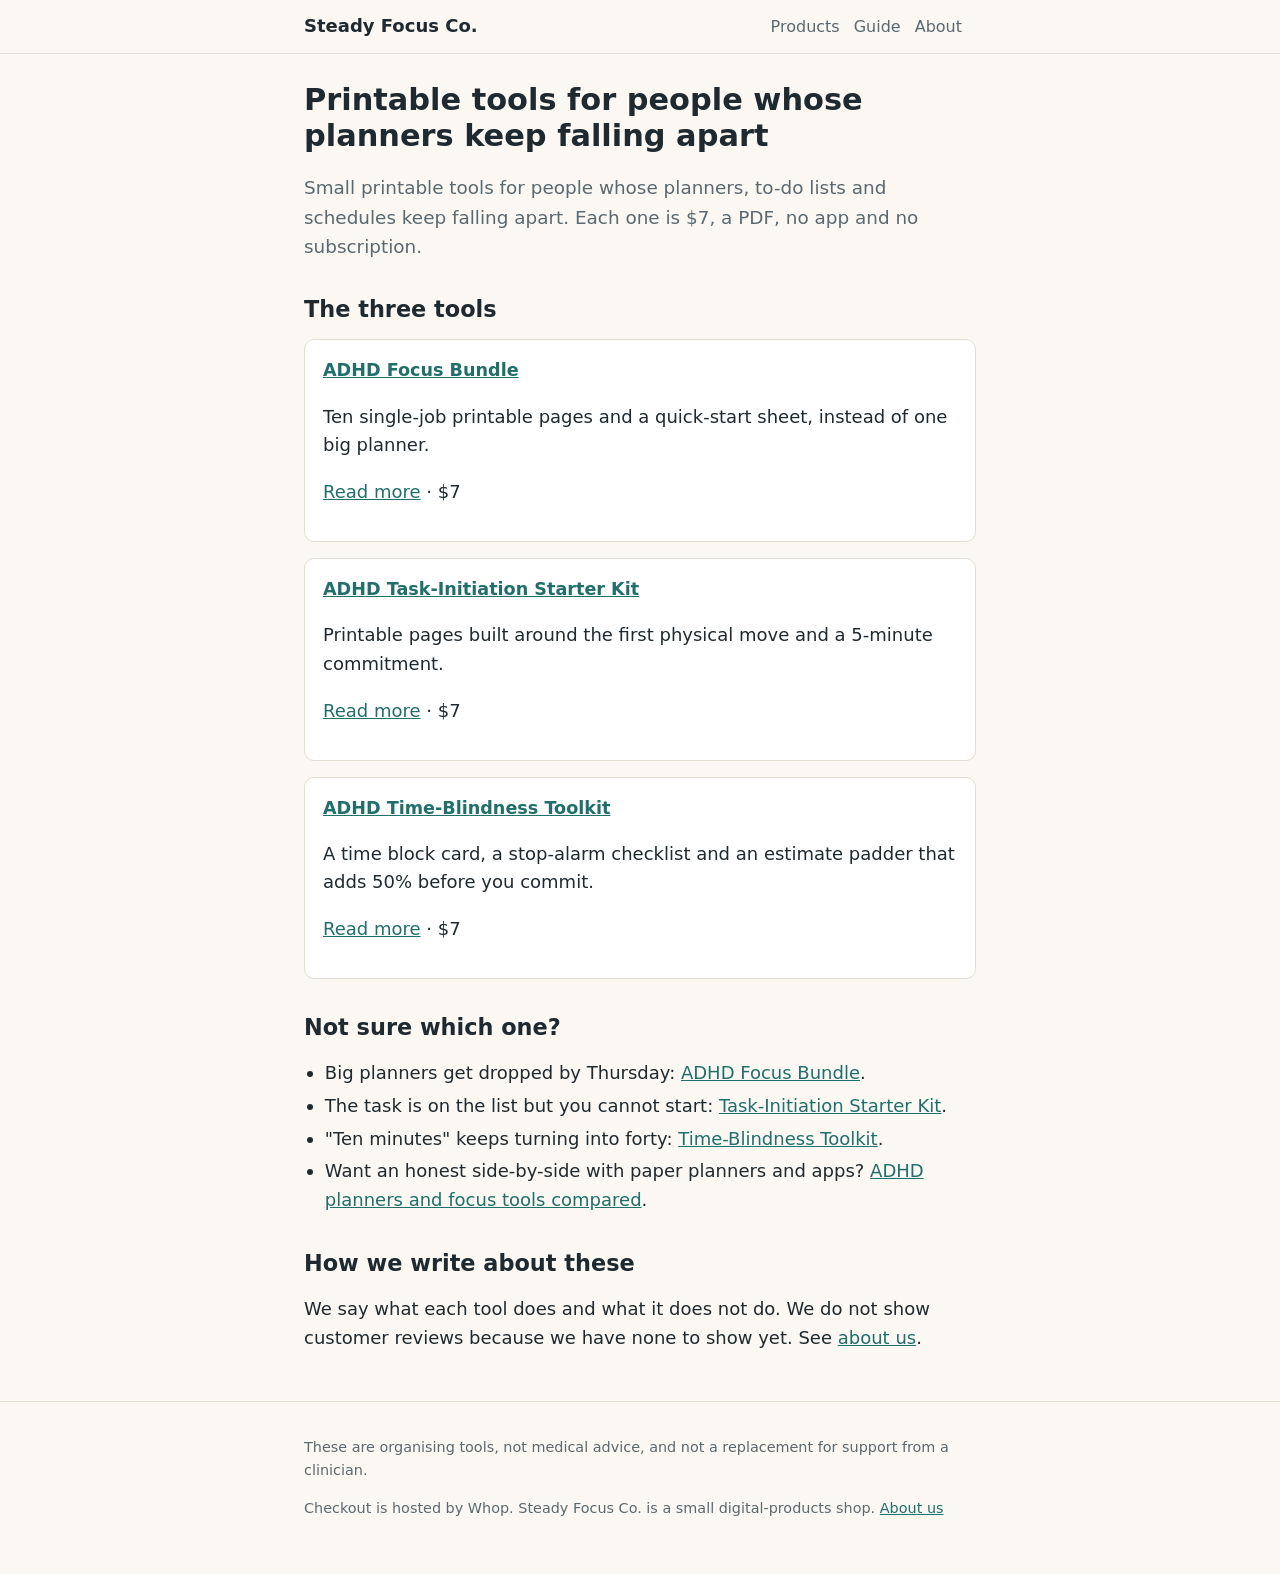
==== index.html @ d4218e85 "Steady Focus Co. site" ====
<!doctype html>
<html lang="en">
<head>
<meta charset="utf-8">
<meta name="viewport" content="width=device-width,initial-scale=1">
<title>Steady Focus Co.: Simple Printable ADHD Planner Tools, $7 Each</title>
<meta name="description" content="Three small printable tools for ADHD planning trouble: simple planner pages, first-step worksheets and time-blindness printables. $7 each, instant PDF.">
<link rel="canonical" href="https://thassett618.github.io/steady-focus/">
<meta property="og:title" content="Steady Focus Co.: Simple Printable ADHD Planner Tools, $7 Each">
<meta property="og:description" content="Three small printable tools for ADHD planning trouble: simple planner pages, first-step worksheets and time-blindness printables. $7 each, instant PDF.">
<meta property="og:type" content="website">
<meta property="og:url" content="https://thassett618.github.io/steady-focus/">
<link rel="stylesheet" href="style.css">
<script type="application/ld+json">[{"@context": "https://schema.org", "@type": "Organization", "name": "Steady Focus Co.", "url": "https://thassett618.github.io/steady-focus/"}, {"@context": "https://schema.org", "@type": "WebSite", "name": "Steady Focus Co.", "url": "https://thassett618.github.io/steady-focus/"}]</script>
</head>
<body>
<header class="site"><div class="wrap"><a class="brand" href="index.html">Steady Focus Co.</a><nav aria-label="Main"><a href="index.html#products">Products</a><a href="guides/adhd-planner-and-focus-tools-compared.html">Guide</a><a href="about.html">About</a></nav></div></header>
<main class="wrap">

<h1>Printable tools for people whose planners keep falling apart</h1>

<p class="lead">Small printable tools for people whose planners, to-do lists and schedules keep falling apart. Each one is $7, a PDF, no app and no subscription.</p>
<h2 id="products">The three tools</h2>
<div class="card"><h3><a href="products/adhd-focus-bundle.html">ADHD Focus Bundle</a></h3><p>Ten single-job printable pages and a quick-start sheet, instead of one big planner.</p><p><a href="products/adhd-focus-bundle.html">Read more</a> &middot; $7</p></div><div class="card"><h3><a href="products/adhd-task-initiation-starter-kit.html">ADHD Task-Initiation Starter Kit</a></h3><p>Printable pages built around the first physical move and a 5-minute commitment.</p><p><a href="products/adhd-task-initiation-starter-kit.html">Read more</a> &middot; $7</p></div><div class="card"><h3><a href="products/adhd-time-blindness-toolkit.html">ADHD Time-Blindness Toolkit</a></h3><p>A time block card, a stop-alarm checklist and an estimate padder that adds 50% before you commit.</p><p><a href="products/adhd-time-blindness-toolkit.html">Read more</a> &middot; $7</p></div>
<h2>Not sure which one?</h2>
<ul>
<li>Big planners get dropped by Thursday: <a href="products/adhd-focus-bundle.html">ADHD Focus Bundle</a>.</li>
<li>The task is on the list but you cannot start: <a href="products/adhd-task-initiation-starter-kit.html">Task-Initiation Starter Kit</a>.</li>
<li>"Ten minutes" keeps turning into forty: <a href="products/adhd-time-blindness-toolkit.html">Time-Blindness Toolkit</a>.</li>
<li>Want an honest side-by-side with paper planners and apps? <a href="guides/adhd-planner-and-focus-tools-compared.html">ADHD planners and focus tools compared</a>.</li>
</ul>
<h2>How we write about these</h2>
<p>We say what each tool does and what it does not do. We do not show customer reviews because we have none to show yet. See <a href="about.html">about us</a>.</p>

</main>
<footer class="site"><div class="wrap"><p>These are organising tools, not medical advice, and not a replacement for support from a clinician.</p><p>Checkout is hosted by Whop. Steady Focus Co. is a small digital-products shop. <a href="about.html">About us</a></p></div></footer>
</body>
</html>
---- style.css ----
:root{--bg:#fbf8f3;--fg:#1f2a30;--muted:#5a6870;--accent:#1f6f6b;--accent-fg:#fff;--card:#fff;--line:#e4ddd2}
@media (prefers-color-scheme:dark){:root{--bg:#171c1f;--fg:#ecece8;--muted:#a3b0b6;--accent:#5fc2bb;--accent-fg:#0d1517;--card:#1f2629;--line:#323c40}}
*{box-sizing:border-box}
body{margin:0;background:var(--bg);color:var(--fg);font:18px/1.6 system-ui,-apple-system,"Segoe UI",Roboto,sans-serif}
.wrap{max-width:44rem;margin:0 auto;padding:0 16px}
header.site{border-bottom:1px solid var(--line)}
header.site .wrap{display:flex;flex-wrap:wrap;gap:8px 20px;align-items:center;justify-content:space-between;padding-top:12px;padding-bottom:12px}
header.site a.brand{font-weight:700;text-decoration:none;color:var(--fg)}
nav a{margin-right:14px;color:var(--muted);text-decoration:none;font-size:16px}
nav a:hover,nav a[aria-current]{color:var(--accent);text-decoration:underline}
h1{font-size:1.9rem;line-height:1.2;margin:28px 0 12px}
h2{font-size:1.4rem;line-height:1.25;margin:34px 0 10px}
h3{font-size:1.1rem;margin:22px 0 6px}
a{color:var(--accent)}
.lead{font-size:1.15rem;color:var(--muted)}
.btn{display:inline-block;background:var(--accent);color:var(--accent-fg);padding:12px 22px;border-radius:8px;text-decoration:none;font-weight:700;margin:8px 0}
.btn:hover{opacity:.9}
.card{background:var(--card);border:1px solid var(--line);border-radius:10px;padding:16px 18px;margin:16px 0}
.card h3{margin-top:0}
blockquote{margin:16px 0;padding:4px 16px;border-left:4px solid var(--accent);color:var(--muted)}
blockquote cite{display:block;font-size:.85rem}
table{width:100%;border-collapse:collapse;font-size:.95rem;display:block;overflow-x:auto}
th,td{border:1px solid var(--line);padding:8px 10px;text-align:left;vertical-align:top}
th{background:var(--card)}
.note{font-size:.9rem;color:var(--muted)}
.crumbs{font-size:.9rem;color:var(--muted);margin-top:14px}
footer.site{border-top:1px solid var(--line);margin-top:48px;padding:20px 0 40px;font-size:.9rem;color:var(--muted)}
ul,ol{padding-left:1.3rem}
li{margin:4px 0}
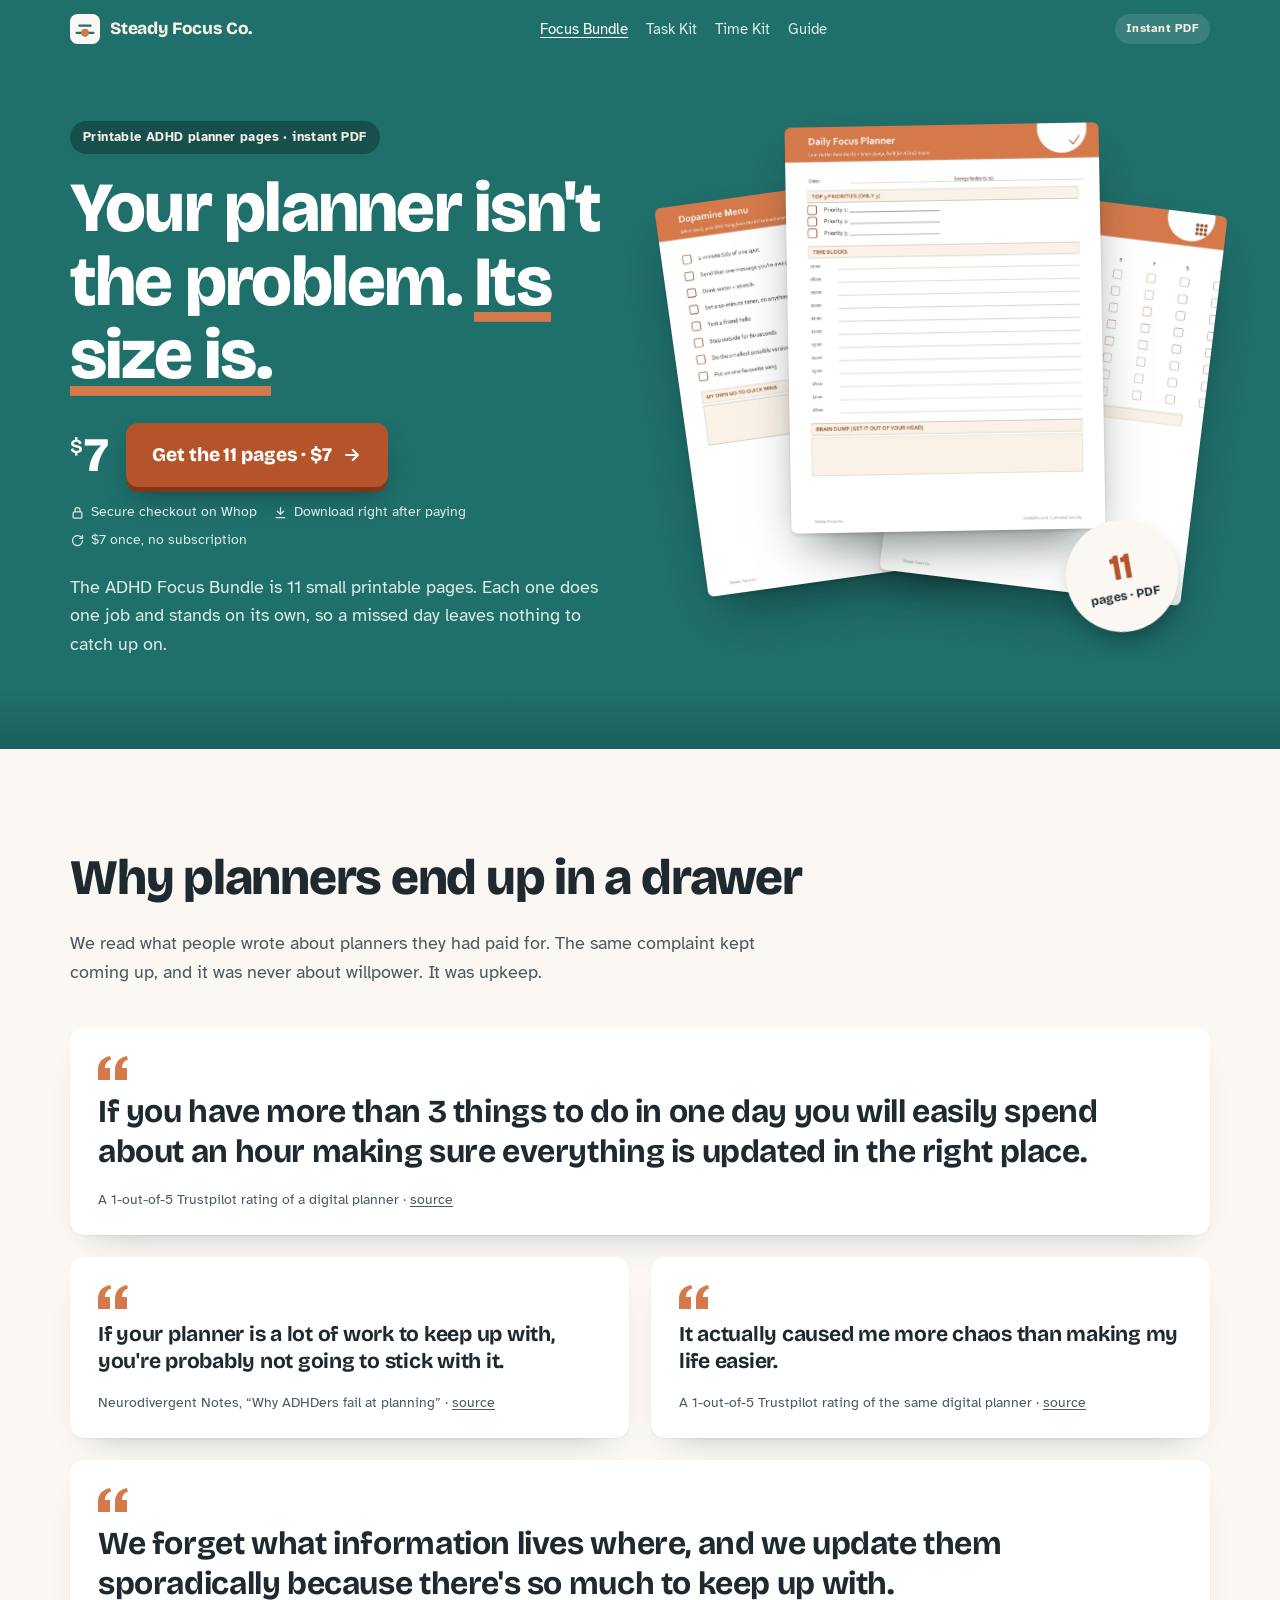
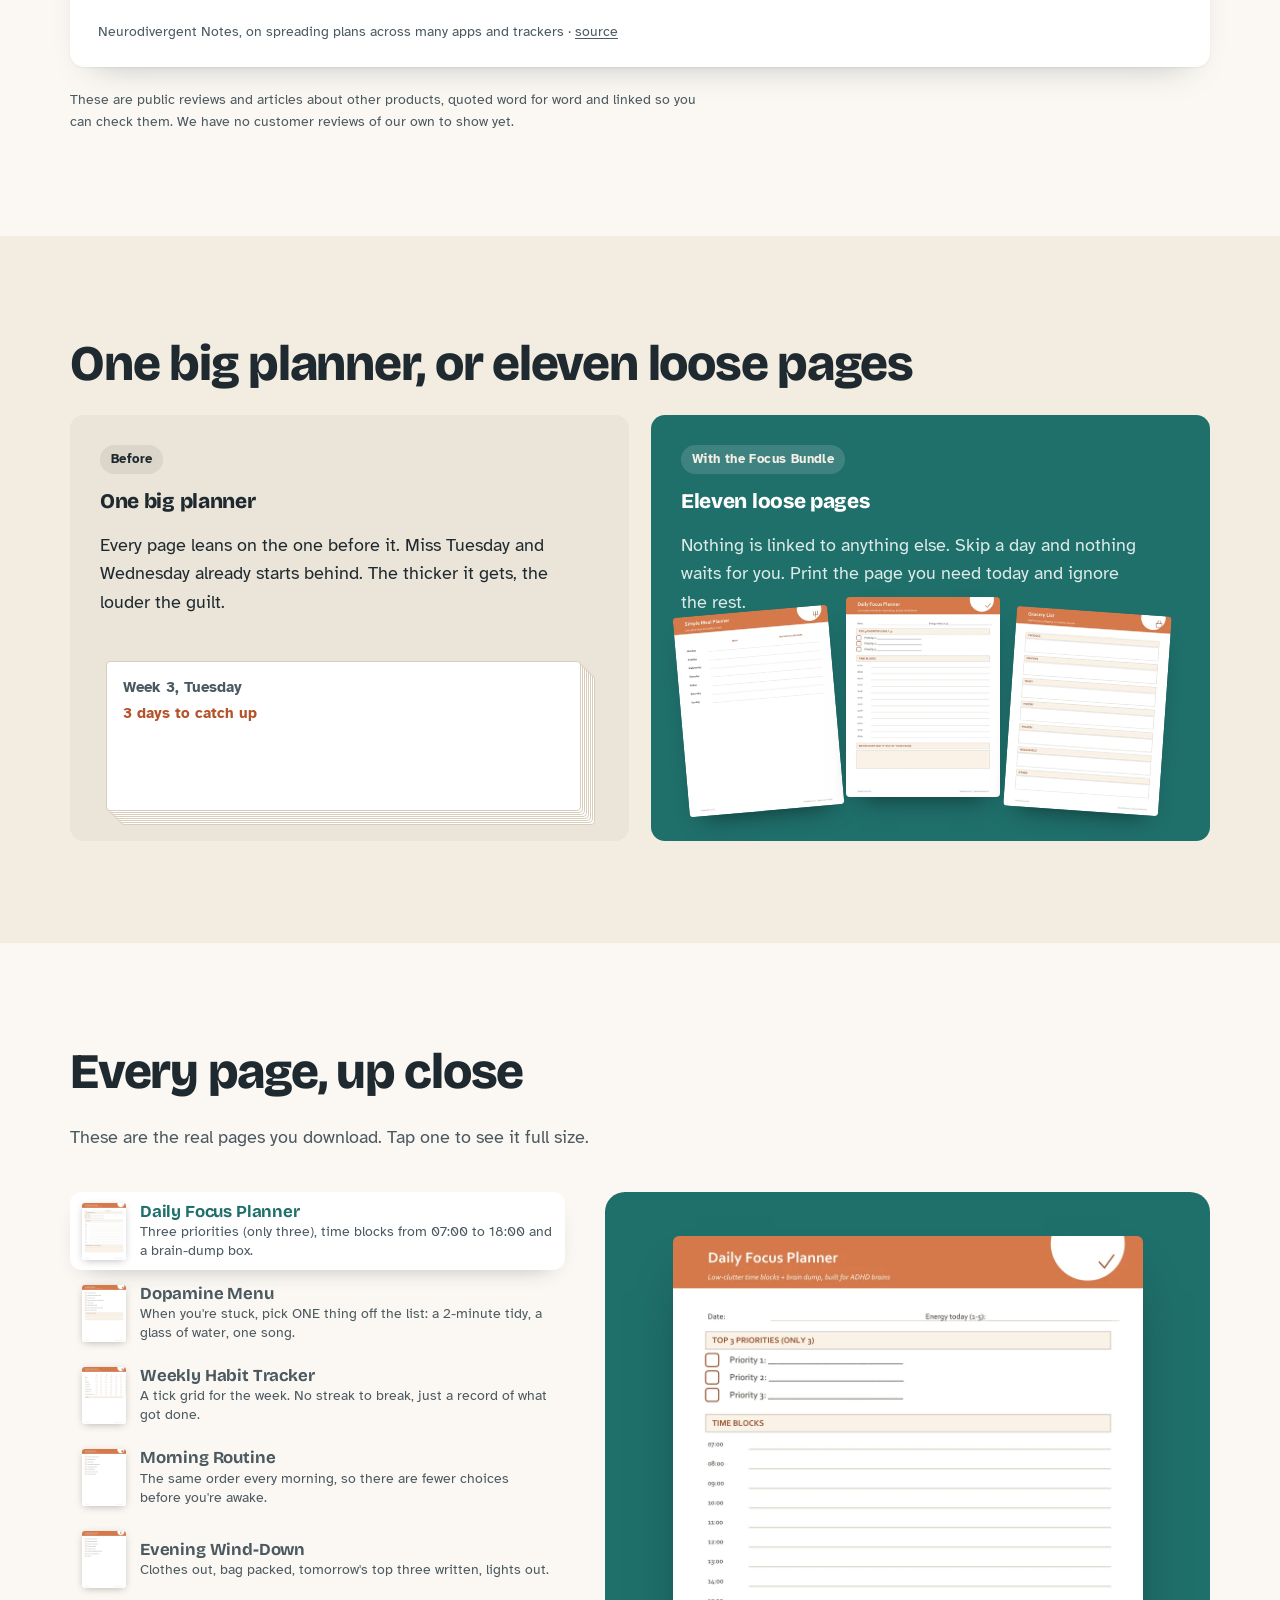
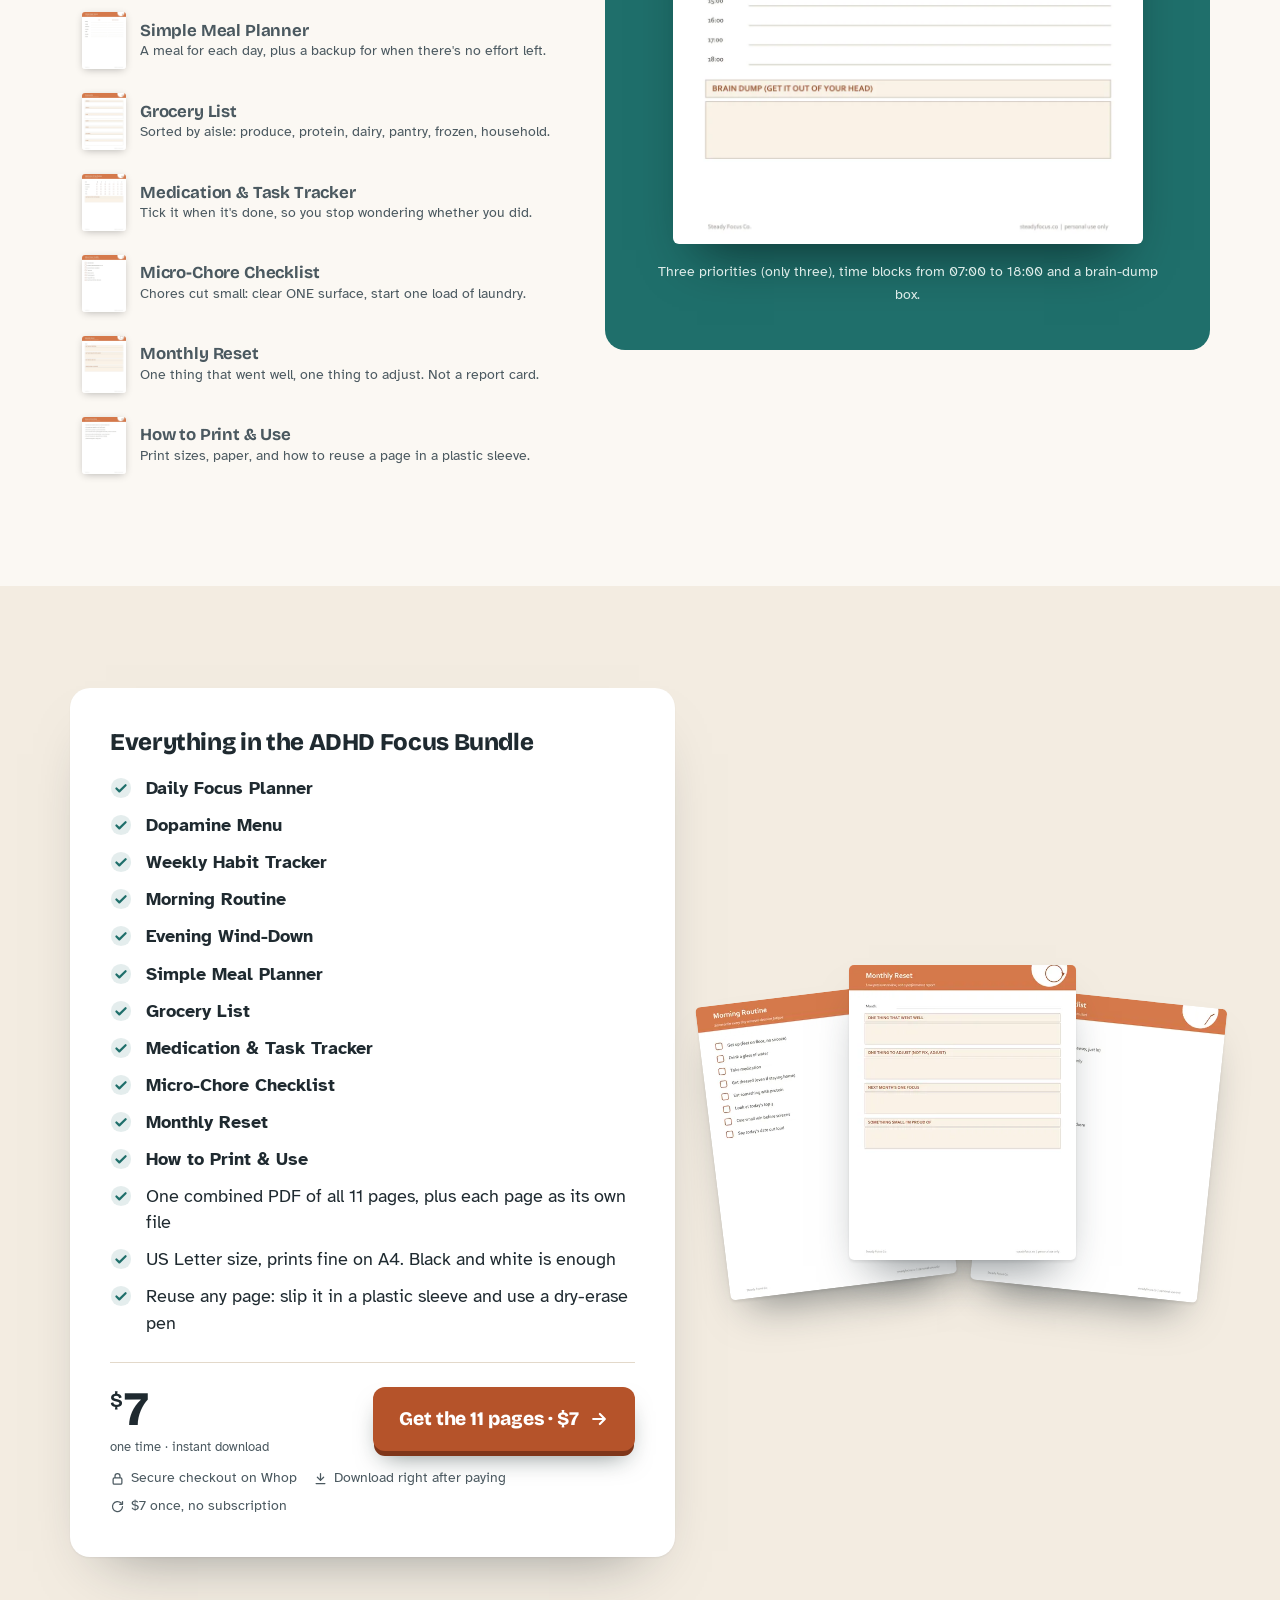
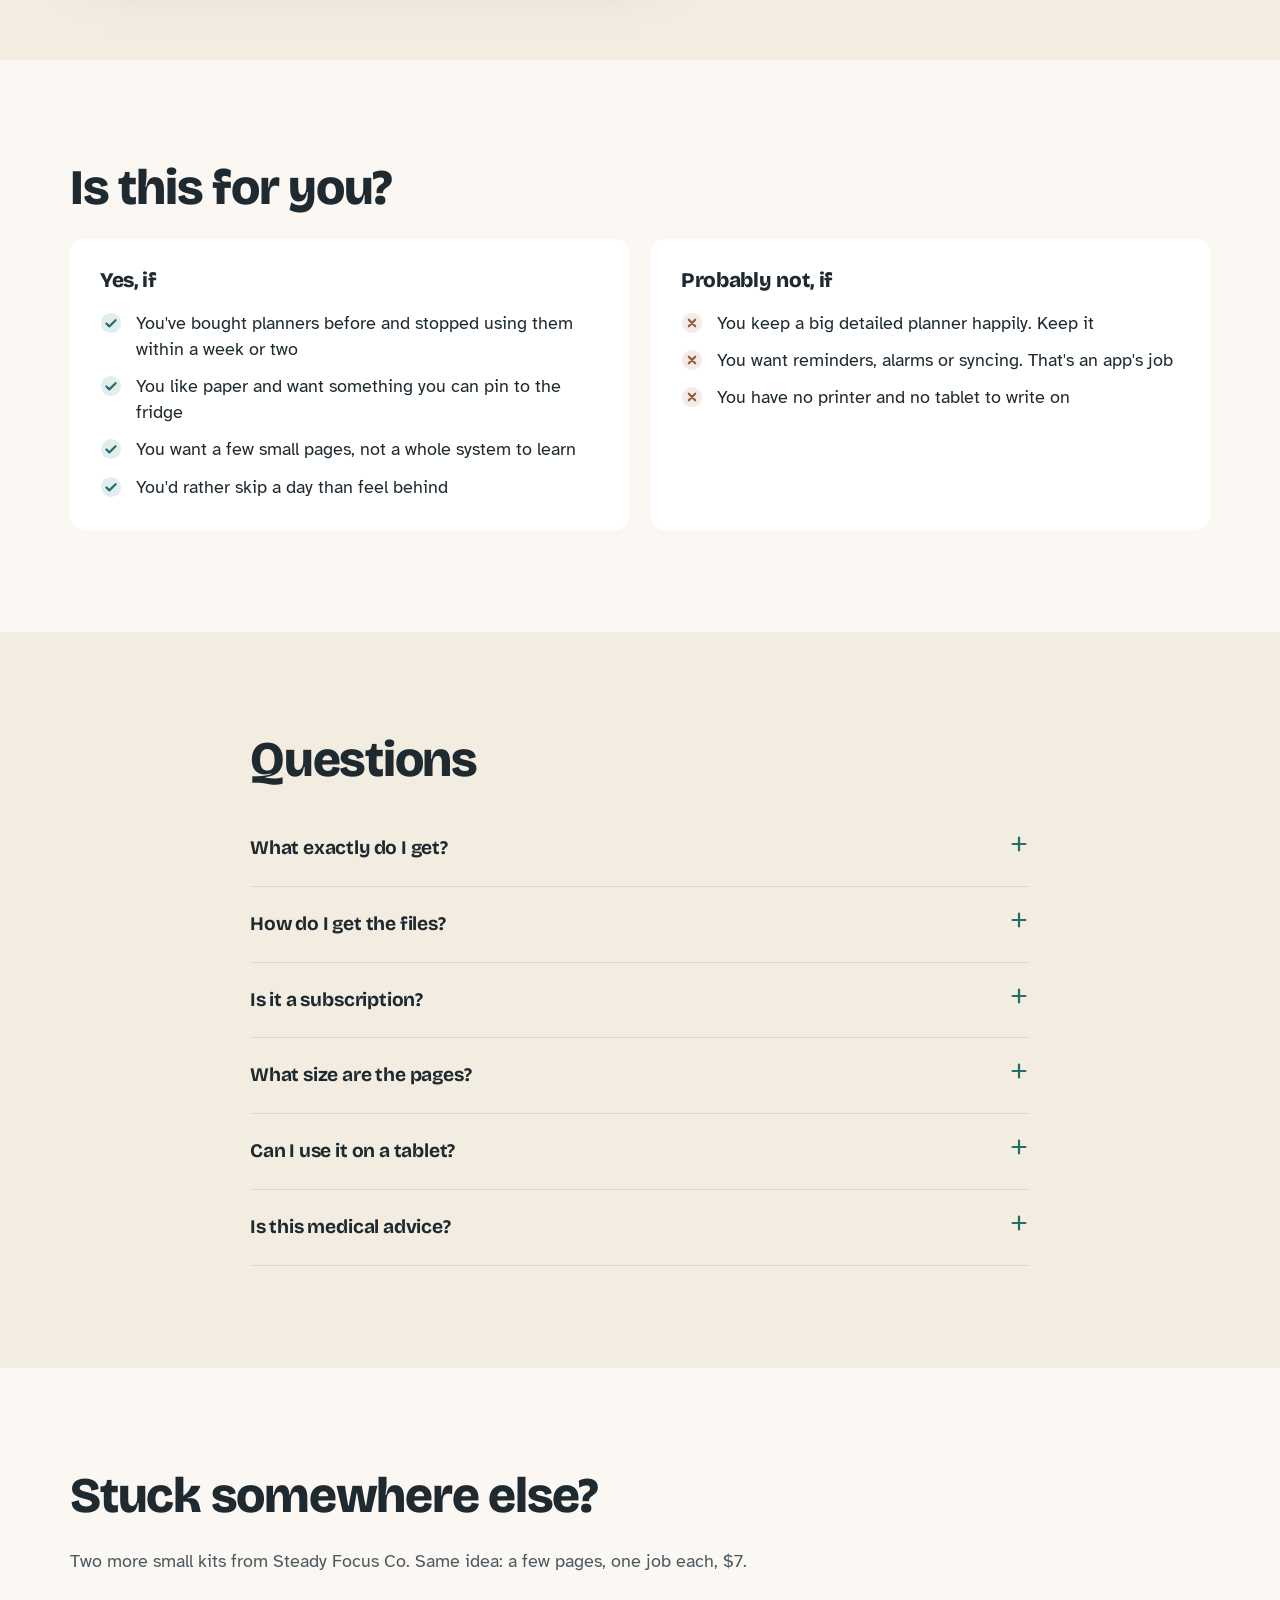
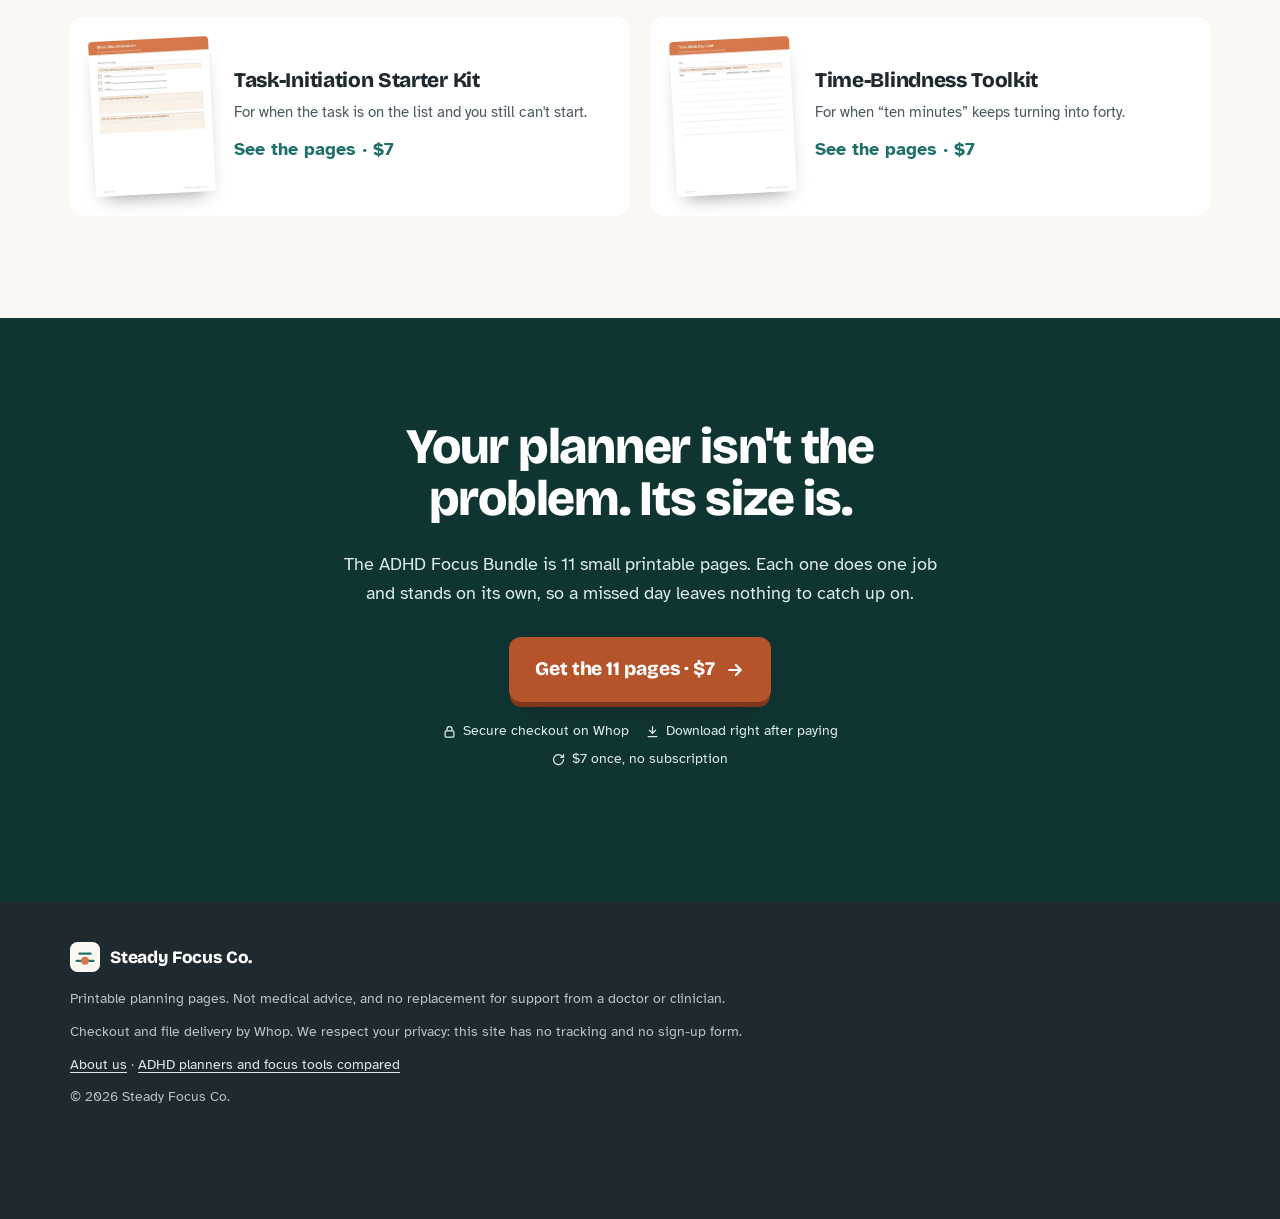
==== commit 81329134: "Rebuild Steady Focus Co. as SOP sales pages Built from the digital-product SOP: NoPopLander template" ====
--- a/index.html
+++ b/index.html
@@ -3,36 +3,137 @@
 <head>
 <meta charset="utf-8">
 <meta name="viewport" content="width=device-width,initial-scale=1">
-<title>Steady Focus Co.: Simple Printable ADHD Planner Tools, $7 Each</title>
-<meta name="description" content="Three small printable tools for ADHD planning trouble: simple planner pages, first-step worksheets and time-blindness printables. $7 each, instant PDF.">
+<title>ADHD Focus Bundle: 11 One-Job Printable Planner Pages, $7</title>
+<meta name="description" content="Your planner isn&#x27;t the problem. Its size is. 11 printable ADHD planner pages that each do one job. Miss a day and nothing piles up. $7, instant PDF.">
 <link rel="canonical" href="https://thassett618.github.io/steady-focus/">
-<meta property="og:title" content="Steady Focus Co.: Simple Printable ADHD Planner Tools, $7 Each">
-<meta property="og:description" content="Three small printable tools for ADHD planning trouble: simple planner pages, first-step worksheets and time-blindness printables. $7 each, instant PDF.">
-<meta property="og:type" content="website">
+<meta name="theme-color" content="#1f6f6b">
+<meta property="og:site_name" content="Steady Focus Co.">
+<meta property="og:type" content="product">
+<meta property="og:title" content="ADHD Focus Bundle: 11 One-Job Printable Planner Pages, $7">
+<meta property="og:description" content="Your planner isn&#x27;t the problem. Its size is. 11 printable ADHD planner pages that each do one job. Miss a day and nothing piles up. $7, instant PDF.">
 <meta property="og:url" content="https://thassett618.github.io/steady-focus/">
+<meta property="og:image" content="https://thassett618.github.io/steady-focus/img/og-focus-bundle.jpg">
+<meta property="og:image:width" content="1200"><meta property="og:image:height" content="630">
+<meta name="twitter:card" content="summary_large_image">
+<link rel="icon" href="favicon.svg" type="image/svg+xml">
+<link rel="apple-touch-icon" href="img/apple-touch-icon.png">
+<link rel="preconnect" href="https://fonts.googleapis.com"><link rel="preconnect" href="https://fonts.gstatic.com" crossorigin><link href="https://fonts.googleapis.com/css2?family=Atkinson+Hyperlegible:wght@400;700&family=Bricolage+Grotesque:opsz,wght@12..96,700;12..96,800&display=swap" rel="stylesheet">
 <link rel="stylesheet" href="style.css">
-<script type="application/ld+json">[{"@context": "https://schema.org", "@type": "Organization", "name": "Steady Focus Co.", "url": "https://thassett618.github.io/steady-focus/"}, {"@context": "https://schema.org", "@type": "WebSite", "name": "Steady Focus Co.", "url": "https://thassett618.github.io/steady-focus/"}]</script>
+<script type="application/ld+json">[{"@context": "https://schema.org", "@type": "Organization", "name": "Steady Focus Co.", "url": "https://thassett618.github.io/steady-focus/", "logo": "https://thassett618.github.io/steady-focus/img/apple-touch-icon.png"}, {"@context": "https://schema.org", "@type": "Product", "name": "ADHD Focus Bundle", "description": "Your planner isn't the problem. Its size is. 11 printable ADHD planner pages that each do one job. Miss a day and nothing piles up. $7, instant PDF.", "image": "https://thassett618.github.io/steady-focus/img/og-focus-bundle.jpg", "brand": {"@type": "Brand", "name": "Steady Focus Co."}, "offers": {"@type": "Offer", "price": "7.00", "priceCurrency": "USD", "url": "https://whop.com/checkout/plan_5PKOyKxXjyidI", "availability": "https://schema.org/InStock"}}, {"@context": "https://schema.org", "@type": "FAQPage", "mainEntity": [{"@type": "Question", "name": "What exactly do I get?", "acceptedAnswer": {"@type": "Answer", "text": "11 printable pages: a quick-start sheet and 10 one-job pages. You get them as one combined PDF and as separate files, so you can print the whole set or just one page."}}, {"@type": "Question", "name": "How do I get the files?", "acceptedAnswer": {"@type": "Answer", "text": "Checkout is on Whop. As soon as you've paid, you're taken to your download folder. Nothing is posted to you."}}, {"@type": "Question", "name": "Is it a subscription?", "acceptedAnswer": {"@type": "Answer", "text": "No. It's $7 once. There's no app and no account to set up with us."}}, {"@type": "Question", "name": "What size are the pages?", "acceptedAnswer": {"@type": "Answer", "text": "US Letter (8.5 × 11 in). They print fine on A4 at 100% / actual size. Every page works in black and white."}}, {"@type": "Question", "name": "Can I use it on a tablet?", "acceptedAnswer": {"@type": "Answer", "text": "Yes, if you have a PDF app that lets you write on files. Most people print the page they need."}}, {"@type": "Question", "name": "Is this medical advice?", "acceptedAnswer": {"@type": "Answer", "text": "No. These are planning pages. They don't replace support from a doctor or clinician."}}]}]</script>
 </head>
 <body>
-<header class="site"><div class="wrap"><a class="brand" href="index.html">Steady Focus Co.</a><nav aria-label="Main"><a href="index.html#products">Products</a><a href="guides/adhd-planner-and-focus-tools-compared.html">Guide</a><a href="about.html">About</a></nav></div></header>
-<main class="wrap">
+<!-- Built from the Digital Product SOP: lander template assets/NoPopLander.html (structure) + prompts/page-01 (stack box, desktop side panel, mobile sticky bar). Copy: _sop/*.md (hook-01, hook-02, hook-03). -->
+<header class="top"><div class="wrap"><a class="logo" href="index.html"><svg viewBox="0 0 32 32" aria-hidden="true"><rect width="32" height="32" rx="8" fill="#fbf8f3"/><path d="M7 20h18" stroke="#1f6f6b" stroke-width="2.4" stroke-linecap="round"/><circle cx="16" cy="20" r="4.2" fill="#d5794a"/><path d="M10 12.5h12" stroke="#1f6f6b" stroke-width="2.4" stroke-linecap="round"/></svg>Steady Focus Co.</a><nav aria-label="Main"><a href="index.html" aria-current="page">Focus Bundle</a><a href="products/adhd-task-initiation-starter-kit.html">Task Kit</a><a href="products/adhd-time-blindness-toolkit.html">Time Kit</a><a href="guides/adhd-planner-and-focus-tools-compared.html">Guide</a></nav><span class="badge">Instant PDF</span></div></header>
+<main>
+<section class="hero" style="padding:0"><div class="wrap">
+  <div class="hero-copy">
+    <p class="pre">Printable ADHD planner pages · instant PDF</p>
+    <h1>Your planner isn't the problem. <span class="mark">Its size is.</span></h1>
+  </div>
+  <div class="fan" id="fan"><img class="p1" src="img/focus-dopamine-menu.webp" alt="" width="960" height="1242" fetchpriority="high"><img class="p3" src="img/focus-weekly-habit-tracker.webp" alt="" width="960" height="1242" fetchpriority="high"><img class="p2" src="img/focus-daily-focus-planner.webp" alt="The Daily Focus Planner page from the ADHD Focus Bundle" width="960" height="1242" fetchpriority="high"><div class="sticker" aria-hidden="true"><b>11</b><span>pages · PDF</span></div></div>
+  <div class="buy" id="buy">
+    <div class="price" aria-label="Price: 7 US dollars"><small>$</small>7<span class="sr"> US dollars</span></div>
+    <a class="btn" href="https://whop.com/checkout/plan_5PKOyKxXjyidI" rel="noopener">Get the 11 pages · $7 <svg viewBox="0 0 24 24" fill="none" aria-hidden="true"><path d="M5 12h13M13 6l6 6-6 6" stroke="currentColor" stroke-width="2.6" stroke-linecap="round" stroke-linejoin="round"/></svg></a>
+    <p class="secure"><span><svg viewBox="0 0 24 24" fill="none" aria-hidden="true"><rect x="5" y="11" width="14" height="10" rx="2" stroke="currentColor" stroke-width="2"/><path d="M8 11V8a4 4 0 018 0v3" stroke="currentColor" stroke-width="2"/></svg>Secure checkout on Whop</span><span><svg viewBox="0 0 24 24" fill="none" aria-hidden="true"><path d="M12 4v11M7 10l5 5 5-5M5 20h14" stroke="currentColor" stroke-width="2" stroke-linecap="round" stroke-linejoin="round"/></svg>Download right after paying</span><span><svg viewBox="0 0 24 24" fill="none" aria-hidden="true"><path d="M20 12a8 8 0 11-2.3-5.6M20 4v4.5h-4.5" stroke="currentColor" stroke-width="2" stroke-linecap="round" stroke-linejoin="round"/></svg>$7 once, no subscription</span></p>
+  </div>
+  <p class="hero-sub">The ADHD Focus Bundle is 11 small printable pages. Each one does one job and stands on its own, so a missed day leaves nothing to catch up on.</p>
+</div></section>
 
-<h1>Printable tools for people whose planners keep falling apart</h1>
+<section><div class="wrap">
+  <h2>Why planners end up in a drawer</h2>
+  <p class="lede">We read what people wrote about planners they had paid for. The same complaint kept coming up, and it was never about willpower. It was upkeep.</p>
+  <div class="quotes"><figure class="q wide"><svg viewBox="0 0 30 24" aria-hidden="true"><path fill="currentColor" d="M0 24V14C0 6 4.6 1.4 12 0l1.4 3.6C9 5 7 8 7 12h5v12H0zm17 0V14c0-8 4.6-12.6 12-14l1 3.6C26 5 24 8 24 12h5v12H17z"/></svg><blockquote>If you have more than 3 things to do in one day you will easily spend about an hour making sure everything is updated in the right place.</blockquote><figcaption>A 1-out-of-5 Trustpilot rating of a digital planner · <a href="https://www.trustpilot.com/review/productivitymethod.com" rel="noopener nofollow">source</a></figcaption></figure><figure class="q"><svg viewBox="0 0 30 24" aria-hidden="true"><path fill="currentColor" d="M0 24V14C0 6 4.6 1.4 12 0l1.4 3.6C9 5 7 8 7 12h5v12H0zm17 0V14c0-8 4.6-12.6 12-14l1 3.6C26 5 24 8 24 12h5v12H17z"/></svg><blockquote>If your planner is a lot of work to keep up with, you&#x27;re probably not going to stick with it.</blockquote><figcaption>Neurodivergent Notes, “Why ADHDers fail at planning” · <a href="https://neurodivergentnotes.substack.com/p/why-adhders-fail-at-planning" rel="noopener nofollow">source</a></figcaption></figure><figure class="q"><svg viewBox="0 0 30 24" aria-hidden="true"><path fill="currentColor" d="M0 24V14C0 6 4.6 1.4 12 0l1.4 3.6C9 5 7 8 7 12h5v12H0zm17 0V14c0-8 4.6-12.6 12-14l1 3.6C26 5 24 8 24 12h5v12H17z"/></svg><blockquote>It actually caused me more chaos than making my life easier.</blockquote><figcaption>A 1-out-of-5 Trustpilot rating of the same digital planner · <a href="https://www.trustpilot.com/review/productivitymethod.com" rel="noopener nofollow">source</a></figcaption></figure><figure class="q wide"><svg viewBox="0 0 30 24" aria-hidden="true"><path fill="currentColor" d="M0 24V14C0 6 4.6 1.4 12 0l1.4 3.6C9 5 7 8 7 12h5v12H0zm17 0V14c0-8 4.6-12.6 12-14l1 3.6C26 5 24 8 24 12h5v12H17z"/></svg><blockquote>We forget what information lives where, and we update them sporadically because there&#x27;s so much to keep up with.</blockquote><figcaption>Neurodivergent Notes, on spreading plans across many apps and trackers · <a href="https://neurodivergentnotes.substack.com/p/why-adhders-fail-at-planning" rel="noopener nofollow">source</a></figcaption></figure></div>
+  <p class="fine">These are public reviews and articles about other products, quoted word for word and linked so you can check them. We have no customer reviews of our own to show yet.</p>
+</div></section>
 
-<p class="lead">Small printable tools for people whose planners, to-do lists and schedules keep falling apart. Each one is $7, a PDF, no app and no subscription.</p>
-<h2 id="products">The three tools</h2>
-<div class="card"><h3><a href="products/adhd-focus-bundle.html">ADHD Focus Bundle</a></h3><p>Ten single-job printable pages and a quick-start sheet, instead of one big planner.</p><p><a href="products/adhd-focus-bundle.html">Read more</a> &middot; $7</p></div><div class="card"><h3><a href="products/adhd-task-initiation-starter-kit.html">ADHD Task-Initiation Starter Kit</a></h3><p>Printable pages built around the first physical move and a 5-minute commitment.</p><p><a href="products/adhd-task-initiation-starter-kit.html">Read more</a> &middot; $7</p></div><div class="card"><h3><a href="products/adhd-time-blindness-toolkit.html">ADHD Time-Blindness Toolkit</a></h3><p>A time block card, a stop-alarm checklist and an estimate padder that adds 50% before you commit.</p><p><a href="products/adhd-time-blindness-toolkit.html">Read more</a> &middot; $7</p></div>
-<h2>Not sure which one?</h2>
-<ul>
-<li>Big planners get dropped by Thursday: <a href="products/adhd-focus-bundle.html">ADHD Focus Bundle</a>.</li>
-<li>The task is on the list but you cannot start: <a href="products/adhd-task-initiation-starter-kit.html">Task-Initiation Starter Kit</a>.</li>
-<li>"Ten minutes" keeps turning into forty: <a href="products/adhd-time-blindness-toolkit.html">Time-Blindness Toolkit</a>.</li>
-<li>Want an honest side-by-side with paper planners and apps? <a href="guides/adhd-planner-and-focus-tools-compared.html">ADHD planners and focus tools compared</a>.</li>
-</ul>
-<h2>How we write about these</h2>
-<p>We say what each tool does and what it does not do. We do not show customer reviews because we have none to show yet. See <a href="about.html">about us</a>.</p>
+<section class="sand"><div class="wrap">
+  <h2>One big planner, or eleven loose pages</h2>
+  <div class="vs">
+    <div class="side old"><span class="tag">Before</span><h3>One big planner</h3><p>Every page leans on the one before it. Miss Tuesday and Wednesday already starts behind. The thicker it gets, the louder the guilt.</p><div class="demo"><div class="book" aria-hidden="true"><i></i><i></i><i></i><i></i><i></i><i></i><i></i><b>Week 3, Tuesday<em>3 days to catch up</em></b></div></div></div>
+    <div class="side new"><span class="tag">With the Focus Bundle</span><h3>Eleven loose pages</h3><p>Nothing is linked to anything else. Skip a day and nothing waits for you. Print the page you need today and ignore the rest.</p><div class="demo"><div class="loose" aria-hidden="true"><img src="img/focus-meal-planner-sm.webp" alt="" width="420" height="543" loading="lazy"><img src="img/focus-daily-focus-planner-sm.webp" alt="" width="420" height="543" loading="lazy"><img src="img/focus-grocery-list-sm.webp" alt="" width="420" height="543" loading="lazy"></div></div></div>
+  </div>
+</div></section>
 
+<section id="inside"><div class="wrap">
+  <h2>Every page, up close</h2>
+  <p class="lede">These are the real pages you download. Tap one to see it full size.</p>
+  <div class="viewer">
+    <div class="tabs" role="tablist" aria-label="Pages in the ADHD Focus Bundle"><button class="tab" role="tab" aria-selected="true" aria-controls="stage" data-src="img/focus-daily-focus-planner.webp" data-alt="Daily Focus Planner page" data-cap="Three priorities (only three), time blocks from 07:00 to 18:00 and a brain-dump box."><img src="img/focus-daily-focus-planner-sm.webp" alt="" width="420" height="543" loading="lazy"><span class="tt"><strong>Daily Focus Planner</strong><span>Three priorities (only three), time blocks from 07:00 to 18:00 and a brain-dump box.</span></span></button><button class="tab" role="tab" aria-selected="false" aria-controls="stage" data-src="img/focus-dopamine-menu.webp" data-alt="Dopamine Menu page" data-cap="When you&#x27;re stuck, pick ONE thing off the list: a 2-minute tidy, a glass of water, one song."><img src="img/focus-dopamine-menu-sm.webp" alt="" width="420" height="543" loading="lazy"><span class="tt"><strong>Dopamine Menu</strong><span>When you&#x27;re stuck, pick ONE thing off the list: a 2-minute tidy, a glass of water, one song.</span></span></button><button class="tab" role="tab" aria-selected="false" aria-controls="stage" data-src="img/focus-weekly-habit-tracker.webp" data-alt="Weekly Habit Tracker page" data-cap="A tick grid for the week. No streak to break, just a record of what got done."><img src="img/focus-weekly-habit-tracker-sm.webp" alt="" width="420" height="543" loading="lazy"><span class="tt"><strong>Weekly Habit Tracker</strong><span>A tick grid for the week. No streak to break, just a record of what got done.</span></span></button><button class="tab" role="tab" aria-selected="false" aria-controls="stage" data-src="img/focus-morning-routine-checklist.webp" data-alt="Morning Routine page" data-cap="The same order every morning, so there are fewer choices before you&#x27;re awake."><img src="img/focus-morning-routine-checklist-sm.webp" alt="" width="420" height="543" loading="lazy"><span class="tt"><strong>Morning Routine</strong><span>The same order every morning, so there are fewer choices before you&#x27;re awake.</span></span></button><button class="tab" role="tab" aria-selected="false" aria-controls="stage" data-src="img/focus-evening-wind-down.webp" data-alt="Evening Wind-Down page" data-cap="Clothes out, bag packed, tomorrow&#x27;s top three written, lights out."><img src="img/focus-evening-wind-down-sm.webp" alt="" width="420" height="543" loading="lazy"><span class="tt"><strong>Evening Wind-Down</strong><span>Clothes out, bag packed, tomorrow&#x27;s top three written, lights out.</span></span></button><button class="tab" role="tab" aria-selected="false" aria-controls="stage" data-src="img/focus-meal-planner.webp" data-alt="Simple Meal Planner page" data-cap="A meal for each day, plus a backup for when there&#x27;s no effort left."><img src="img/focus-meal-planner-sm.webp" alt="" width="420" height="543" loading="lazy"><span class="tt"><strong>Simple Meal Planner</strong><span>A meal for each day, plus a backup for when there&#x27;s no effort left.</span></span></button><button class="tab" role="tab" aria-selected="false" aria-controls="stage" data-src="img/focus-grocery-list.webp" data-alt="Grocery List page" data-cap="Sorted by aisle: produce, protein, dairy, pantry, frozen, household."><img src="img/focus-grocery-list-sm.webp" alt="" width="420" height="543" loading="lazy"><span class="tt"><strong>Grocery List</strong><span>Sorted by aisle: produce, protein, dairy, pantry, frozen, household.</span></span></button><button class="tab" role="tab" aria-selected="false" aria-controls="stage" data-src="img/focus-medication-task-tracker.webp" data-alt="Medication &amp; Task Tracker page" data-cap="Tick it when it&#x27;s done, so you stop wondering whether you did."><img src="img/focus-medication-task-tracker-sm.webp" alt="" width="420" height="543" loading="lazy"><span class="tt"><strong>Medication &amp; Task Tracker</strong><span>Tick it when it&#x27;s done, so you stop wondering whether you did.</span></span></button><button class="tab" role="tab" aria-selected="false" aria-controls="stage" data-src="img/focus-micro-chore-checklist.webp" data-alt="Micro-Chore Checklist page" data-cap="Chores cut small: clear ONE surface, start one load of laundry."><img src="img/focus-micro-chore-checklist-sm.webp" alt="" width="420" height="543" loading="lazy"><span class="tt"><strong>Micro-Chore Checklist</strong><span>Chores cut small: clear ONE surface, start one load of laundry.</span></span></button><button class="tab" role="tab" aria-selected="false" aria-controls="stage" data-src="img/focus-monthly-reset.webp" data-alt="Monthly Reset page" data-cap="One thing that went well, one thing to adjust. Not a report card."><img src="img/focus-monthly-reset-sm.webp" alt="" width="420" height="543" loading="lazy"><span class="tt"><strong>Monthly Reset</strong><span>One thing that went well, one thing to adjust. Not a report card.</span></span></button><button class="tab" role="tab" aria-selected="false" aria-controls="stage" data-src="img/focus-how-to-print.webp" data-alt="How to Print &amp; Use page" data-cap="Print sizes, paper, and how to reuse a page in a plastic sleeve."><img src="img/focus-how-to-print-sm.webp" alt="" width="420" height="543" loading="lazy"><span class="tt"><strong>How to Print &amp; Use</strong><span>Print sizes, paper, and how to reuse a page in a plastic sleeve.</span></span></button></div>
+    <figure class="stage" id="stage" role="tabpanel" aria-live="polite">
+      <img id="stage-img" src="img/focus-daily-focus-planner.webp" alt="Daily Focus Planner page" width="960" height="1242" loading="lazy">
+      <figcaption id="stage-cap">Three priorities (only three), time blocks from 07:00 to 18:00 and a brain-dump box.</figcaption>
+    </figure>
+  </div>
+</div></section>
+
+<section class="sand"><div class="wrap stack-wrap">
+  <div class="stack">
+    <h3>Everything in the ADHD Focus Bundle</h3>
+    <ul class="checks"><li><svg viewBox="0 0 24 24" fill="none" aria-hidden="true"><circle cx="12" cy="12" r="11" fill="currentColor" opacity=".12"/><path d="M7 12.5l3.2 3.2L17 9" stroke="currentColor" stroke-width="2.4" stroke-linecap="round" stroke-linejoin="round"/></svg><span><strong>Daily Focus Planner</strong></span></li><li><svg viewBox="0 0 24 24" fill="none" aria-hidden="true"><circle cx="12" cy="12" r="11" fill="currentColor" opacity=".12"/><path d="M7 12.5l3.2 3.2L17 9" stroke="currentColor" stroke-width="2.4" stroke-linecap="round" stroke-linejoin="round"/></svg><span><strong>Dopamine Menu</strong></span></li><li><svg viewBox="0 0 24 24" fill="none" aria-hidden="true"><circle cx="12" cy="12" r="11" fill="currentColor" opacity=".12"/><path d="M7 12.5l3.2 3.2L17 9" stroke="currentColor" stroke-width="2.4" stroke-linecap="round" stroke-linejoin="round"/></svg><span><strong>Weekly Habit Tracker</strong></span></li><li><svg viewBox="0 0 24 24" fill="none" aria-hidden="true"><circle cx="12" cy="12" r="11" fill="currentColor" opacity=".12"/><path d="M7 12.5l3.2 3.2L17 9" stroke="currentColor" stroke-width="2.4" stroke-linecap="round" stroke-linejoin="round"/></svg><span><strong>Morning Routine</strong></span></li><li><svg viewBox="0 0 24 24" fill="none" aria-hidden="true"><circle cx="12" cy="12" r="11" fill="currentColor" opacity=".12"/><path d="M7 12.5l3.2 3.2L17 9" stroke="currentColor" stroke-width="2.4" stroke-linecap="round" stroke-linejoin="round"/></svg><span><strong>Evening Wind-Down</strong></span></li><li><svg viewBox="0 0 24 24" fill="none" aria-hidden="true"><circle cx="12" cy="12" r="11" fill="currentColor" opacity=".12"/><path d="M7 12.5l3.2 3.2L17 9" stroke="currentColor" stroke-width="2.4" stroke-linecap="round" stroke-linejoin="round"/></svg><span><strong>Simple Meal Planner</strong></span></li><li><svg viewBox="0 0 24 24" fill="none" aria-hidden="true"><circle cx="12" cy="12" r="11" fill="currentColor" opacity=".12"/><path d="M7 12.5l3.2 3.2L17 9" stroke="currentColor" stroke-width="2.4" stroke-linecap="round" stroke-linejoin="round"/></svg><span><strong>Grocery List</strong></span></li><li><svg viewBox="0 0 24 24" fill="none" aria-hidden="true"><circle cx="12" cy="12" r="11" fill="currentColor" opacity=".12"/><path d="M7 12.5l3.2 3.2L17 9" stroke="currentColor" stroke-width="2.4" stroke-linecap="round" stroke-linejoin="round"/></svg><span><strong>Medication &amp; Task Tracker</strong></span></li><li><svg viewBox="0 0 24 24" fill="none" aria-hidden="true"><circle cx="12" cy="12" r="11" fill="currentColor" opacity=".12"/><path d="M7 12.5l3.2 3.2L17 9" stroke="currentColor" stroke-width="2.4" stroke-linecap="round" stroke-linejoin="round"/></svg><span><strong>Micro-Chore Checklist</strong></span></li><li><svg viewBox="0 0 24 24" fill="none" aria-hidden="true"><circle cx="12" cy="12" r="11" fill="currentColor" opacity=".12"/><path d="M7 12.5l3.2 3.2L17 9" stroke="currentColor" stroke-width="2.4" stroke-linecap="round" stroke-linejoin="round"/></svg><span><strong>Monthly Reset</strong></span></li><li><svg viewBox="0 0 24 24" fill="none" aria-hidden="true"><circle cx="12" cy="12" r="11" fill="currentColor" opacity=".12"/><path d="M7 12.5l3.2 3.2L17 9" stroke="currentColor" stroke-width="2.4" stroke-linecap="round" stroke-linejoin="round"/></svg><span><strong>How to Print &amp; Use</strong></span></li><li><svg viewBox="0 0 24 24" fill="none" aria-hidden="true"><circle cx="12" cy="12" r="11" fill="currentColor" opacity=".12"/><path d="M7 12.5l3.2 3.2L17 9" stroke="currentColor" stroke-width="2.4" stroke-linecap="round" stroke-linejoin="round"/></svg><span>One combined PDF of all 11 pages, plus each page as its own file</span></li><li><svg viewBox="0 0 24 24" fill="none" aria-hidden="true"><circle cx="12" cy="12" r="11" fill="currentColor" opacity=".12"/><path d="M7 12.5l3.2 3.2L17 9" stroke="currentColor" stroke-width="2.4" stroke-linecap="round" stroke-linejoin="round"/></svg><span>US Letter size, prints fine on A4. Black and white is enough</span></li><li><svg viewBox="0 0 24 24" fill="none" aria-hidden="true"><circle cx="12" cy="12" r="11" fill="currentColor" opacity=".12"/><path d="M7 12.5l3.2 3.2L17 9" stroke="currentColor" stroke-width="2.4" stroke-linecap="round" stroke-linejoin="round"/></svg><span>Reuse any page: slip it in a plastic sleeve and use a dry-erase pen</span></li></ul>
+    <div class="total">
+      <div class="price"><small>$</small>7<span class="price-note">one time · instant download</span></div>
+      <a class="btn" href="https://whop.com/checkout/plan_5PKOyKxXjyidI" rel="noopener">Get the 11 pages · $7 <svg viewBox="0 0 24 24" fill="none" aria-hidden="true"><path d="M5 12h13M13 6l6 6-6 6" stroke="currentColor" stroke-width="2.6" stroke-linecap="round" stroke-linejoin="round"/></svg></a>
+    </div>
+    <p class="secure"><span><svg viewBox="0 0 24 24" fill="none" aria-hidden="true"><rect x="5" y="11" width="14" height="10" rx="2" stroke="currentColor" stroke-width="2"/><path d="M8 11V8a4 4 0 018 0v3" stroke="currentColor" stroke-width="2"/></svg>Secure checkout on Whop</span><span><svg viewBox="0 0 24 24" fill="none" aria-hidden="true"><path d="M12 4v11M7 10l5 5 5-5M5 20h14" stroke="currentColor" stroke-width="2" stroke-linecap="round" stroke-linejoin="round"/></svg>Download right after paying</span><span><svg viewBox="0 0 24 24" fill="none" aria-hidden="true"><path d="M20 12a8 8 0 11-2.3-5.6M20 4v4.5h-4.5" stroke="currentColor" stroke-width="2" stroke-linecap="round" stroke-linejoin="round"/></svg>$7 once, no subscription</span></p>
+  </div>
+  <div class="preview-grid" aria-label="Page previews"><img src="img/focus-morning-routine-checklist-sm.webp" alt="Morning Routine page" width="420" height="543" loading="lazy"><img src="img/focus-monthly-reset-sm.webp" alt="Monthly Reset page" width="420" height="543" loading="lazy"><img src="img/focus-micro-chore-checklist-sm.webp" alt="Micro-Chore Checklist page" width="420" height="543" loading="lazy"></div>
+</div></section>
+
+<section><div class="wrap">
+  <h2>Is this for you?</h2>
+  <div class="fit">
+    <div><h3>Yes, if</h3><ul class="checks"><li><svg viewBox="0 0 24 24" fill="none" aria-hidden="true"><circle cx="12" cy="12" r="11" fill="currentColor" opacity=".12"/><path d="M7 12.5l3.2 3.2L17 9" stroke="currentColor" stroke-width="2.4" stroke-linecap="round" stroke-linejoin="round"/></svg><span>You&#x27;ve bought planners before and stopped using them within a week or two</span></li><li><svg viewBox="0 0 24 24" fill="none" aria-hidden="true"><circle cx="12" cy="12" r="11" fill="currentColor" opacity=".12"/><path d="M7 12.5l3.2 3.2L17 9" stroke="currentColor" stroke-width="2.4" stroke-linecap="round" stroke-linejoin="round"/></svg><span>You like paper and want something you can pin to the fridge</span></li><li><svg viewBox="0 0 24 24" fill="none" aria-hidden="true"><circle cx="12" cy="12" r="11" fill="currentColor" opacity=".12"/><path d="M7 12.5l3.2 3.2L17 9" stroke="currentColor" stroke-width="2.4" stroke-linecap="round" stroke-linejoin="round"/></svg><span>You want a few small pages, not a whole system to learn</span></li><li><svg viewBox="0 0 24 24" fill="none" aria-hidden="true"><circle cx="12" cy="12" r="11" fill="currentColor" opacity=".12"/><path d="M7 12.5l3.2 3.2L17 9" stroke="currentColor" stroke-width="2.4" stroke-linecap="round" stroke-linejoin="round"/></svg><span>You&#x27;d rather skip a day than feel behind</span></li></ul></div>
+    <div class="no"><h3>Probably not, if</h3><ul class="checks"><li><svg viewBox="0 0 24 24" fill="none" aria-hidden="true"><circle cx="12" cy="12" r="11" fill="currentColor" opacity=".12"/><path d="M8.5 8.5l7 7M15.5 8.5l-7 7" stroke="currentColor" stroke-width="2.4" stroke-linecap="round"/></svg><span>You keep a big detailed planner happily. Keep it</span></li><li><svg viewBox="0 0 24 24" fill="none" aria-hidden="true"><circle cx="12" cy="12" r="11" fill="currentColor" opacity=".12"/><path d="M8.5 8.5l7 7M15.5 8.5l-7 7" stroke="currentColor" stroke-width="2.4" stroke-linecap="round"/></svg><span>You want reminders, alarms or syncing. That&#x27;s an app&#x27;s job</span></li><li><svg viewBox="0 0 24 24" fill="none" aria-hidden="true"><circle cx="12" cy="12" r="11" fill="currentColor" opacity=".12"/><path d="M8.5 8.5l7 7M15.5 8.5l-7 7" stroke="currentColor" stroke-width="2.4" stroke-linecap="round"/></svg><span>You have no printer and no tablet to write on</span></li></ul></div>
+  </div>
+</div></section>
+
+<section class="sand"><div class="wrap faq">
+  <h2>Questions</h2>
+  <details><summary>What exactly do I get?<svg viewBox="0 0 24 24" fill="none" aria-hidden="true"><path d="M12 5v14M5 12h14" stroke="currentColor" stroke-width="2.4" stroke-linecap="round"/></svg></summary><p>11 printable pages: a quick-start sheet and 10 one-job pages. You get them as one combined PDF and as separate files, so you can print the whole set or just one page.</p></details><details><summary>How do I get the files?<svg viewBox="0 0 24 24" fill="none" aria-hidden="true"><path d="M12 5v14M5 12h14" stroke="currentColor" stroke-width="2.4" stroke-linecap="round"/></svg></summary><p>Checkout is on Whop. As soon as you&#x27;ve paid, you&#x27;re taken to your download folder. Nothing is posted to you.</p></details><details><summary>Is it a subscription?<svg viewBox="0 0 24 24" fill="none" aria-hidden="true"><path d="M12 5v14M5 12h14" stroke="currentColor" stroke-width="2.4" stroke-linecap="round"/></svg></summary><p>No. It&#x27;s $7 once. There&#x27;s no app and no account to set up with us.</p></details><details><summary>What size are the pages?<svg viewBox="0 0 24 24" fill="none" aria-hidden="true"><path d="M12 5v14M5 12h14" stroke="currentColor" stroke-width="2.4" stroke-linecap="round"/></svg></summary><p>US Letter (8.5 × 11 in). They print fine on A4 at 100% / actual size. Every page works in black and white.</p></details><details><summary>Can I use it on a tablet?<svg viewBox="0 0 24 24" fill="none" aria-hidden="true"><path d="M12 5v14M5 12h14" stroke="currentColor" stroke-width="2.4" stroke-linecap="round"/></svg></summary><p>Yes, if you have a PDF app that lets you write on files. Most people print the page they need.</p></details><details><summary>Is this medical advice?<svg viewBox="0 0 24 24" fill="none" aria-hidden="true"><path d="M12 5v14M5 12h14" stroke="currentColor" stroke-width="2.4" stroke-linecap="round"/></svg></summary><p>No. These are planning pages. They don&#x27;t replace support from a doctor or clinician.</p></details>
+</div></section>
+
+<section><div class="wrap">
+  <h2>Stuck somewhere else?</h2>
+  <p class="lede">Two more small kits from Steady Focus Co. Same idea: a few pages, one job each, $7.</p>
+  <div class="kits"><a class="kit" href="products/adhd-task-initiation-starter-kit.html"><img src="img/task-micro-step-breakdown-sm.webp" alt="" width="420" height="543" loading="lazy"><div><h3>Task-Initiation Starter Kit</h3><p>For when the task is on the list and you still can&#x27;t start.</p><span class="more">See the pages · $7</span></div></a><a class="kit" href="products/adhd-time-blindness-toolkit.html"><img src="img/time-time-block-card-sm.webp" alt="" width="420" height="543" loading="lazy"><div><h3>Time-Blindness Toolkit</h3><p>For when “ten minutes” keeps turning into forty.</p><span class="more">See the pages · $7</span></div></a></div>
+</div></section>
+
+<section class="close"><div class="wrap">
+  <h2>Your planner isn't the problem. Its size is.</h2>
+  <p>The ADHD Focus Bundle is 11 small printable pages. Each one does one job and stands on its own, so a missed day leaves nothing to catch up on.</p>
+  <a class="btn" href="https://whop.com/checkout/plan_5PKOyKxXjyidI" rel="noopener">Get the 11 pages · $7 <svg viewBox="0 0 24 24" fill="none" aria-hidden="true"><path d="M5 12h13M13 6l6 6-6 6" stroke="currentColor" stroke-width="2.6" stroke-linecap="round" stroke-linejoin="round"/></svg></a>
+  <p class="secure"><span><svg viewBox="0 0 24 24" fill="none" aria-hidden="true"><rect x="5" y="11" width="14" height="10" rx="2" stroke="currentColor" stroke-width="2"/><path d="M8 11V8a4 4 0 018 0v3" stroke="currentColor" stroke-width="2"/></svg>Secure checkout on Whop</span><span><svg viewBox="0 0 24 24" fill="none" aria-hidden="true"><path d="M12 4v11M7 10l5 5 5-5M5 20h14" stroke="currentColor" stroke-width="2" stroke-linecap="round" stroke-linejoin="round"/></svg>Download right after paying</span><span><svg viewBox="0 0 24 24" fill="none" aria-hidden="true"><path d="M20 12a8 8 0 11-2.3-5.6M20 4v4.5h-4.5" stroke="currentColor" stroke-width="2" stroke-linecap="round" stroke-linejoin="round"/></svg>$7 once, no subscription</span></p>
+</div></section>
 </main>
-<footer class="site"><div class="wrap"><p>These are organising tools, not medical advice, and not a replacement for support from a clinician.</p><p>Checkout is hosted by Whop. Steady Focus Co. is a small digital-products shop. <a href="about.html">About us</a></p></div></footer>
+
+<div class="bar" id="bar" aria-hidden="true"><div class="t"><b>Focus Bundle</b>$7 · instant PDF</div><a class="btn" href="https://whop.com/checkout/plan_5PKOyKxXjyidI" rel="noopener">Get it · $7 <svg viewBox="0 0 24 24" fill="none" aria-hidden="true"><path d="M5 12h13M13 6l6 6-6 6" stroke="currentColor" stroke-width="2.6" stroke-linecap="round" stroke-linejoin="round"/></svg></a></div>
+<footer><div class="wrap">
+<a class="logo" href="index.html"><svg viewBox="0 0 32 32" aria-hidden="true"><rect width="32" height="32" rx="8" fill="#fbf8f3"/><path d="M7 20h18" stroke="#1f6f6b" stroke-width="2.4" stroke-linecap="round"/><circle cx="16" cy="20" r="4.2" fill="#d5794a"/><path d="M10 12.5h12" stroke="#1f6f6b" stroke-width="2.4" stroke-linecap="round"/></svg>Steady Focus Co.</a>
+<p>Printable planning pages. Not medical advice, and no replacement for support from a doctor or clinician.</p>
+<p>Checkout and file delivery by Whop. We respect your privacy: this site has no tracking and no sign-up form.</p>
+<p><a href="about.html">About us</a> · <a href="guides/adhd-planner-and-focus-tools-compared.html">ADHD planners and focus tools compared</a></p>
+<p>&copy; 2026 Steady Focus Co.</p>
+</div></footer>
+<script>
+(function(){
+  var fan=document.getElementById('fan'); if(fan) fan.classList.add('ready');
+  var img=document.getElementById('stage-img'), cap=document.getElementById('stage-cap');
+  var tabs=[].slice.call(document.querySelectorAll('.tab'));
+  function pick(t){
+    tabs.forEach(function(x){x.setAttribute('aria-selected', x===t?'true':'false');});
+    img.classList.add('swap');
+    var n=new Image(); n.onload=function(){img.src=t.dataset.src; img.alt=t.dataset.alt; cap.textContent=t.dataset.cap; requestAnimationFrame(function(){img.classList.remove('swap');});}; n.src=t.dataset.src;
+  }
+  tabs.forEach(function(t,i){
+    t.addEventListener('click',function(){pick(t);});
+    t.addEventListener('keydown',function(ev){var k=ev.key, j=-1; if(k==='ArrowDown'||k==='ArrowRight') j=(i+1)%tabs.length; if(k==='ArrowUp'||k==='ArrowLeft') j=(i-1+tabs.length)%tabs.length; if(j>-1){ev.preventDefault(); tabs[j].focus(); pick(tabs[j]);}});
+  });
+  var bar=document.getElementById('bar'), buy=document.getElementById('buy');
+  if(bar && buy && 'IntersectionObserver' in window){
+    var seen=false;
+    new IntersectionObserver(function(es){es.forEach(function(en){ if(en.isIntersecting) seen=true; var on=seen && !en.isIntersecting && en.boundingClientRect.top<0; bar.classList.toggle('show',on); bar.setAttribute('aria-hidden',on?'false':'true');});}).observe(buy);
+  }
+})();
+</script>
 </body>
 </html>
--- a/style.css
+++ b/style.css
@@ -1,29 +1,258 @@
-:root{--bg:#fbf8f3;--fg:#1f2a30;--muted:#5a6870;--accent:#1f6f6b;--accent-fg:#fff;--card:#fff;--line:#e4ddd2}
-@media (prefers-color-scheme:dark){:root{--bg:#171c1f;--fg:#ecece8;--muted:#a3b0b6;--accent:#5fc2bb;--accent-fg:#0d1517;--card:#1f2629;--line:#323c40}}
-*{box-sizing:border-box}
-body{margin:0;background:var(--bg);color:var(--fg);font:18px/1.6 system-ui,-apple-system,"Segoe UI",Roboto,sans-serif}
-.wrap{max-width:44rem;margin:0 auto;padding:0 16px}
-header.site{border-bottom:1px solid var(--line)}
-header.site .wrap{display:flex;flex-wrap:wrap;gap:8px 20px;align-items:center;justify-content:space-between;padding-top:12px;padding-bottom:12px}
-header.site a.brand{font-weight:700;text-decoration:none;color:var(--fg)}
-nav a{margin-right:14px;color:var(--muted);text-decoration:none;font-size:16px}
-nav a:hover,nav a[aria-current]{color:var(--accent);text-decoration:underline}
-h1{font-size:1.9rem;line-height:1.2;margin:28px 0 12px}
-h2{font-size:1.4rem;line-height:1.25;margin:34px 0 10px}
-h3{font-size:1.1rem;margin:22px 0 6px}
-a{color:var(--accent)}
-.lead{font-size:1.15rem;color:var(--muted)}
-.btn{display:inline-block;background:var(--accent);color:var(--accent-fg);padding:12px 22px;border-radius:8px;text-decoration:none;font-weight:700;margin:8px 0}
-.btn:hover{opacity:.9}
-.card{background:var(--card);border:1px solid var(--line);border-radius:10px;padding:16px 18px;margin:16px 0}
-.card h3{margin-top:0}
-blockquote{margin:16px 0;padding:4px 16px;border-left:4px solid var(--accent);color:var(--muted)}
-blockquote cite{display:block;font-size:.85rem}
-table{width:100%;border-collapse:collapse;font-size:.95rem;display:block;overflow-x:auto}
-th,td{border:1px solid var(--line);padding:8px 10px;text-align:left;vertical-align:top}
-th{background:var(--card)}
-.note{font-size:.9rem;color:var(--muted)}
-.crumbs{font-size:.9rem;color:var(--muted);margin-top:14px}
-footer.site{border-top:1px solid var(--line);margin-top:48px;padding:20px 0 40px;font-size:.9rem;color:var(--muted)}
-ul,ol{padding-left:1.3rem}
-li{margin:4px 0}
+/* Steady Focus Co. — sales pages built from the SOP lander (assets/NoPopLander.html) */
+:root{
+  --teal:#1f6f6b; --teal-deep:#174f4c; --teal-ink:#0f3533;
+  --cream:#fbf8f3; --paper:#ffffff; --sand:#f3ece1; --line:#e3d9ca;
+  --ink:#1f2a30; --ink-soft:#4b5960;
+  --clay:#d5794a; --cta:#b5532a; --cta-hover:#9c4421; --cta-press:#7f361a;
+  --on-teal:#f4efe6; --on-teal-soft:#dcebe8;
+  --check:#1f6f6b;
+  --r:14px;
+  --display:"Bricolage Grotesque",ui-sans-serif,system-ui,sans-serif;
+  --body:"Atkinson Hyperlegible",ui-sans-serif,system-ui,-apple-system,"Segoe UI",sans-serif;
+  --ease:cubic-bezier(.16,1,.3,1);
+}
+*{box-sizing:border-box;margin:0;padding:0}
+html{-webkit-text-size-adjust:100%;scroll-behavior:smooth}
+body{font:18px/1.6 var(--body);color:var(--ink);background:var(--cream);min-height:100vh;display:flex;flex-direction:column}
+img{max-width:100%;height:auto;display:block}
+a{color:var(--teal);text-underline-offset:.18em;text-decoration-thickness:1px}
+a:hover{text-decoration-thickness:2px}
+::selection{background:var(--clay);color:#fff}
+:focus-visible{outline:3px solid var(--clay);outline-offset:3px;border-radius:4px}
+h1,h2,h3{font-family:var(--display);font-weight:800;letter-spacing:-.025em;line-height:1.05;text-wrap:balance}
+h2{font-size:clamp(1.9rem,1.2rem + 2.6vw,3.1rem);margin-bottom:.5em}
+h3{font-size:1.3rem;letter-spacing:-.015em;line-height:1.2}
+p{text-wrap:pretty}
+.wrap{width:100%;max-width:1180px;margin:0 auto;padding-inline:20px}
+.narrow{max-width:760px}
+.sr{position:absolute;width:1px;height:1px;overflow:hidden;clip:rect(0 0 0 0);white-space:nowrap}
+
+/* ---------- header (template: logo + badge) ---------- */
+.top{background:var(--teal);color:var(--on-teal)}
+.top .wrap{display:flex;align-items:center;justify-content:space-between;gap:16px;padding-block:14px}
+.logo{display:flex;align-items:center;gap:10px;color:var(--on-teal);text-decoration:none;font-family:var(--display);font-weight:800;font-size:1.08rem;letter-spacing:-.01em}
+.logo svg{width:30px;height:30px;flex:none}
+.top nav{display:flex;gap:18px;font-size:.95rem}
+.top nav a{color:var(--on-teal-soft);text-decoration:none}
+.top nav a:hover,.top nav a[aria-current]{color:#fff;text-decoration:underline}
+.badge{font-size:.78rem;font-weight:700;letter-spacing:.02em;background:rgba(255,255,255,.12);color:var(--on-teal);padding:5px 11px;border-radius:999px;white-space:nowrap}
+
+/* ---------- hero ---------- */
+.hero{background:var(--teal);color:var(--on-teal);overflow:hidden;position:relative}
+.hero::after{content:"";position:absolute;inset:auto 0 0 0;height:56px;background:linear-gradient(transparent,rgba(15,53,51,.25));pointer-events:none}
+.hero .wrap{display:grid;grid-template-columns:minmax(0,1.02fr) minmax(0,1fr);grid-template-areas:"copy fan" "buy fan" "sub fan";column-gap:48px;align-items:center;padding-block:56px 84px}
+.hero-copy{grid-area:copy;align-self:end}
+.pre{display:inline-block;font-weight:700;font-size:.82rem;letter-spacing:.03em;background:var(--teal-deep);color:var(--on-teal);padding:6px 13px;border-radius:999px;margin-bottom:18px}
+.hero h1{font-size:clamp(2.35rem,1.2rem + 4.1vw,4.4rem);color:#fff;margin-bottom:0}
+.hero h1 .mark{color:#fff;background:linear-gradient(var(--clay),var(--clay)) no-repeat 0 94%/100% .14em;-webkit-box-decoration-break:clone;box-decoration-break:clone;padding-bottom:.04em;animation:mark 1s .5s var(--ease) both}
+@keyframes mark{from{background-size:0% .14em}to{background-size:100% .14em}}
+.hero-sub{grid-area:sub;font-size:1.12rem;color:var(--on-teal-soft);max-width:34em;align-self:start}
+.buy{grid-area:buy;display:flex;flex-wrap:wrap;align-items:center;gap:14px 20px;margin-block:26px 18px}
+.price{font-family:var(--display);font-weight:800;line-height:1;color:#fff;font-size:3rem;letter-spacing:-.03em;display:flex;align-items:flex-start;gap:2px}
+.price small{font-size:.42em;margin-top:.25em;font-weight:700}
+.price-note{display:block;font-family:var(--body);font-size:.8rem;font-weight:400;color:var(--on-teal-soft);letter-spacing:0;margin-top:6px}
+.btn{display:inline-flex;align-items:center;justify-content:center;gap:10px;background:var(--cta);color:#fff;font-family:var(--display);font-weight:800;font-size:1.2rem;letter-spacing:-.005em;text-decoration:none;padding:17px 26px;min-height:58px;border-radius:12px;box-shadow:0 6px 0 -1px var(--cta-press),0 14px 26px -10px rgba(10,30,28,.55);transition:transform .25s var(--ease),box-shadow .25s var(--ease),background-color .2s}
+.btn:hover{background:var(--cta-hover);transform:translateY(-2px);text-decoration:none}
+.btn:active{transform:translateY(4px);box-shadow:0 2px 0 -1px var(--cta-press),0 6px 12px -8px rgba(10,30,28,.5)}
+.btn svg{width:20px;height:20px;flex:none}
+.secure{display:flex;flex-wrap:wrap;gap:6px 16px;font-size:.86rem;color:var(--on-teal-soft);width:100%}
+.secure span{display:inline-flex;align-items:center;gap:6px}
+.secure svg{width:15px;height:15px;flex:none}
+
+/* fan of real pages */
+.fan{grid-area:fan;position:relative;aspect-ratio:1/1.02;width:100%;max-width:560px;justify-self:center}
+.fan img{position:absolute;width:56%;aspect-ratio:8.5/11;object-fit:cover;border-radius:6px;background:#fff;box-shadow:0 2px 3px rgba(0,0,0,.12),0 26px 48px -18px rgba(5,25,24,.6);transition:transform .9s var(--ease)}
+.fan .p1{left:2%;top:13%;transform:rotate(-8deg)}
+.fan .p3{right:1%;top:15%;transform:rotate(7deg)}
+.fan .p2{left:22%;top:2%;width:58%;transform:rotate(-1deg);z-index:2}
+.fan.ready .p1{animation:fanl 1.1s .15s var(--ease) both}
+.fan.ready .p3{animation:fanr 1.1s .15s var(--ease) both}
+@keyframes fanl{from{transform:translate(22%,4%) rotate(-1deg)}}
+@keyframes fanr{from{transform:translate(-22%,4%) rotate(-1deg)}}
+.sticker{position:absolute;z-index:3;right:6%;bottom:6%;width:112px;height:112px;border-radius:50%;background:var(--cream);color:var(--ink);display:grid;place-content:center;text-align:center;font-family:var(--display);font-weight:800;line-height:1;transform:rotate(-10deg);box-shadow:0 14px 28px -12px rgba(5,25,24,.6)}
+.sticker b{font-size:2.3rem;letter-spacing:-.03em;color:var(--cta)}
+.sticker span{font-size:.78rem;font-weight:700;margin-top:4px}
+
+/* ---------- sections ---------- */
+section{padding-block:clamp(64px,8vw,112px)}
+.lede{font-size:1.15rem;color:var(--ink-soft);max-width:40em;margin-bottom:40px}
+.sand{background:var(--sand)}
+
+/* quotes: the problem in buyers' own words */
+.quotes{display:grid;grid-template-columns:repeat(2,minmax(0,1fr));gap:22px}
+.q{background:var(--paper);border-radius:var(--r);padding:28px 28px 24px;box-shadow:0 1px 2px rgba(31,42,48,.06),0 18px 34px -24px rgba(31,42,48,.35);display:flex;flex-direction:column}
+.q.wide{grid-column:1/-1}
+.q svg{width:30px;height:24px;color:var(--clay);margin-bottom:12px}
+.q blockquote{font-family:var(--display);font-weight:700;font-size:1.32rem;line-height:1.28;letter-spacing:-.012em;color:var(--ink);flex:1}
+.q.wide blockquote{font-size:clamp(1.4rem,1rem + 1.4vw,2rem)}
+.q figcaption{margin-top:16px;font-size:.86rem;color:var(--ink-soft)}
+.q figcaption a{color:var(--ink-soft)}
+.fine{font-size:.86rem;color:var(--ink-soft);margin-top:22px;max-width:46em}
+
+/* mechanism: before / with this */
+.vs{display:grid;grid-template-columns:repeat(2,minmax(0,1fr));gap:22px}
+.side{border-radius:var(--r);padding:30px;display:flex;flex-direction:column;gap:16px}
+.side.old{background:#ebe4d8;color:var(--ink)}
+.side.new{background:var(--teal);color:var(--on-teal)}
+.side.new h3{color:#fff}
+.side p{max-width:30em}
+.side.new p{color:var(--on-teal-soft)}
+.tag{font-size:.8rem;font-weight:700;letter-spacing:.03em;align-self:flex-start;padding:4px 11px;border-radius:999px;background:rgba(31,42,48,.08)}
+.side.new .tag{background:rgba(255,255,255,.14)}
+.demo{margin-top:auto;padding-top:8px}
+/* bundle demo: one thick book vs loose pages */
+.book{height:150px;position:relative;margin:10px 18px 0 6px}
+.book i{position:absolute;inset:0;background:#fff;border-radius:4px;border:1px solid #d8cdbb}
+.book i:nth-child(1){transform:translate(14px,14px)}.book i:nth-child(2){transform:translate(12px,12px)}.book i:nth-child(3){transform:translate(10px,10px)}.book i:nth-child(4){transform:translate(8px,8px)}.book i:nth-child(5){transform:translate(6px,6px)}.book i:nth-child(6){transform:translate(4px,4px)}.book i:nth-child(7){transform:translate(2px,2px)}
+.book b{position:absolute;inset:0;background:#fff;border-radius:4px;border:1px solid #d8cdbb;padding:16px;font:700 .95rem/1.3 var(--body);color:var(--ink-soft)}
+.book b em{display:block;font-style:normal;color:var(--cta);margin-top:6px}
+.loose{display:flex;gap:10px;align-items:flex-end;height:170px}
+.loose img{width:31%;border-radius:4px;box-shadow:0 14px 24px -14px rgba(0,0,0,.55)}
+.loose img:nth-child(1){transform:rotate(-5deg)}.loose img:nth-child(2){transform:translateY(-14px)}.loose img:nth-child(3){transform:rotate(4deg)}
+/* task + time demos */
+.listcard{background:#fff;border-radius:10px;padding:18px 20px;font-size:1rem;color:var(--ink)}
+.listcard li{list-style:none;display:flex;gap:10px;align-items:center;padding:6px 0;border-bottom:1px dashed #e3d9ca}
+.listcard li:last-child{border-bottom:0}
+.box{width:18px;height:18px;border:2px solid #c9b9a3;border-radius:4px;flex:none}
+.listcard .stuck{font-weight:700}
+.listcard .hint{font-size:.85rem;color:var(--ink-soft)}
+.side.new .listcard{color:var(--ink)}
+.minitable{width:100%;border-collapse:collapse;background:#fff;border-radius:10px;overflow:hidden;font-size:.92rem;color:var(--ink)}
+.minitable th,.minitable td{padding:9px 10px;text-align:left;border-bottom:1px solid #eee4d6}
+.minitable th{font-size:.72rem;letter-spacing:.04em;text-transform:uppercase;color:#a0532d;background:#fbf3ea}
+.minitable td{font-variant-numeric:tabular-nums}
+.minitable .plus{color:var(--cta);font-weight:700}
+.example{font-size:.8rem;color:inherit;opacity:.8}
+
+/* inside: real page viewer (signature interaction) */
+.viewer{display:grid;grid-template-columns:minmax(0,.9fr) minmax(0,1.1fr);gap:40px;align-items:start}
+.tabs{display:flex;flex-direction:column;gap:4px;counter-reset:pg}
+.tab{all:unset;cursor:pointer;display:grid;grid-template-columns:44px 1fr;gap:14px;align-items:center;padding:10px 12px;border-radius:12px;transition:background-color .2s}
+.tab img{width:44px;border-radius:3px;box-shadow:0 2px 8px -2px rgba(0,0,0,.3)}
+.tab strong{display:block;font-family:var(--display);font-size:1.05rem;letter-spacing:-.01em;line-height:1.2}
+.tab span{display:block;font-size:.88rem;color:var(--ink-soft);line-height:1.35}
+.tab:hover{background:rgba(31,111,107,.08)}
+.tab[aria-selected=true]{background:var(--paper);box-shadow:0 10px 24px -16px rgba(31,42,48,.45)}
+.tab[aria-selected=true] strong{color:var(--teal)}
+.tab:focus-visible{outline:3px solid var(--clay);outline-offset:2px}
+.stage{position:sticky;top:24px;background:var(--teal);border-radius:20px;padding:clamp(20px,4vw,44px);display:grid;place-items:center}
+.stage img{width:100%;max-width:470px;aspect-ratio:8.5/11;border-radius:6px;background:#fff;box-shadow:0 30px 50px -24px rgba(5,25,24,.7);transition:opacity .25s,transform .45s var(--ease)}
+.stage img.swap{opacity:0;transform:translateY(8px) rotate(-1deg)}
+.stage figcaption{color:var(--on-teal-soft);font-size:.9rem;margin-top:16px;text-align:center}
+
+/* the stack (template: bullet box) */
+.stack-wrap{display:grid;grid-template-columns:minmax(0,1.1fr) minmax(0,.9fr);gap:40px;align-items:center}
+.stack{background:var(--paper);border-radius:20px;padding:clamp(24px,4vw,40px);box-shadow:0 1px 2px rgba(31,42,48,.06),0 30px 60px -36px rgba(31,42,48,.5)}
+.stack h3{font-size:1.5rem;margin-bottom:18px}
+.checks{list-style:none;display:grid;gap:11px}
+.checks li{display:grid;grid-template-columns:24px 1fr;gap:12px;align-items:start;line-height:1.45}
+.checks svg{width:22px;height:22px;color:var(--check);margin-top:2px}
+.total{display:flex;align-items:center;justify-content:space-between;flex-wrap:wrap;gap:16px;margin-top:26px;padding-top:22px;border-top:1px solid var(--line)}
+.total .price{color:var(--ink)}
+.total .price-note{color:var(--ink-soft)}
+.stack .secure{color:var(--ink-soft);margin-top:14px}
+.total .price{flex-wrap:wrap;column-gap:2px}
+.total .price-note{flex-basis:100%}
+.preview-grid{display:flex;justify-content:center;align-items:center;padding:20px 0}
+.preview-grid img{width:46%;border-radius:5px;box-shadow:0 2px 3px rgba(0,0,0,.08),0 26px 44px -20px rgba(31,42,48,.55);background:#fff}
+.preview-grid img:nth-child(1){transform:rotate(-7deg) translateY(18px);margin-right:-18%}
+.preview-grid img:nth-child(2){position:relative;z-index:2;transform:translateY(-10px)}
+.preview-grid img:nth-child(3){transform:rotate(6deg) translateY(22px);margin-left:-18%}
+
+/* for / not for */
+.fit{display:grid;grid-template-columns:repeat(2,minmax(0,1fr));gap:22px}
+.fit > div{background:var(--paper);border-radius:var(--r);padding:30px}
+.fit h3{margin-bottom:16px}
+.fit .no svg{color:#9a5a3d}
+
+/* faq */
+.faq{max-width:820px}
+.faq details{border-bottom:1px solid var(--line)}
+.faq summary{cursor:pointer;list-style:none;display:flex;justify-content:space-between;gap:20px;padding:22px 0;font-family:var(--display);font-weight:700;font-size:1.2rem;letter-spacing:-.01em}
+.faq summary::-webkit-details-marker{display:none}
+.faq summary svg{width:22px;height:22px;flex:none;color:var(--teal);transition:transform .3s var(--ease)}
+.faq details[open] summary svg{transform:rotate(45deg)}
+.faq details p{padding:0 0 22px;color:var(--ink-soft);max-width:44em}
+
+/* other kits */
+.kits{display:grid;grid-template-columns:repeat(2,minmax(0,1fr));gap:22px}
+.kit{display:grid;grid-template-columns:120px 1fr;gap:22px;align-items:center;background:var(--paper);border-radius:var(--r);padding:22px;text-decoration:none;color:var(--ink);transition:transform .3s var(--ease),box-shadow .3s var(--ease)}
+.kit:hover{transform:translateY(-3px);box-shadow:0 22px 36px -24px rgba(31,42,48,.5);text-decoration:none}
+.kit img{border-radius:4px;box-shadow:0 10px 18px -10px rgba(0,0,0,.45);transform:rotate(-3deg)}
+.kit h3{margin-bottom:6px}
+.kit p{font-size:.95rem;color:var(--ink-soft)}
+.kit .more{display:inline-block;margin-top:10px;font-weight:700;color:var(--teal)}
+
+/* closing CTA */
+.close{background:var(--teal-ink);color:var(--on-teal);text-align:center}
+.close h2{color:#fff;max-width:16em;margin-inline:auto}
+.close p{color:var(--on-teal-soft);max-width:34em;margin:0 auto 30px}
+.close .secure{justify-content:center;margin-top:18px}
+
+/* sticky mobile bar (page-01: mobile sticky "Get It Now") */
+.bar{position:fixed;left:0;right:0;bottom:0;z-index:50;background:rgba(15,53,51,.96);backdrop-filter:blur(8px);color:var(--on-teal);padding:10px 16px calc(10px + env(safe-area-inset-bottom,0px));display:none;align-items:center;gap:14px;transform:translateY(110%);transition:transform .45s var(--ease)}
+.bar.show{transform:none}
+.bar .t{flex:1;line-height:1.2;font-size:.9rem}
+.bar .t b{display:block;font-family:var(--display);font-size:1.05rem;color:#fff}
+.bar .btn{font-size:1.05rem;padding:12px 18px;min-height:48px}
+
+/* footer (template: copyright + privacy) */
+footer{margin-top:auto;background:var(--ink);color:#b7c2c6;font-size:.88rem;padding-block:40px 110px}
+footer .wrap{display:grid;gap:10px}
+footer a{color:#dfe7e9}
+footer .logo{color:#fff;margin-bottom:6px}
+
+/* read pages (guide, about) */
+.read{padding-block:56px 80px}
+.read h1{font-size:clamp(2.1rem,1.4rem + 2.6vw,3.4rem);margin-bottom:18px}
+.read h2{font-size:clamp(1.5rem,1.2rem + 1.2vw,2.1rem);margin:2.2em 0 .5em}
+.read h3{margin:1.6em 0 .4em}
+.read p,.read li{max-width:68ch}
+.read p{margin-bottom:1em}
+.read ul,.read ol{padding-left:1.3rem;margin-bottom:1.1em}
+.read li{margin:.3em 0}
+.read .lead{font-size:1.2rem;color:var(--ink-soft)}
+.read .note{font-size:.92rem;color:var(--ink-soft);background:var(--sand);padding:14px 18px;border-radius:12px}
+.crumbs{font-size:.9rem;color:var(--ink-soft);margin-bottom:18px}
+.tablewrap{overflow-x:auto;margin:1.2em 0}
+.tablewrap table{border-collapse:collapse;min-width:640px;width:100%;font-size:.95rem;background:var(--paper);border-radius:12px;overflow:hidden}
+.tablewrap th,.tablewrap td{padding:12px 14px;text-align:left;vertical-align:top;border-bottom:1px solid var(--line)}
+.tablewrap th{background:var(--sand);font-family:var(--display)}
+.read .btn{margin-top:8px}
+.inline-kit{display:grid;grid-template-columns:repeat(3,minmax(0,1fr));gap:16px;margin:1.4em 0}
+.inline-kit a{display:block;background:var(--paper);border-radius:12px;padding:14px;text-decoration:none;color:var(--ink);font-weight:700;font-family:var(--display);line-height:1.2}
+.inline-kit img{border-radius:3px;margin-bottom:10px;box-shadow:0 8px 16px -10px rgba(0,0,0,.45)}
+.inline-kit span{display:block;font-family:var(--body);font-weight:400;font-size:.88rem;color:var(--ink-soft);margin-top:4px}
+
+/* ---------- responsive ---------- */
+@media (max-width:900px){
+  .hero .wrap{grid-template-columns:1fr;grid-template-areas:"copy" "fan" "buy" "sub";padding-block:22px 48px}
+  .fan{max-width:340px;aspect-ratio:1/.86;margin-top:6px}
+  .fan img{width:50%}.fan .p2{width:52%;left:24%}
+  .sticker{width:86px;height:86px;right:0;bottom:2%}.sticker b{font-size:1.7rem}.sticker span{font-size:.68rem}
+  .buy{margin-block:10px 14px;gap:10px 16px}
+  .price{font-size:2.5rem}
+  .btn{flex:1 1 auto}
+  .viewer,.stack-wrap{grid-template-columns:1fr}
+  .stage{position:relative;top:0;order:-1}
+  .stage img{max-width:340px}
+  .tabs{flex-direction:row;overflow-x:auto;scroll-snap-type:x mandatory;gap:8px;padding-bottom:8px;margin-inline:-20px;padding-inline:20px}
+  .tab{grid-template-columns:1fr;flex:0 0 150px;scroll-snap-align:start;gap:8px;background:rgba(31,111,107,.06)}
+  .tab img{width:56px}
+  .tab span{display:none}
+  .bar{display:flex}
+}
+@media (max-width:700px){
+  body{font-size:17px}
+  .top nav{display:none}
+  .quotes,.vs,.fit,.kits,.inline-kit{grid-template-columns:1fr}
+  .q{padding:22px}
+  .side{padding:22px}
+  .kit{grid-template-columns:84px 1fr;gap:16px;padding:18px}
+  .preview-grid{grid-template-columns:repeat(3,1fr)}
+  .hero h1{font-size:clamp(2rem,8.6vw,2.6rem)}
+  .hero-sub{font-size:1.02rem}
+  .secure{font-size:.8rem;gap:4px 12px}
+}
+@media (min-width:901px){.bar{display:none!important}}
+@media (prefers-reduced-motion:reduce){*,*::before,*::after{animation:none!important;transition:none!important}}
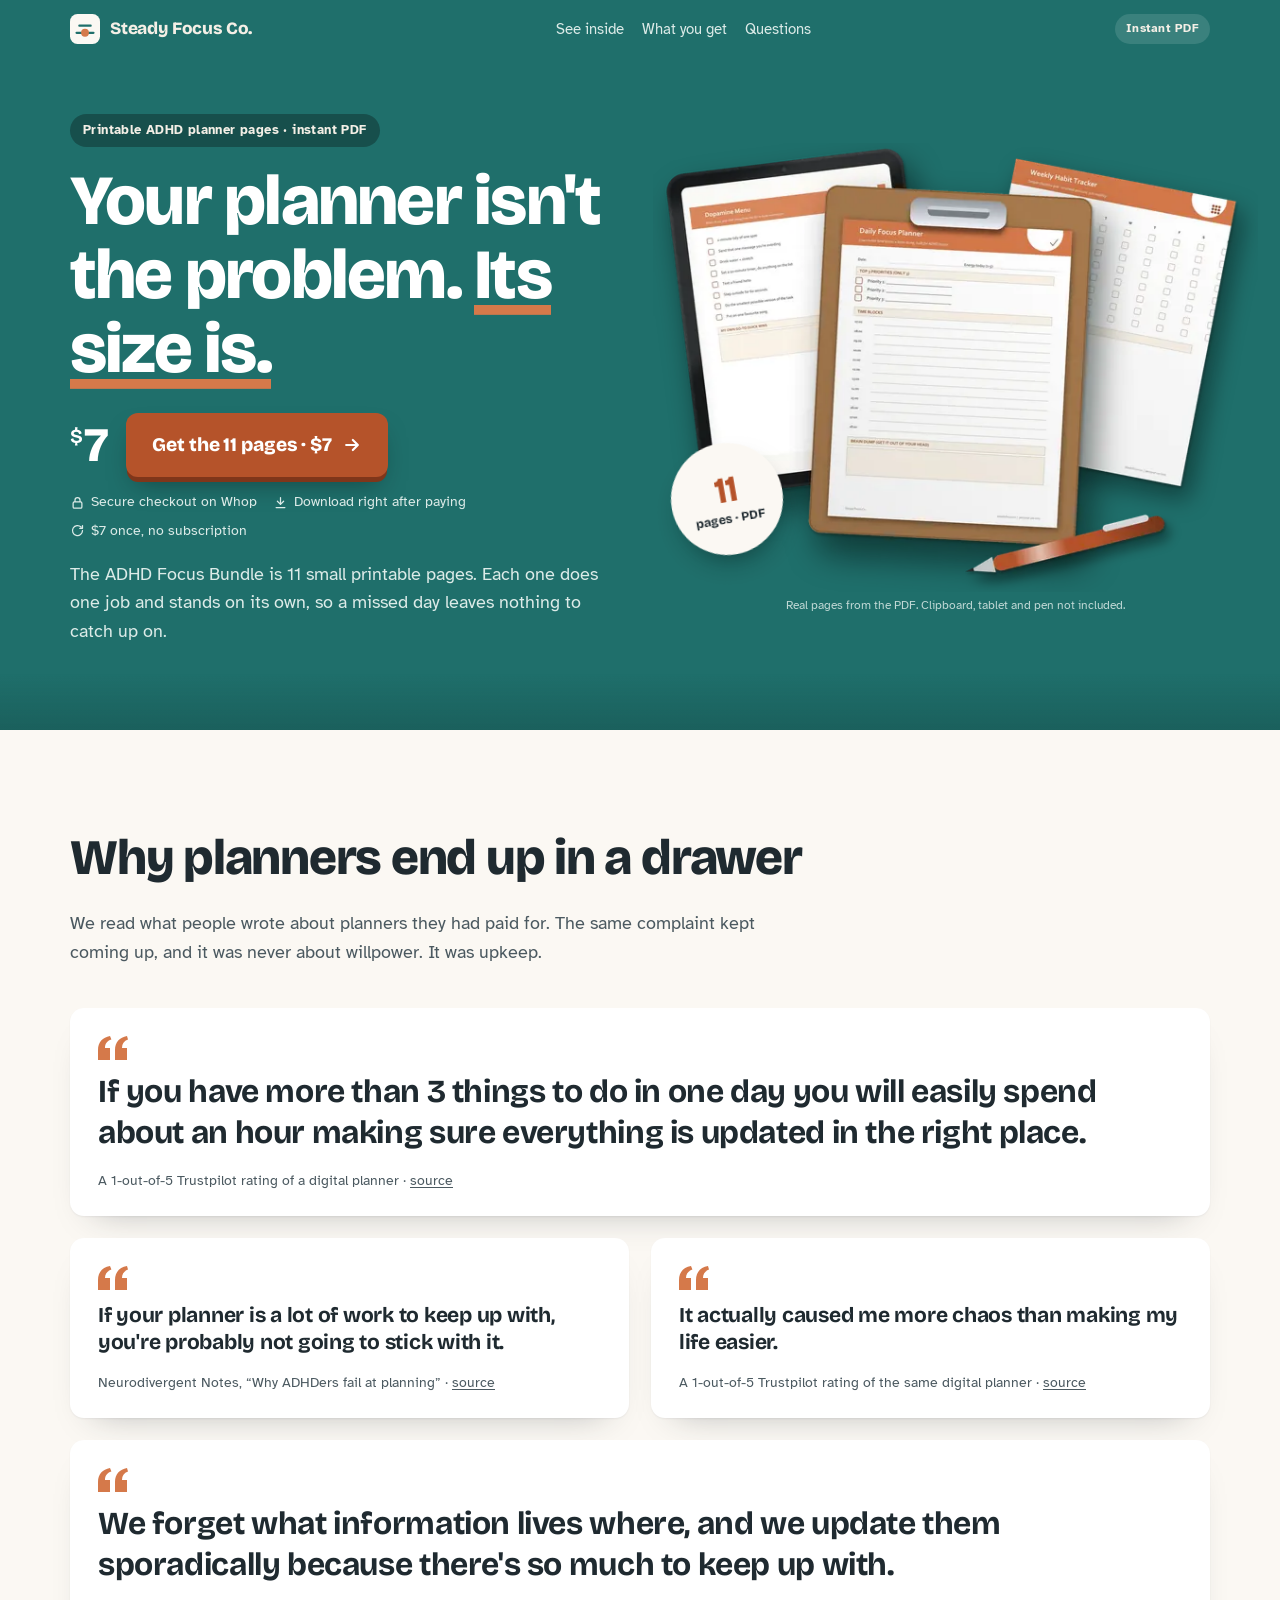
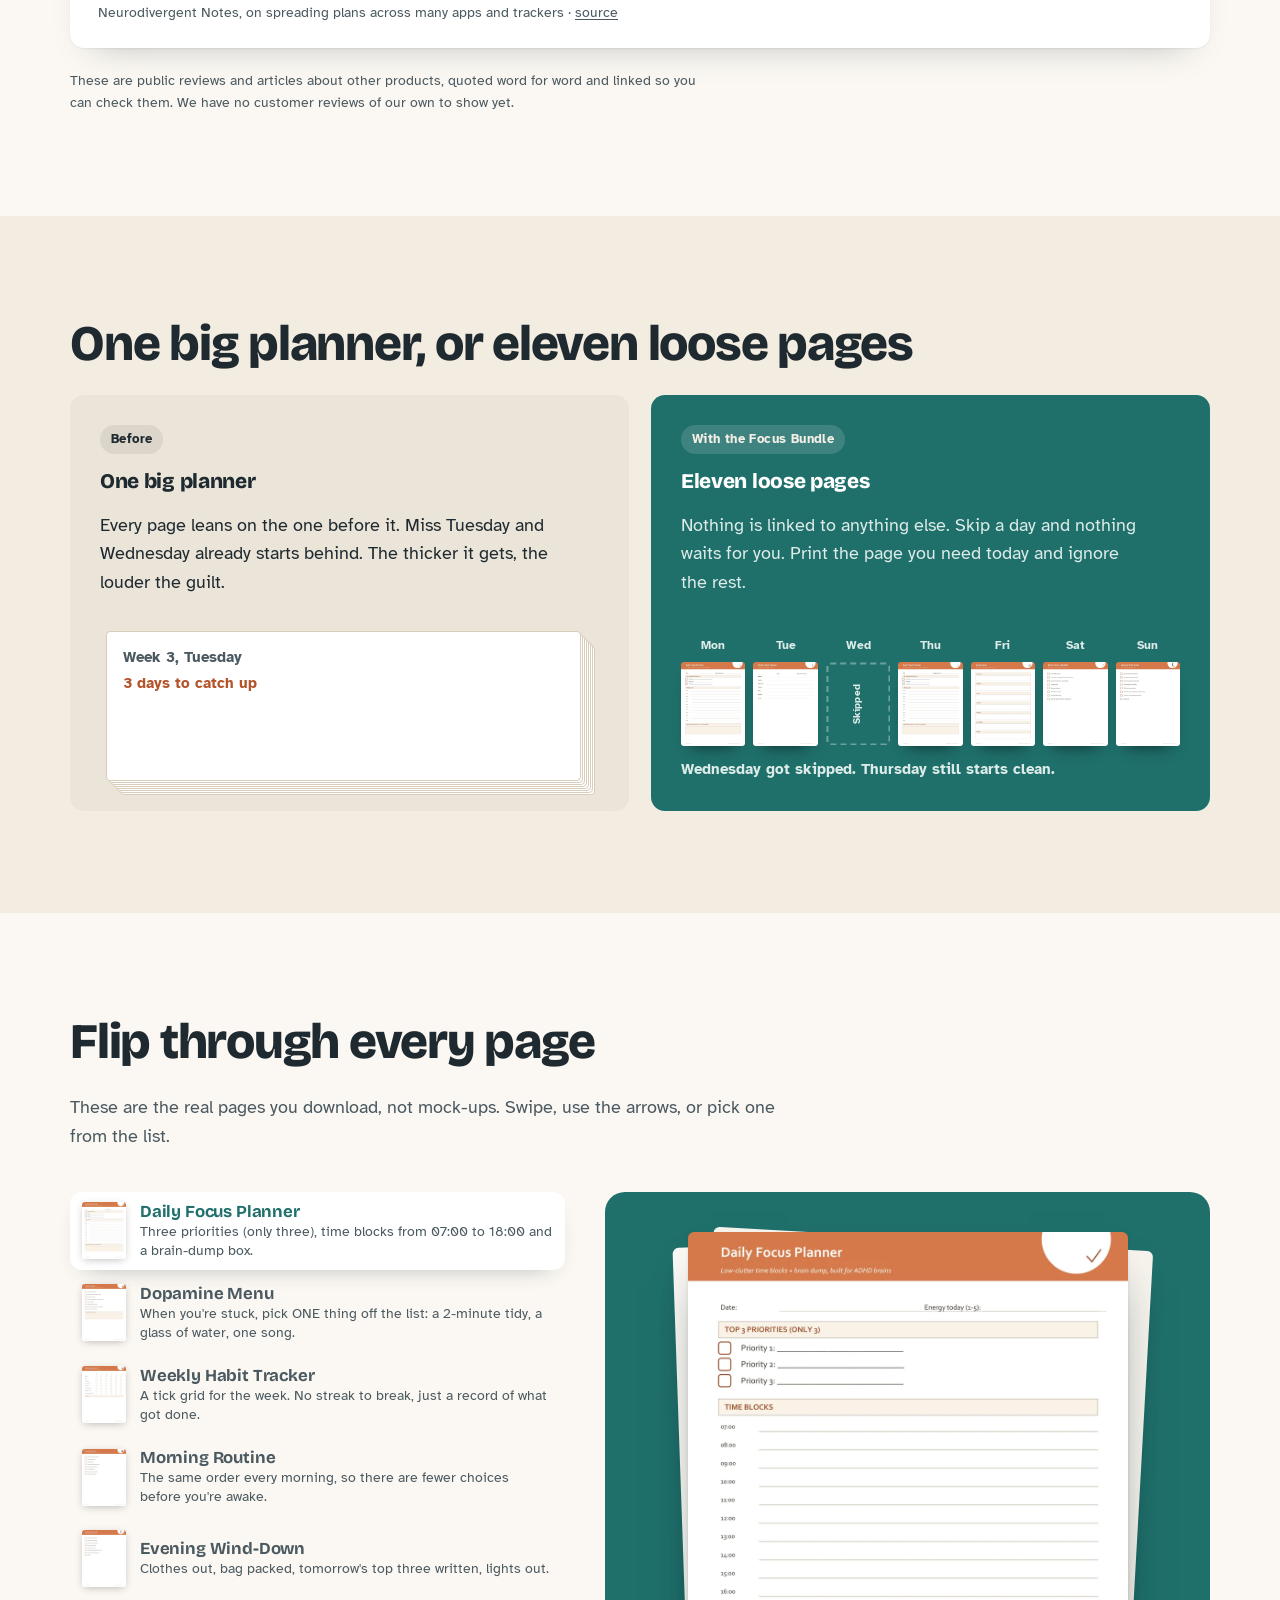
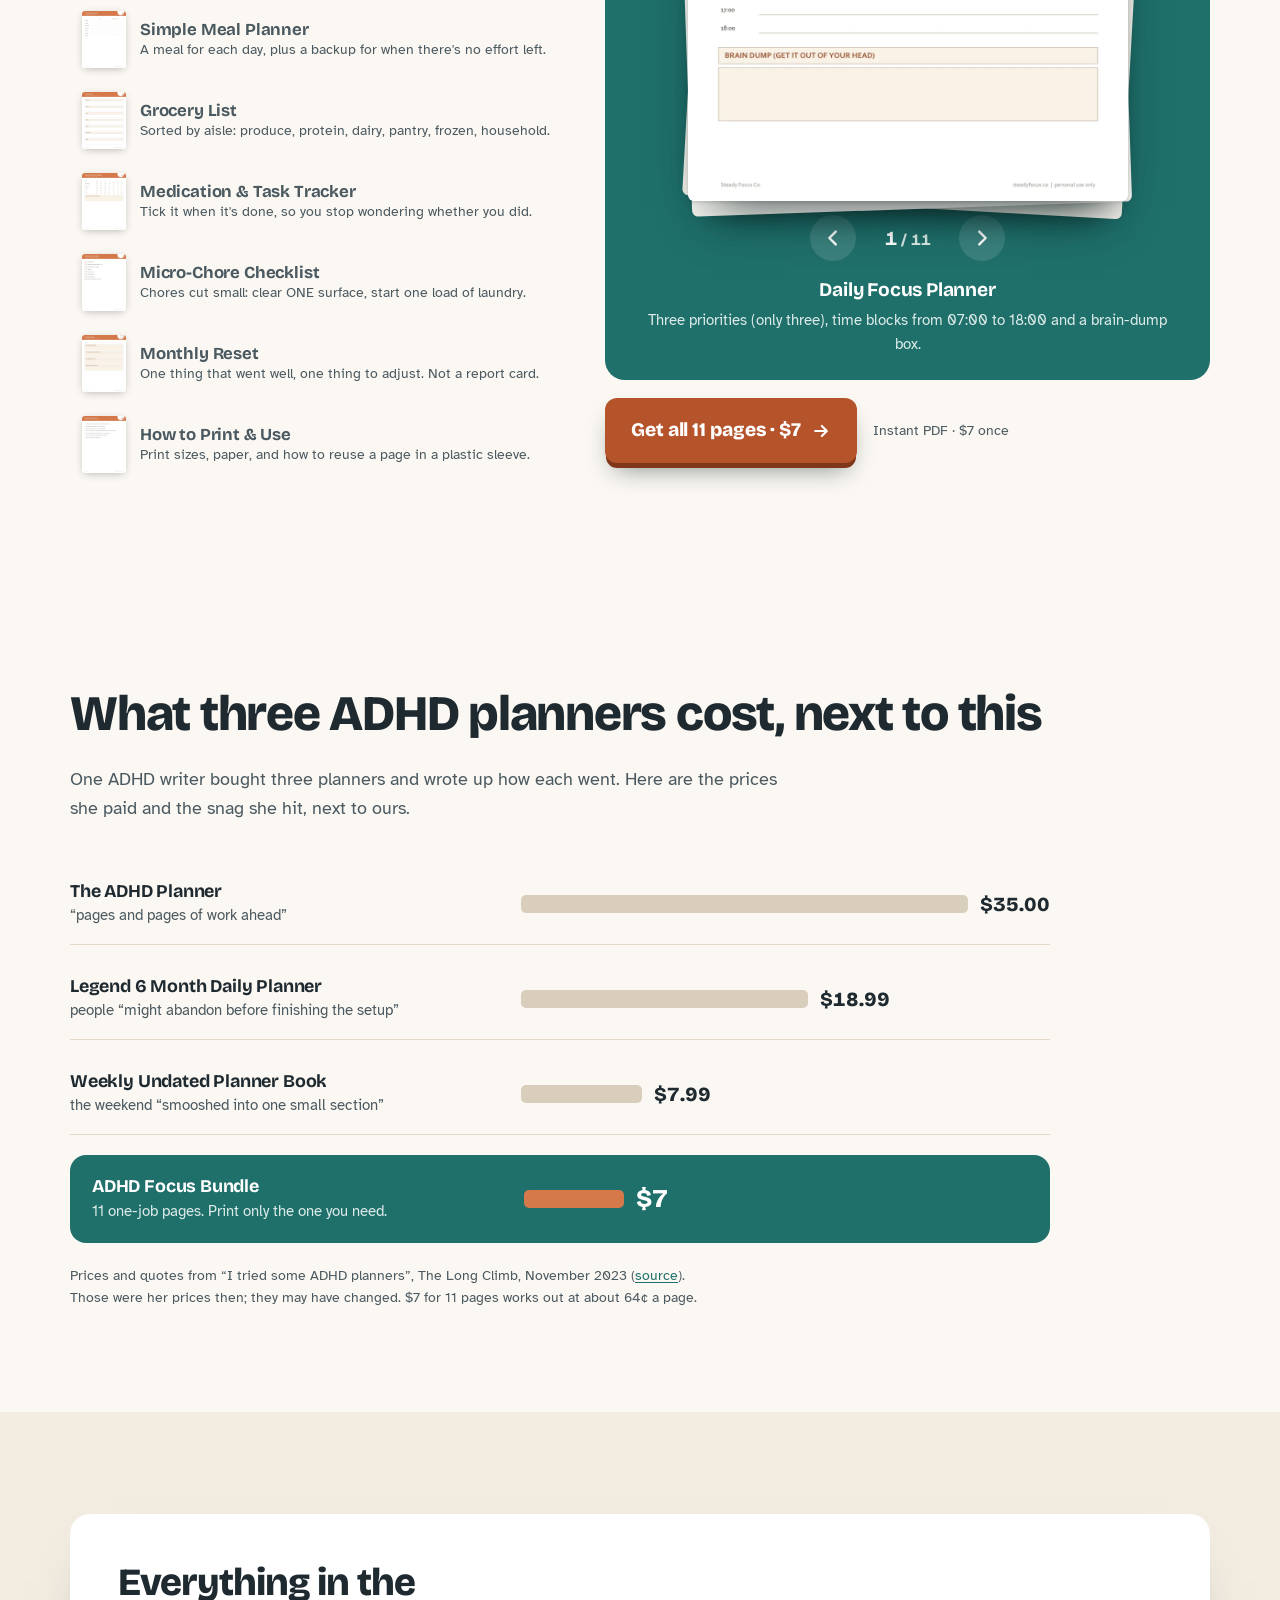
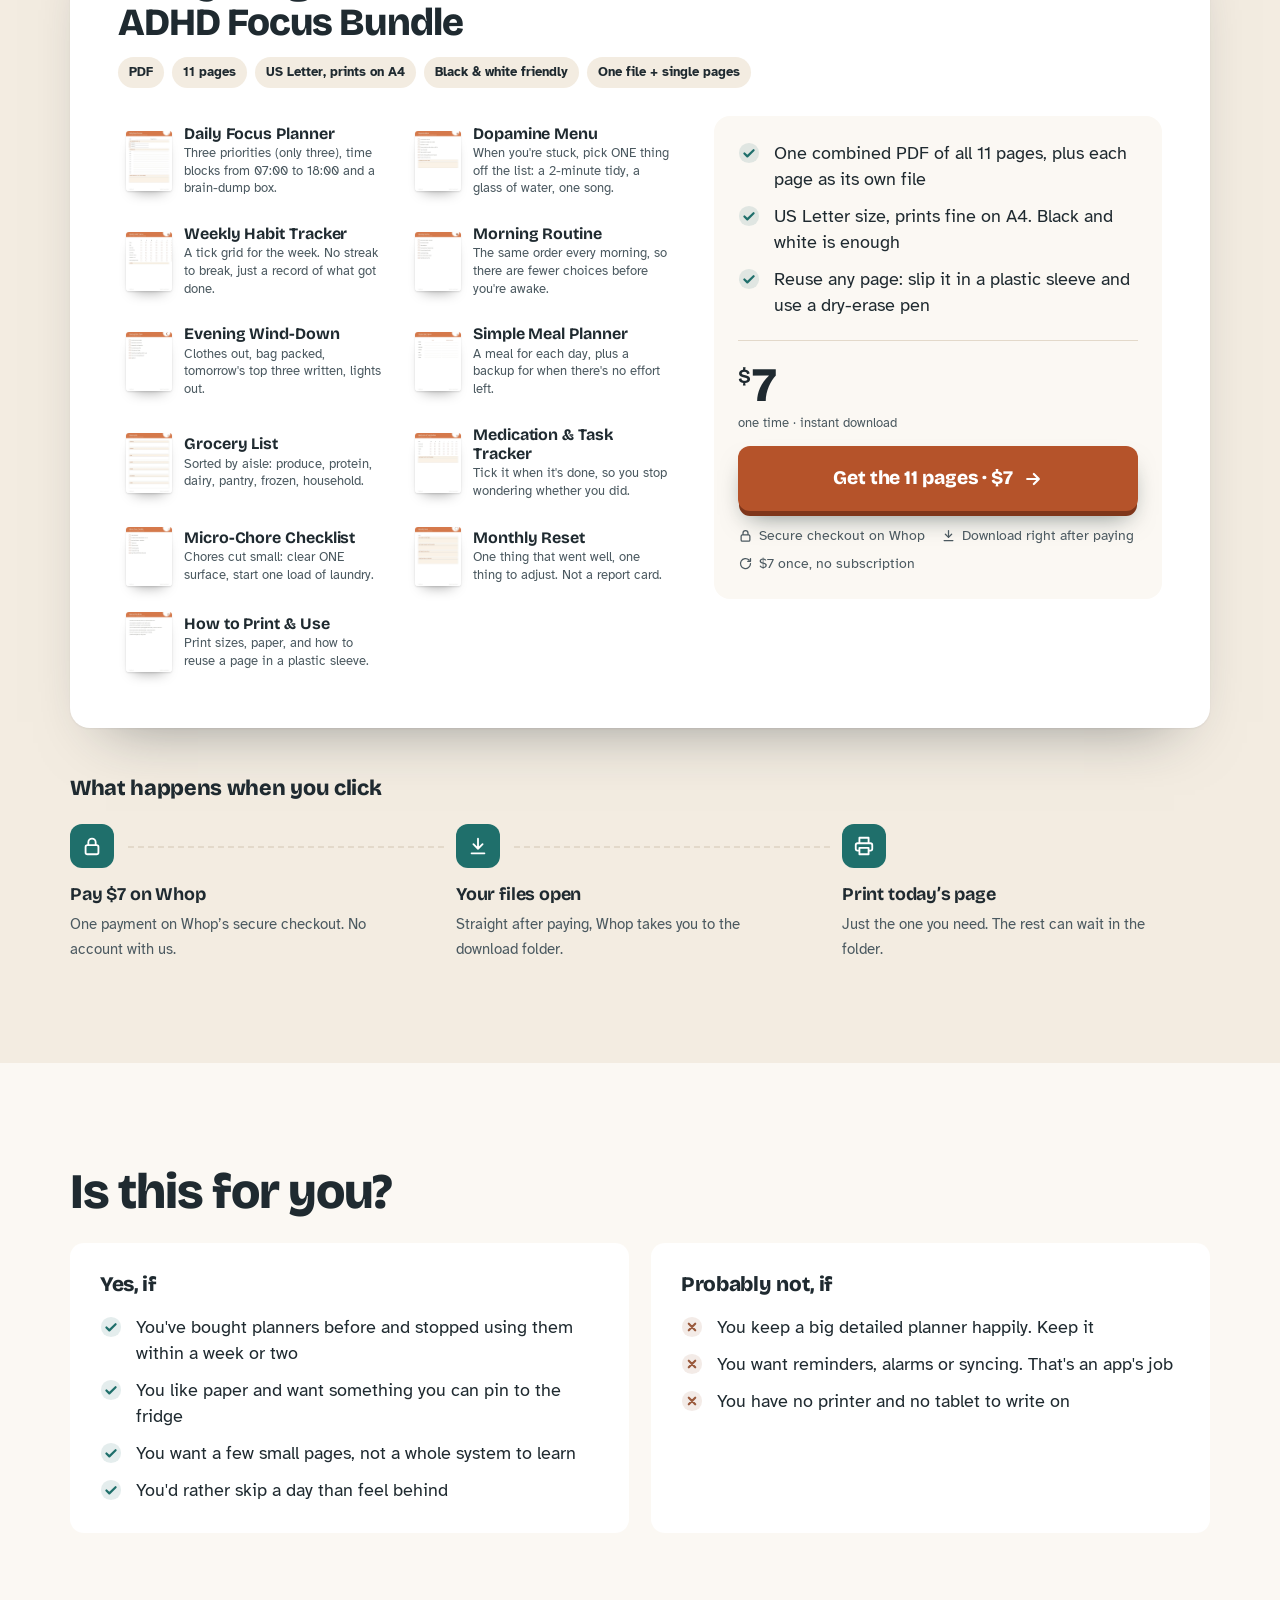
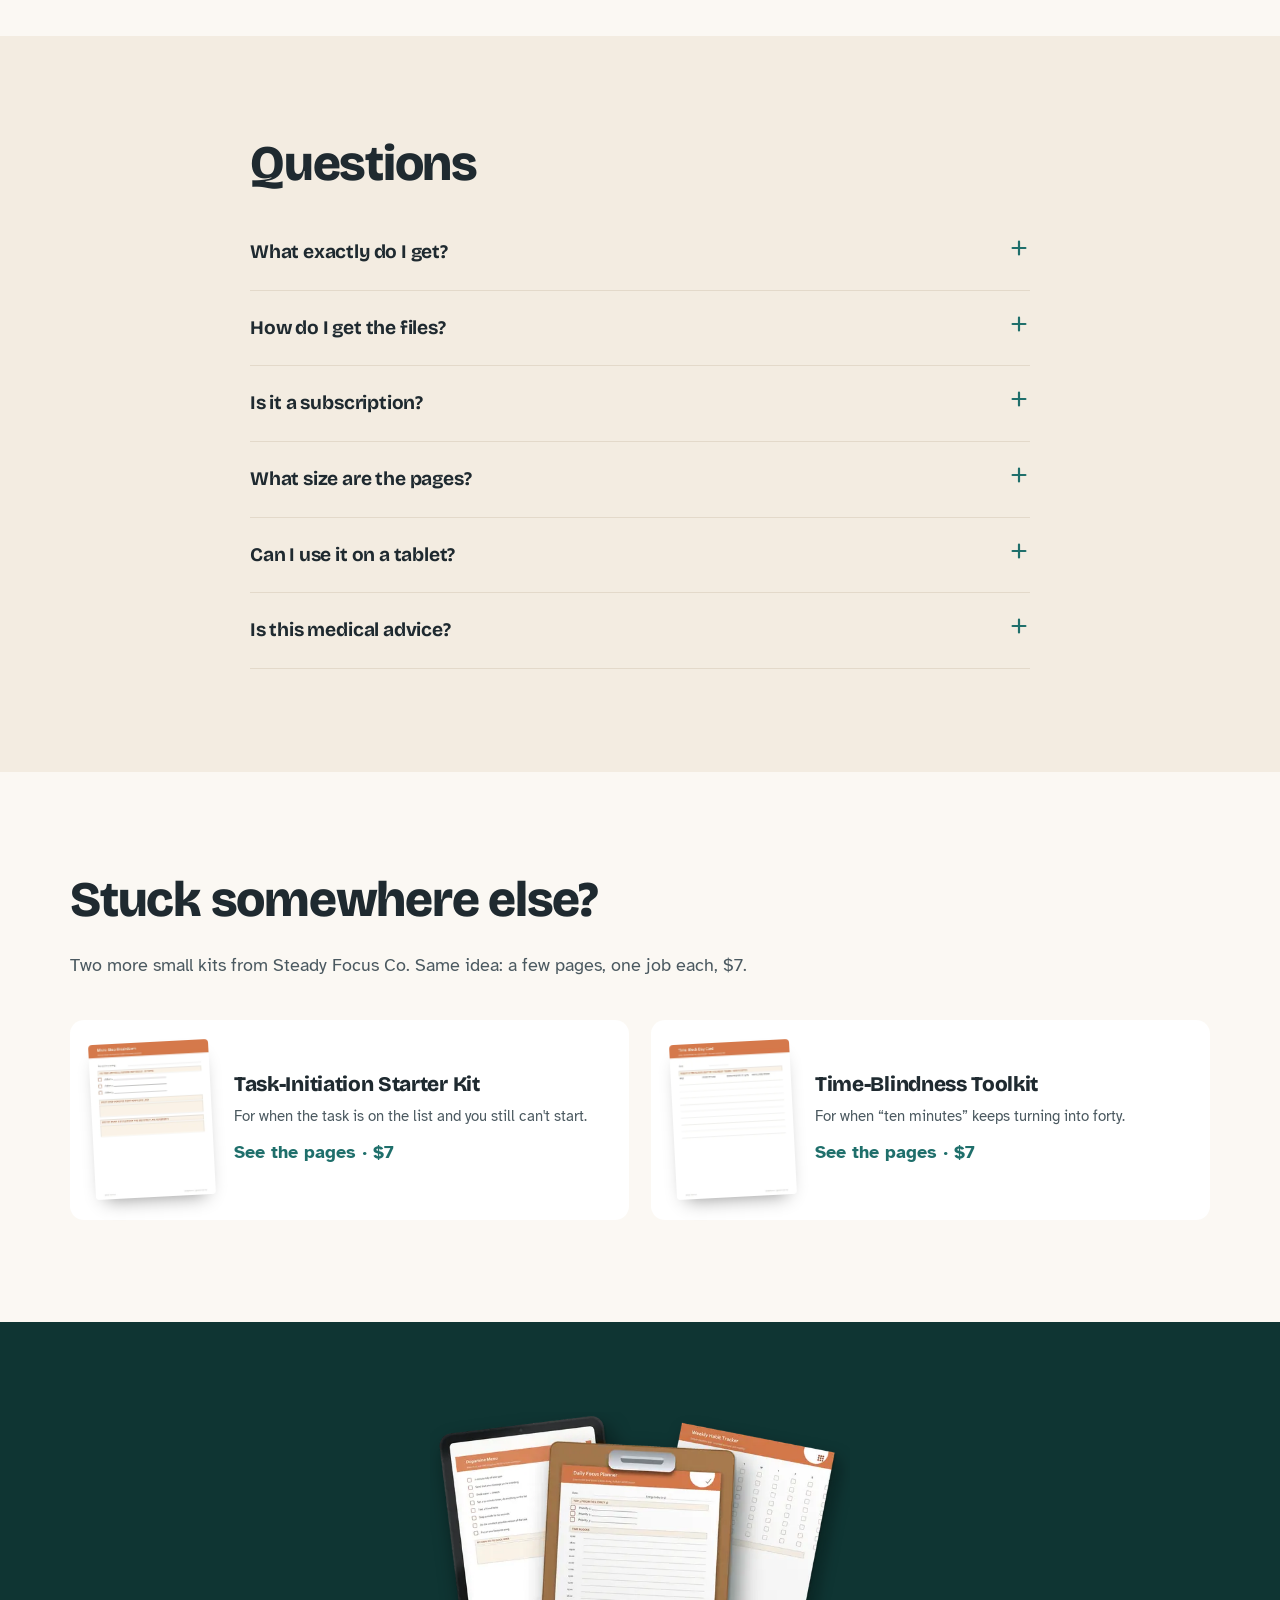
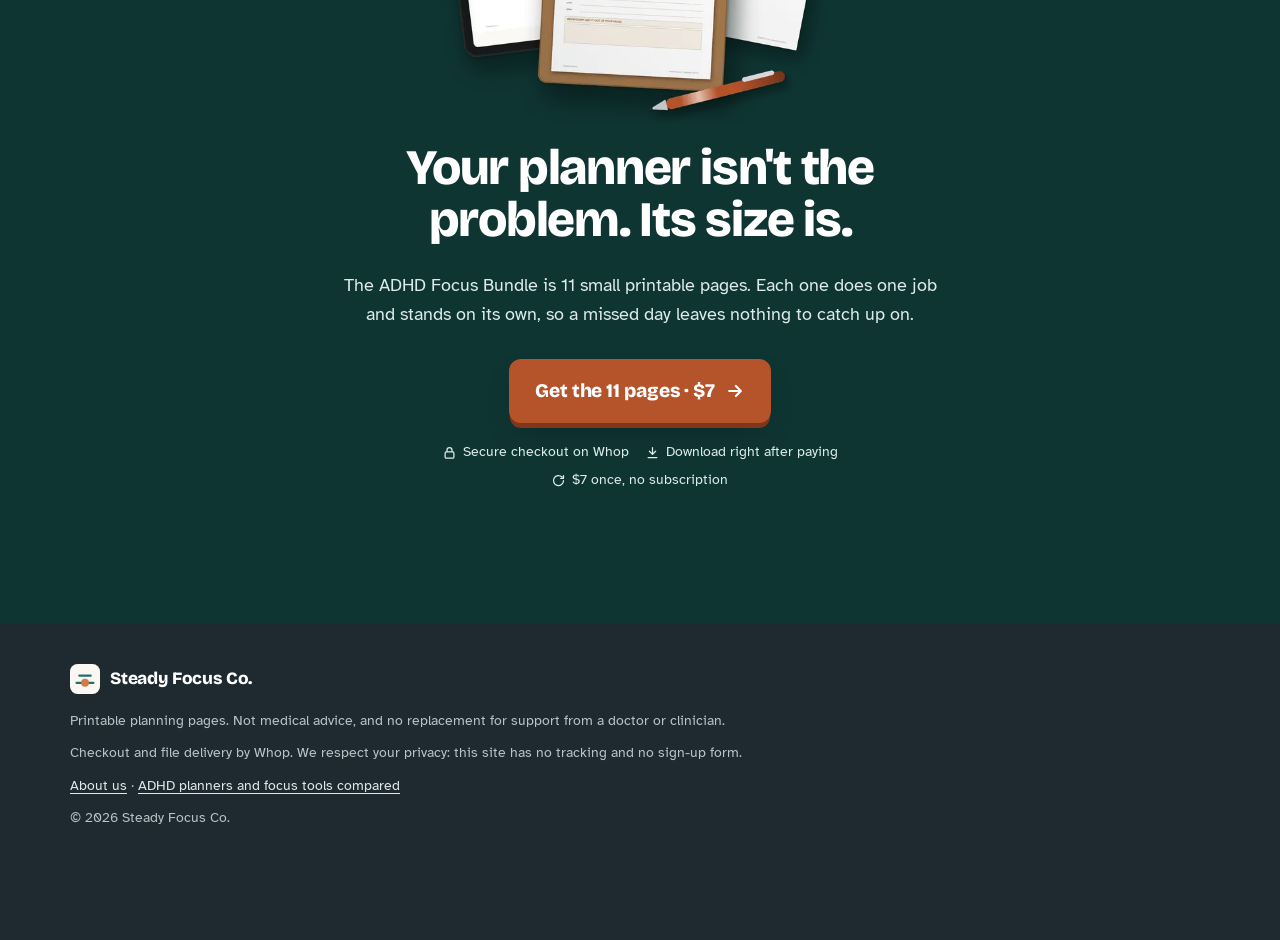
==== commit 9e2dd82a: "Showcase pass: product scenes, flipbook, motion demos, real-price anchor - Hero: real PDF pages on a" ====
--- a/index.html
+++ b/index.html
@@ -14,23 +14,25 @@
 <meta property="og:url" content="https://thassett618.github.io/steady-focus/">
 <meta property="og:image" content="https://thassett618.github.io/steady-focus/img/og-focus-bundle.jpg">
 <meta property="og:image:width" content="1200"><meta property="og:image:height" content="630">
+<meta property="og:image:alt" content="ADHD Focus Bundle: 11 One-Job Printable Planner Pages, $7">
+<meta name="twitter:image" content="https://thassett618.github.io/steady-focus/img/og-focus-bundle.jpg">
 <meta name="twitter:card" content="summary_large_image">
 <link rel="icon" href="favicon.svg" type="image/svg+xml">
 <link rel="apple-touch-icon" href="img/apple-touch-icon.png">
-<link rel="preconnect" href="https://fonts.googleapis.com"><link rel="preconnect" href="https://fonts.gstatic.com" crossorigin><link href="https://fonts.googleapis.com/css2?family=Atkinson+Hyperlegible:wght@400;700&family=Bricolage+Grotesque:opsz,wght@12..96,700;12..96,800&display=swap" rel="stylesheet">
+<link rel="preload" href="fonts/bricolage.woff2" as="font" type="font/woff2" crossorigin><link rel="preload" href="fonts/atkinson-400.woff2" as="font" type="font/woff2" crossorigin>
 <link rel="stylesheet" href="style.css">
 <script type="application/ld+json">[{"@context": "https://schema.org", "@type": "Organization", "name": "Steady Focus Co.", "url": "https://thassett618.github.io/steady-focus/", "logo": "https://thassett618.github.io/steady-focus/img/apple-touch-icon.png"}, {"@context": "https://schema.org", "@type": "Product", "name": "ADHD Focus Bundle", "description": "Your planner isn't the problem. Its size is. 11 printable ADHD planner pages that each do one job. Miss a day and nothing piles up. $7, instant PDF.", "image": "https://thassett618.github.io/steady-focus/img/og-focus-bundle.jpg", "brand": {"@type": "Brand", "name": "Steady Focus Co."}, "offers": {"@type": "Offer", "price": "7.00", "priceCurrency": "USD", "url": "https://whop.com/checkout/plan_5PKOyKxXjyidI", "availability": "https://schema.org/InStock"}}, {"@context": "https://schema.org", "@type": "FAQPage", "mainEntity": [{"@type": "Question", "name": "What exactly do I get?", "acceptedAnswer": {"@type": "Answer", "text": "11 printable pages: a quick-start sheet and 10 one-job pages. You get them as one combined PDF and as separate files, so you can print the whole set or just one page."}}, {"@type": "Question", "name": "How do I get the files?", "acceptedAnswer": {"@type": "Answer", "text": "Checkout is on Whop. As soon as you've paid, you're taken to your download folder. Nothing is posted to you."}}, {"@type": "Question", "name": "Is it a subscription?", "acceptedAnswer": {"@type": "Answer", "text": "No. It's $7 once. There's no app and no account to set up with us."}}, {"@type": "Question", "name": "What size are the pages?", "acceptedAnswer": {"@type": "Answer", "text": "US Letter (8.5 × 11 in). They print fine on A4 at 100% / actual size. Every page works in black and white."}}, {"@type": "Question", "name": "Can I use it on a tablet?", "acceptedAnswer": {"@type": "Answer", "text": "Yes, if you have a PDF app that lets you write on files. Most people print the page they need."}}, {"@type": "Question", "name": "Is this medical advice?", "acceptedAnswer": {"@type": "Answer", "text": "No. These are planning pages. They don't replace support from a doctor or clinician."}}]}]</script>
 </head>
 <body>
 <!-- Built from the Digital Product SOP: lander template assets/NoPopLander.html (structure) + prompts/page-01 (stack box, desktop side panel, mobile sticky bar). Copy: _sop/*.md (hook-01, hook-02, hook-03). -->
-<header class="top"><div class="wrap"><a class="logo" href="index.html"><svg viewBox="0 0 32 32" aria-hidden="true"><rect width="32" height="32" rx="8" fill="#fbf8f3"/><path d="M7 20h18" stroke="#1f6f6b" stroke-width="2.4" stroke-linecap="round"/><circle cx="16" cy="20" r="4.2" fill="#d5794a"/><path d="M10 12.5h12" stroke="#1f6f6b" stroke-width="2.4" stroke-linecap="round"/></svg>Steady Focus Co.</a><nav aria-label="Main"><a href="index.html" aria-current="page">Focus Bundle</a><a href="products/adhd-task-initiation-starter-kit.html">Task Kit</a><a href="products/adhd-time-blindness-toolkit.html">Time Kit</a><a href="guides/adhd-planner-and-focus-tools-compared.html">Guide</a></nav><span class="badge">Instant PDF</span></div></header>
+<header class="top"><div class="wrap"><a class="logo" href="index.html"><svg viewBox="0 0 32 32" aria-hidden="true"><rect width="32" height="32" rx="8" fill="#fbf8f3"/><path d="M7 20h18" stroke="#1f6f6b" stroke-width="2.4" stroke-linecap="round"/><circle cx="16" cy="20" r="4.2" fill="#d5794a"/><path d="M10 12.5h12" stroke="#1f6f6b" stroke-width="2.4" stroke-linecap="round"/></svg>Steady Focus Co.</a><nav aria-label="On this page"><a href="#inside">See inside</a><a href="#get">What you get</a><a href="#faq">Questions</a></nav><span class="badge">Instant PDF</span></div></header>
 <main>
 <section class="hero" style="padding:0"><div class="wrap">
   <div class="hero-copy">
     <p class="pre">Printable ADHD planner pages · instant PDF</p>
     <h1>Your planner isn't the problem. <span class="mark">Its size is.</span></h1>
   </div>
-  <div class="fan" id="fan"><img class="p1" src="img/focus-dopamine-menu.webp" alt="" width="960" height="1242" fetchpriority="high"><img class="p3" src="img/focus-weekly-habit-tracker.webp" alt="" width="960" height="1242" fetchpriority="high"><img class="p2" src="img/focus-daily-focus-planner.webp" alt="The Daily Focus Planner page from the ADHD Focus Bundle" width="960" height="1242" fetchpriority="high"><div class="sticker" aria-hidden="true"><b>11</b><span>pages · PDF</span></div></div>
+  <figure class="scene" id="fan"><img src="img/scene-focus.webp" srcset="img/scene-focus-sm.webp 640w, img/scene-focus.webp 1269w" sizes="(max-width: 900px) 100vw, 640px" width="1269" height="941" fetchpriority="high" decoding="async" alt="The real Daily Focus Planner page on a clipboard, the Dopamine Menu page on a tablet and a printed Weekly Habit Tracker page"><div class="sticker" aria-hidden="true"><b>11</b><span>pages · PDF</span></div><figcaption>Real pages from the PDF. Clipboard, tablet and pen not included.</figcaption></figure>
   <div class="buy" id="buy">
     <div class="price" aria-label="Price: 7 US dollars"><small>$</small>7<span class="sr"> US dollars</span></div>
     <a class="btn" href="https://whop.com/checkout/plan_5PKOyKxXjyidI" rel="noopener">Get the 11 pages · $7 <svg viewBox="0 0 24 24" fill="none" aria-hidden="true"><path d="M5 12h13M13 6l6 6-6 6" stroke="currentColor" stroke-width="2.6" stroke-linecap="round" stroke-linejoin="round"/></svg></a>
@@ -49,34 +51,55 @@
 <section class="sand"><div class="wrap">
   <h2>One big planner, or eleven loose pages</h2>
   <div class="vs">
-    <div class="side old"><span class="tag">Before</span><h3>One big planner</h3><p>Every page leans on the one before it. Miss Tuesday and Wednesday already starts behind. The thicker it gets, the louder the guilt.</p><div class="demo"><div class="book" aria-hidden="true"><i></i><i></i><i></i><i></i><i></i><i></i><i></i><b>Week 3, Tuesday<em>3 days to catch up</em></b></div></div></div>
-    <div class="side new"><span class="tag">With the Focus Bundle</span><h3>Eleven loose pages</h3><p>Nothing is linked to anything else. Skip a day and nothing waits for you. Print the page you need today and ignore the rest.</p><div class="demo"><div class="loose" aria-hidden="true"><img src="img/focus-meal-planner-sm.webp" alt="" width="420" height="543" loading="lazy"><img src="img/focus-daily-focus-planner-sm.webp" alt="" width="420" height="543" loading="lazy"><img src="img/focus-grocery-list-sm.webp" alt="" width="420" height="543" loading="lazy"></div></div></div>
+    <div class="side old"><span class="tag">Before</span><h3>One big planner</h3><p>Every page leans on the one before it. Miss Tuesday and Wednesday already starts behind. The thicker it gets, the louder the guilt.</p><div class="demo"><div class="book" data-anim aria-hidden="true"><i></i><i></i><i></i><i></i><i></i><i></i><i></i><b>Week 3, Tuesday<em><span data-count="3">3</span> days to catch up</em></b></div></div></div>
+    <div class="side new"><span class="tag">With the Focus Bundle</span><h3>Eleven loose pages</h3><p>Nothing is linked to anything else. Skip a day and nothing waits for you. Print the page you need today and ignore the rest.</p><div class="demo"><div class="week" data-anim aria-hidden="true"><div class="day" style="--i:0"><span>Mon</span><img src="img/focus-daily-focus-planner-sm.webp" alt="" width="420" height="543" loading="lazy"></div><div class="day" style="--i:1"><span>Tue</span><img src="img/focus-meal-planner-sm.webp" alt="" width="420" height="543" loading="lazy"></div><div class="day skip" style="--i:2"><span>Wed</span><em>Skipped</em></div><div class="day" style="--i:3"><span>Thu</span><img src="img/focus-daily-focus-planner-sm.webp" alt="" width="420" height="543" loading="lazy"></div><div class="day" style="--i:4"><span>Fri</span><img src="img/focus-grocery-list-sm.webp" alt="" width="420" height="543" loading="lazy"></div><div class="day" style="--i:5"><span>Sat</span><img src="img/focus-micro-chore-checklist-sm.webp" alt="" width="420" height="543" loading="lazy"></div><div class="day" style="--i:6"><span>Sun</span><img src="img/focus-evening-wind-down-sm.webp" alt="" width="420" height="543" loading="lazy"></div></div><p class="week-note">Wednesday got skipped. Thursday still starts clean.</p></div></div>
   </div>
 </div></section>
 
-<section id="inside"><div class="wrap">
-  <h2>Every page, up close</h2>
-  <p class="lede">These are the real pages you download. Tap one to see it full size.</p>
+<section id="inside" class="inside"><div class="wrap">
+  <h2>Flip through every page</h2>
+  <p class="lede">These are the real pages you download, not mock-ups. Swipe, use the arrows, or pick one from the list.</p>
   <div class="viewer">
     <div class="tabs" role="tablist" aria-label="Pages in the ADHD Focus Bundle"><button class="tab" role="tab" aria-selected="true" aria-controls="stage" data-src="img/focus-daily-focus-planner.webp" data-alt="Daily Focus Planner page" data-cap="Three priorities (only three), time blocks from 07:00 to 18:00 and a brain-dump box."><img src="img/focus-daily-focus-planner-sm.webp" alt="" width="420" height="543" loading="lazy"><span class="tt"><strong>Daily Focus Planner</strong><span>Three priorities (only three), time blocks from 07:00 to 18:00 and a brain-dump box.</span></span></button><button class="tab" role="tab" aria-selected="false" aria-controls="stage" data-src="img/focus-dopamine-menu.webp" data-alt="Dopamine Menu page" data-cap="When you&#x27;re stuck, pick ONE thing off the list: a 2-minute tidy, a glass of water, one song."><img src="img/focus-dopamine-menu-sm.webp" alt="" width="420" height="543" loading="lazy"><span class="tt"><strong>Dopamine Menu</strong><span>When you&#x27;re stuck, pick ONE thing off the list: a 2-minute tidy, a glass of water, one song.</span></span></button><button class="tab" role="tab" aria-selected="false" aria-controls="stage" data-src="img/focus-weekly-habit-tracker.webp" data-alt="Weekly Habit Tracker page" data-cap="A tick grid for the week. No streak to break, just a record of what got done."><img src="img/focus-weekly-habit-tracker-sm.webp" alt="" width="420" height="543" loading="lazy"><span class="tt"><strong>Weekly Habit Tracker</strong><span>A tick grid for the week. No streak to break, just a record of what got done.</span></span></button><button class="tab" role="tab" aria-selected="false" aria-controls="stage" data-src="img/focus-morning-routine-checklist.webp" data-alt="Morning Routine page" data-cap="The same order every morning, so there are fewer choices before you&#x27;re awake."><img src="img/focus-morning-routine-checklist-sm.webp" alt="" width="420" height="543" loading="lazy"><span class="tt"><strong>Morning Routine</strong><span>The same order every morning, so there are fewer choices before you&#x27;re awake.</span></span></button><button class="tab" role="tab" aria-selected="false" aria-controls="stage" data-src="img/focus-evening-wind-down.webp" data-alt="Evening Wind-Down page" data-cap="Clothes out, bag packed, tomorrow&#x27;s top three written, lights out."><img src="img/focus-evening-wind-down-sm.webp" alt="" width="420" height="543" loading="lazy"><span class="tt"><strong>Evening Wind-Down</strong><span>Clothes out, bag packed, tomorrow&#x27;s top three written, lights out.</span></span></button><button class="tab" role="tab" aria-selected="false" aria-controls="stage" data-src="img/focus-meal-planner.webp" data-alt="Simple Meal Planner page" data-cap="A meal for each day, plus a backup for when there&#x27;s no effort left."><img src="img/focus-meal-planner-sm.webp" alt="" width="420" height="543" loading="lazy"><span class="tt"><strong>Simple Meal Planner</strong><span>A meal for each day, plus a backup for when there&#x27;s no effort left.</span></span></button><button class="tab" role="tab" aria-selected="false" aria-controls="stage" data-src="img/focus-grocery-list.webp" data-alt="Grocery List page" data-cap="Sorted by aisle: produce, protein, dairy, pantry, frozen, household."><img src="img/focus-grocery-list-sm.webp" alt="" width="420" height="543" loading="lazy"><span class="tt"><strong>Grocery List</strong><span>Sorted by aisle: produce, protein, dairy, pantry, frozen, household.</span></span></button><button class="tab" role="tab" aria-selected="false" aria-controls="stage" data-src="img/focus-medication-task-tracker.webp" data-alt="Medication &amp; Task Tracker page" data-cap="Tick it when it&#x27;s done, so you stop wondering whether you did."><img src="img/focus-medication-task-tracker-sm.webp" alt="" width="420" height="543" loading="lazy"><span class="tt"><strong>Medication &amp; Task Tracker</strong><span>Tick it when it&#x27;s done, so you stop wondering whether you did.</span></span></button><button class="tab" role="tab" aria-selected="false" aria-controls="stage" data-src="img/focus-micro-chore-checklist.webp" data-alt="Micro-Chore Checklist page" data-cap="Chores cut small: clear ONE surface, start one load of laundry."><img src="img/focus-micro-chore-checklist-sm.webp" alt="" width="420" height="543" loading="lazy"><span class="tt"><strong>Micro-Chore Checklist</strong><span>Chores cut small: clear ONE surface, start one load of laundry.</span></span></button><button class="tab" role="tab" aria-selected="false" aria-controls="stage" data-src="img/focus-monthly-reset.webp" data-alt="Monthly Reset page" data-cap="One thing that went well, one thing to adjust. Not a report card."><img src="img/focus-monthly-reset-sm.webp" alt="" width="420" height="543" loading="lazy"><span class="tt"><strong>Monthly Reset</strong><span>One thing that went well, one thing to adjust. Not a report card.</span></span></button><button class="tab" role="tab" aria-selected="false" aria-controls="stage" data-src="img/focus-how-to-print.webp" data-alt="How to Print &amp; Use page" data-cap="Print sizes, paper, and how to reuse a page in a plastic sleeve."><img src="img/focus-how-to-print-sm.webp" alt="" width="420" height="543" loading="lazy"><span class="tt"><strong>How to Print &amp; Use</strong><span>Print sizes, paper, and how to reuse a page in a plastic sleeve.</span></span></button></div>
-    <figure class="stage" id="stage" role="tabpanel" aria-live="polite">
-      <img id="stage-img" src="img/focus-daily-focus-planner.webp" alt="Daily Focus Planner page" width="960" height="1242" loading="lazy">
-      <figcaption id="stage-cap">Three priorities (only three), time blocks from 07:00 to 18:00 and a brain-dump box.</figcaption>
-    </figure>
+    <div class="flip">
+      <figure class="stage" id="stage" role="tabpanel">
+        <div class="sheets" id="sheets"><img id="stage-img" src="img/focus-daily-focus-planner.webp" alt="Daily Focus Planner page" width="960" height="1242" loading="lazy" decoding="async"></div>
+        <div class="flipnav">
+          <button type="button" class="fbtn" id="prev" aria-label="Previous page"><svg viewBox="0 0 24 24" fill="none" aria-hidden="true"><path d="M15 5l-7 7 7 7" stroke="currentColor" stroke-width="2.6" stroke-linecap="round" stroke-linejoin="round"/></svg></button>
+          <span class="count" aria-live="polite"><b id="pg-n">1</b> / 11</span>
+          <button type="button" class="fbtn" id="next" aria-label="Next page"><svg viewBox="0 0 24 24" fill="none" aria-hidden="true"><path d="M9 5l7 7-7 7" stroke="currentColor" stroke-width="2.6" stroke-linecap="round" stroke-linejoin="round"/></svg></button>
+        </div>
+        <figcaption><strong id="stage-title">Daily Focus Planner</strong><span id="stage-cap">Three priorities (only three), time blocks from 07:00 to 18:00 and a brain-dump box.</span></figcaption>
+      </figure>
+      <div class="flip-cta"><a class="btn" href="https://whop.com/checkout/plan_5PKOyKxXjyidI" rel="noopener">Get all 11 pages · $7 <svg viewBox="0 0 24 24" fill="none" aria-hidden="true"><path d="M5 12h13M13 6l6 6-6 6" stroke="currentColor" stroke-width="2.6" stroke-linecap="round" stroke-linejoin="round"/></svg></a><span>Instant PDF · $7 once</span></div>
+    </div>
   </div>
 </div></section>
 
-<section class="sand"><div class="wrap stack-wrap">
+<section id="value"><div class="wrap">
+  <h2>What three ADHD planners cost, next to this</h2>
+  <p class="lede">One ADHD writer bought three planners and wrote up how each went. Here are the prices she paid and the snag she hit, next to ours.</p>
+  <ol class="prices" data-anim><li style="--w:100.0%"><div class="who"><b>The ADHD Planner</b><span>“pages and pages of work ahead”</span></div><div class="bar-t"><i></i><em>$35.00</em></div></li><li style="--w:54.3%"><div class="who"><b>Legend 6 Month Daily Planner</b><span>people “might abandon before finishing the setup”</span></div><div class="bar-t"><i></i><em>$18.99</em></div></li><li style="--w:22.8%"><div class="who"><b>Weekly Undated Planner Book</b><span>the weekend “smooshed into one small section”</span></div><div class="bar-t"><i></i><em>$7.99</em></div></li><li class="ours" style="--w:20.0%"><div class="who"><b>ADHD Focus Bundle</b><span>11 one-job pages. Print only the one you need.</span></div><div class="bar-t"><i></i><em>$7</em></div></li></ol>
+  <p class="fine">Prices and quotes from “I tried some ADHD planners”, The Long Climb, November 2023 (<a href="https://thelongclimb.substack.com/p/i-tried-some-adhd-planners" rel="noopener nofollow">source</a>). Those were her prices then; they may have changed. $7 for 11 pages works out at about 64¢ a page.</p>
+</div></section>
+
+<section class="sand" id="get"><div class="wrap">
   <div class="stack">
-    <h3>Everything in the ADHD Focus Bundle</h3>
-    <ul class="checks"><li><svg viewBox="0 0 24 24" fill="none" aria-hidden="true"><circle cx="12" cy="12" r="11" fill="currentColor" opacity=".12"/><path d="M7 12.5l3.2 3.2L17 9" stroke="currentColor" stroke-width="2.4" stroke-linecap="round" stroke-linejoin="round"/></svg><span><strong>Daily Focus Planner</strong></span></li><li><svg viewBox="0 0 24 24" fill="none" aria-hidden="true"><circle cx="12" cy="12" r="11" fill="currentColor" opacity=".12"/><path d="M7 12.5l3.2 3.2L17 9" stroke="currentColor" stroke-width="2.4" stroke-linecap="round" stroke-linejoin="round"/></svg><span><strong>Dopamine Menu</strong></span></li><li><svg viewBox="0 0 24 24" fill="none" aria-hidden="true"><circle cx="12" cy="12" r="11" fill="currentColor" opacity=".12"/><path d="M7 12.5l3.2 3.2L17 9" stroke="currentColor" stroke-width="2.4" stroke-linecap="round" stroke-linejoin="round"/></svg><span><strong>Weekly Habit Tracker</strong></span></li><li><svg viewBox="0 0 24 24" fill="none" aria-hidden="true"><circle cx="12" cy="12" r="11" fill="currentColor" opacity=".12"/><path d="M7 12.5l3.2 3.2L17 9" stroke="currentColor" stroke-width="2.4" stroke-linecap="round" stroke-linejoin="round"/></svg><span><strong>Morning Routine</strong></span></li><li><svg viewBox="0 0 24 24" fill="none" aria-hidden="true"><circle cx="12" cy="12" r="11" fill="currentColor" opacity=".12"/><path d="M7 12.5l3.2 3.2L17 9" stroke="currentColor" stroke-width="2.4" stroke-linecap="round" stroke-linejoin="round"/></svg><span><strong>Evening Wind-Down</strong></span></li><li><svg viewBox="0 0 24 24" fill="none" aria-hidden="true"><circle cx="12" cy="12" r="11" fill="currentColor" opacity=".12"/><path d="M7 12.5l3.2 3.2L17 9" stroke="currentColor" stroke-width="2.4" stroke-linecap="round" stroke-linejoin="round"/></svg><span><strong>Simple Meal Planner</strong></span></li><li><svg viewBox="0 0 24 24" fill="none" aria-hidden="true"><circle cx="12" cy="12" r="11" fill="currentColor" opacity=".12"/><path d="M7 12.5l3.2 3.2L17 9" stroke="currentColor" stroke-width="2.4" stroke-linecap="round" stroke-linejoin="round"/></svg><span><strong>Grocery List</strong></span></li><li><svg viewBox="0 0 24 24" fill="none" aria-hidden="true"><circle cx="12" cy="12" r="11" fill="currentColor" opacity=".12"/><path d="M7 12.5l3.2 3.2L17 9" stroke="currentColor" stroke-width="2.4" stroke-linecap="round" stroke-linejoin="round"/></svg><span><strong>Medication &amp; Task Tracker</strong></span></li><li><svg viewBox="0 0 24 24" fill="none" aria-hidden="true"><circle cx="12" cy="12" r="11" fill="currentColor" opacity=".12"/><path d="M7 12.5l3.2 3.2L17 9" stroke="currentColor" stroke-width="2.4" stroke-linecap="round" stroke-linejoin="round"/></svg><span><strong>Micro-Chore Checklist</strong></span></li><li><svg viewBox="0 0 24 24" fill="none" aria-hidden="true"><circle cx="12" cy="12" r="11" fill="currentColor" opacity=".12"/><path d="M7 12.5l3.2 3.2L17 9" stroke="currentColor" stroke-width="2.4" stroke-linecap="round" stroke-linejoin="round"/></svg><span><strong>Monthly Reset</strong></span></li><li><svg viewBox="0 0 24 24" fill="none" aria-hidden="true"><circle cx="12" cy="12" r="11" fill="currentColor" opacity=".12"/><path d="M7 12.5l3.2 3.2L17 9" stroke="currentColor" stroke-width="2.4" stroke-linecap="round" stroke-linejoin="round"/></svg><span><strong>How to Print &amp; Use</strong></span></li><li><svg viewBox="0 0 24 24" fill="none" aria-hidden="true"><circle cx="12" cy="12" r="11" fill="currentColor" opacity=".12"/><path d="M7 12.5l3.2 3.2L17 9" stroke="currentColor" stroke-width="2.4" stroke-linecap="round" stroke-linejoin="round"/></svg><span>One combined PDF of all 11 pages, plus each page as its own file</span></li><li><svg viewBox="0 0 24 24" fill="none" aria-hidden="true"><circle cx="12" cy="12" r="11" fill="currentColor" opacity=".12"/><path d="M7 12.5l3.2 3.2L17 9" stroke="currentColor" stroke-width="2.4" stroke-linecap="round" stroke-linejoin="round"/></svg><span>US Letter size, prints fine on A4. Black and white is enough</span></li><li><svg viewBox="0 0 24 24" fill="none" aria-hidden="true"><circle cx="12" cy="12" r="11" fill="currentColor" opacity=".12"/><path d="M7 12.5l3.2 3.2L17 9" stroke="currentColor" stroke-width="2.4" stroke-linecap="round" stroke-linejoin="round"/></svg><span>Reuse any page: slip it in a plastic sleeve and use a dry-erase pen</span></li></ul>
-    <div class="total">
-      <div class="price"><small>$</small>7<span class="price-note">one time · instant download</span></div>
-      <a class="btn" href="https://whop.com/checkout/plan_5PKOyKxXjyidI" rel="noopener">Get the 11 pages · $7 <svg viewBox="0 0 24 24" fill="none" aria-hidden="true"><path d="M5 12h13M13 6l6 6-6 6" stroke="currentColor" stroke-width="2.6" stroke-linecap="round" stroke-linejoin="round"/></svg></a>
+    <div class="stack-head"><h2>Everything in the ADHD Focus Bundle</h2><ul class="spec"><li>PDF</li><li>11 pages</li><li>US Letter, prints on A4</li><li>Black &amp; white friendly</li><li>One file + single pages</li></ul></div>
+    <div class="stack-body">
+      <ol class="pages"><li class="pg"><img src="img/focus-daily-focus-planner-sm.webp" alt="" width="420" height="543" loading="lazy"><span><strong>Daily Focus Planner</strong><small>Three priorities (only three), time blocks from 07:00 to 18:00 and a brain-dump box.</small></span></li><li class="pg"><img src="img/focus-dopamine-menu-sm.webp" alt="" width="420" height="543" loading="lazy"><span><strong>Dopamine Menu</strong><small>When you&#x27;re stuck, pick ONE thing off the list: a 2-minute tidy, a glass of water, one song.</small></span></li><li class="pg"><img src="img/focus-weekly-habit-tracker-sm.webp" alt="" width="420" height="543" loading="lazy"><span><strong>Weekly Habit Tracker</strong><small>A tick grid for the week. No streak to break, just a record of what got done.</small></span></li><li class="pg"><img src="img/focus-morning-routine-checklist-sm.webp" alt="" width="420" height="543" loading="lazy"><span><strong>Morning Routine</strong><small>The same order every morning, so there are fewer choices before you&#x27;re awake.</small></span></li><li class="pg"><img src="img/focus-evening-wind-down-sm.webp" alt="" width="420" height="543" loading="lazy"><span><strong>Evening Wind-Down</strong><small>Clothes out, bag packed, tomorrow&#x27;s top three written, lights out.</small></span></li><li class="pg"><img src="img/focus-meal-planner-sm.webp" alt="" width="420" height="543" loading="lazy"><span><strong>Simple Meal Planner</strong><small>A meal for each day, plus a backup for when there&#x27;s no effort left.</small></span></li><li class="pg"><img src="img/focus-grocery-list-sm.webp" alt="" width="420" height="543" loading="lazy"><span><strong>Grocery List</strong><small>Sorted by aisle: produce, protein, dairy, pantry, frozen, household.</small></span></li><li class="pg"><img src="img/focus-medication-task-tracker-sm.webp" alt="" width="420" height="543" loading="lazy"><span><strong>Medication &amp; Task Tracker</strong><small>Tick it when it&#x27;s done, so you stop wondering whether you did.</small></span></li><li class="pg"><img src="img/focus-micro-chore-checklist-sm.webp" alt="" width="420" height="543" loading="lazy"><span><strong>Micro-Chore Checklist</strong><small>Chores cut small: clear ONE surface, start one load of laundry.</small></span></li><li class="pg"><img src="img/focus-monthly-reset-sm.webp" alt="" width="420" height="543" loading="lazy"><span><strong>Monthly Reset</strong><small>One thing that went well, one thing to adjust. Not a report card.</small></span></li><li class="pg"><img src="img/focus-how-to-print-sm.webp" alt="" width="420" height="543" loading="lazy"><span><strong>How to Print &amp; Use</strong><small>Print sizes, paper, and how to reuse a page in a plastic sleeve.</small></span></li></ol>
+      <div class="stack-side">
+        <ul class="checks"><li><svg viewBox="0 0 24 24" fill="none" aria-hidden="true"><circle cx="12" cy="12" r="11" fill="currentColor" opacity=".12"/><path d="M7 12.5l3.2 3.2L17 9" stroke="currentColor" stroke-width="2.4" stroke-linecap="round" stroke-linejoin="round"/></svg><span>One combined PDF of all 11 pages, plus each page as its own file</span></li><li><svg viewBox="0 0 24 24" fill="none" aria-hidden="true"><circle cx="12" cy="12" r="11" fill="currentColor" opacity=".12"/><path d="M7 12.5l3.2 3.2L17 9" stroke="currentColor" stroke-width="2.4" stroke-linecap="round" stroke-linejoin="round"/></svg><span>US Letter size, prints fine on A4. Black and white is enough</span></li><li><svg viewBox="0 0 24 24" fill="none" aria-hidden="true"><circle cx="12" cy="12" r="11" fill="currentColor" opacity=".12"/><path d="M7 12.5l3.2 3.2L17 9" stroke="currentColor" stroke-width="2.4" stroke-linecap="round" stroke-linejoin="round"/></svg><span>Reuse any page: slip it in a plastic sleeve and use a dry-erase pen</span></li></ul>
+        <div class="total">
+          <div class="price"><small>$</small>7<span class="price-note">one time · instant download</span></div>
+          <a class="btn" href="https://whop.com/checkout/plan_5PKOyKxXjyidI" rel="noopener">Get the 11 pages · $7 <svg viewBox="0 0 24 24" fill="none" aria-hidden="true"><path d="M5 12h13M13 6l6 6-6 6" stroke="currentColor" stroke-width="2.6" stroke-linecap="round" stroke-linejoin="round"/></svg></a>
+        </div>
+        <p class="secure"><span><svg viewBox="0 0 24 24" fill="none" aria-hidden="true"><rect x="5" y="11" width="14" height="10" rx="2" stroke="currentColor" stroke-width="2"/><path d="M8 11V8a4 4 0 018 0v3" stroke="currentColor" stroke-width="2"/></svg>Secure checkout on Whop</span><span><svg viewBox="0 0 24 24" fill="none" aria-hidden="true"><path d="M12 4v11M7 10l5 5 5-5M5 20h14" stroke="currentColor" stroke-width="2" stroke-linecap="round" stroke-linejoin="round"/></svg>Download right after paying</span><span><svg viewBox="0 0 24 24" fill="none" aria-hidden="true"><path d="M20 12a8 8 0 11-2.3-5.6M20 4v4.5h-4.5" stroke="currentColor" stroke-width="2" stroke-linecap="round" stroke-linejoin="round"/></svg>$7 once, no subscription</span></p>
+      </div>
     </div>
-    <p class="secure"><span><svg viewBox="0 0 24 24" fill="none" aria-hidden="true"><rect x="5" y="11" width="14" height="10" rx="2" stroke="currentColor" stroke-width="2"/><path d="M8 11V8a4 4 0 018 0v3" stroke="currentColor" stroke-width="2"/></svg>Secure checkout on Whop</span><span><svg viewBox="0 0 24 24" fill="none" aria-hidden="true"><path d="M12 4v11M7 10l5 5 5-5M5 20h14" stroke="currentColor" stroke-width="2" stroke-linecap="round" stroke-linejoin="round"/></svg>Download right after paying</span><span><svg viewBox="0 0 24 24" fill="none" aria-hidden="true"><path d="M20 12a8 8 0 11-2.3-5.6M20 4v4.5h-4.5" stroke="currentColor" stroke-width="2" stroke-linecap="round" stroke-linejoin="round"/></svg>$7 once, no subscription</span></p>
   </div>
-  <div class="preview-grid" aria-label="Page previews"><img src="img/focus-morning-routine-checklist-sm.webp" alt="Morning Routine page" width="420" height="543" loading="lazy"><img src="img/focus-monthly-reset-sm.webp" alt="Monthly Reset page" width="420" height="543" loading="lazy"><img src="img/focus-micro-chore-checklist-sm.webp" alt="Micro-Chore Checklist page" width="420" height="543" loading="lazy"></div>
+  <h3 class="steps-h">What happens when you click</h3>
+  <ol class="steps"><li><span class="n"><svg viewBox="0 0 24 24" fill="none" aria-hidden="true"><rect x="5" y="11" width="14" height="10" rx="2" stroke="currentColor" stroke-width="2"/><path d="M8 11V8a4 4 0 018 0v3" stroke="currentColor" stroke-width="2"/></svg></span><b>Pay $7 on Whop</b><span>One payment on Whop’s secure checkout. No account with us.</span></li><li><span class="n"><svg viewBox="0 0 24 24" fill="none" aria-hidden="true"><path d="M12 4v11M7 10l5 5 5-5M5 20h14" stroke="currentColor" stroke-width="2" stroke-linecap="round" stroke-linejoin="round"/></svg></span><b>Your files open</b><span>Straight after paying, Whop takes you to the download folder.</span></li><li><span class="n"><svg viewBox="0 0 24 24" fill="none" aria-hidden="true"><path d="M7 9V3h10v6M7 17H5a2 2 0 01-2-2v-4a2 2 0 012-2h14a2 2 0 012 2v4a2 2 0 01-2 2h-2M7 14h10v7H7z" stroke="currentColor" stroke-width="2" stroke-linejoin="round"/></svg></span><b>Print today’s page</b><span>Just the one you need. The rest can wait in the folder.</span></li></ol>
 </div></section>
 
 <section><div class="wrap">
@@ -87,7 +110,7 @@
   </div>
 </div></section>
 
-<section class="sand"><div class="wrap faq">
+<section class="sand" id="faq"><div class="wrap faq">
   <h2>Questions</h2>
   <details><summary>What exactly do I get?<svg viewBox="0 0 24 24" fill="none" aria-hidden="true"><path d="M12 5v14M5 12h14" stroke="currentColor" stroke-width="2.4" stroke-linecap="round"/></svg></summary><p>11 printable pages: a quick-start sheet and 10 one-job pages. You get them as one combined PDF and as separate files, so you can print the whole set or just one page.</p></details><details><summary>How do I get the files?<svg viewBox="0 0 24 24" fill="none" aria-hidden="true"><path d="M12 5v14M5 12h14" stroke="currentColor" stroke-width="2.4" stroke-linecap="round"/></svg></summary><p>Checkout is on Whop. As soon as you&#x27;ve paid, you&#x27;re taken to your download folder. Nothing is posted to you.</p></details><details><summary>Is it a subscription?<svg viewBox="0 0 24 24" fill="none" aria-hidden="true"><path d="M12 5v14M5 12h14" stroke="currentColor" stroke-width="2.4" stroke-linecap="round"/></svg></summary><p>No. It&#x27;s $7 once. There&#x27;s no app and no account to set up with us.</p></details><details><summary>What size are the pages?<svg viewBox="0 0 24 24" fill="none" aria-hidden="true"><path d="M12 5v14M5 12h14" stroke="currentColor" stroke-width="2.4" stroke-linecap="round"/></svg></summary><p>US Letter (8.5 × 11 in). They print fine on A4 at 100% / actual size. Every page works in black and white.</p></details><details><summary>Can I use it on a tablet?<svg viewBox="0 0 24 24" fill="none" aria-hidden="true"><path d="M12 5v14M5 12h14" stroke="currentColor" stroke-width="2.4" stroke-linecap="round"/></svg></summary><p>Yes, if you have a PDF app that lets you write on files. Most people print the page they need.</p></details><details><summary>Is this medical advice?<svg viewBox="0 0 24 24" fill="none" aria-hidden="true"><path d="M12 5v14M5 12h14" stroke="currentColor" stroke-width="2.4" stroke-linecap="round"/></svg></summary><p>No. These are planning pages. They don&#x27;t replace support from a doctor or clinician.</p></details>
 </div></section>
@@ -99,6 +122,7 @@
 </div></section>
 
 <section class="close"><div class="wrap">
+  <img class="close-scene" src="img/scene-focus-sm.webp" alt="" width="640" height="475" loading="lazy" decoding="async">
   <h2>Your planner isn't the problem. Its size is.</h2>
   <p>The ADHD Focus Bundle is 11 small printable pages. Each one does one job and stands on its own, so a missed day leaves nothing to catch up on.</p>
   <a class="btn" href="https://whop.com/checkout/plan_5PKOyKxXjyidI" rel="noopener">Get the 11 pages · $7 <svg viewBox="0 0 24 24" fill="none" aria-hidden="true"><path d="M5 12h13M13 6l6 6-6 6" stroke="currentColor" stroke-width="2.6" stroke-linecap="round" stroke-linejoin="round"/></svg></a>
@@ -106,7 +130,7 @@
 </div></section>
 </main>
 
-<div class="bar" id="bar" aria-hidden="true"><div class="t"><b>Focus Bundle</b>$7 · instant PDF</div><a class="btn" href="https://whop.com/checkout/plan_5PKOyKxXjyidI" rel="noopener">Get it · $7 <svg viewBox="0 0 24 24" fill="none" aria-hidden="true"><path d="M5 12h13M13 6l6 6-6 6" stroke="currentColor" stroke-width="2.6" stroke-linecap="round" stroke-linejoin="round"/></svg></a></div>
+<div class="bar" id="bar" aria-hidden="true"><div class="t"><b>Focus Bundle</b>11 pages · instant PDF</div><a class="btn" href="https://whop.com/checkout/plan_5PKOyKxXjyidI" rel="noopener">Get it · $7 <svg viewBox="0 0 24 24" fill="none" aria-hidden="true"><path d="M5 12h13M13 6l6 6-6 6" stroke="currentColor" stroke-width="2.6" stroke-linecap="round" stroke-linejoin="round"/></svg></a></div>
 <footer><div class="wrap">
 <a class="logo" href="index.html"><svg viewBox="0 0 32 32" aria-hidden="true"><rect width="32" height="32" rx="8" fill="#fbf8f3"/><path d="M7 20h18" stroke="#1f6f6b" stroke-width="2.4" stroke-linecap="round"/><circle cx="16" cy="20" r="4.2" fill="#d5794a"/><path d="M10 12.5h12" stroke="#1f6f6b" stroke-width="2.4" stroke-linecap="round"/></svg>Steady Focus Co.</a>
 <p>Printable planning pages. Not medical advice, and no replacement for support from a doctor or clinician.</p>
@@ -116,18 +140,50 @@
 </div></footer>
 <script>
 (function(){
+  var reduce=window.matchMedia&&matchMedia('(prefers-reduced-motion: reduce)').matches;
   var fan=document.getElementById('fan'); if(fan) fan.classList.add('ready');
-  var img=document.getElementById('stage-img'), cap=document.getElementById('stage-cap');
-  var tabs=[].slice.call(document.querySelectorAll('.tab'));
-  function pick(t){
-    tabs.forEach(function(x){x.setAttribute('aria-selected', x===t?'true':'false');});
-    img.classList.add('swap');
-    var n=new Image(); n.onload=function(){img.src=t.dataset.src; img.alt=t.dataset.alt; cap.textContent=t.dataset.cap; requestAnimationFrame(function(){img.classList.remove('swap');});}; n.src=t.dataset.src;
+  /* flipbook */
+  var sheets=document.getElementById('sheets'), img=document.getElementById('stage-img'), cap=document.getElementById('stage-cap'), ttl=document.getElementById('stage-title'), num=document.getElementById('pg-n');
+  var tabs=[].slice.call(document.querySelectorAll('.tab')), tl=document.querySelector('.tabs'), cur=0, busy=false;
+  function warm(i){var t=tabs[(i+tabs.length)%tabs.length]; if(t&&!t._w){t._w=1; var n=new Image(); n.src=t.dataset.src;}}
+  function go(j,dir){
+    j=(j+tabs.length)%tabs.length; if(j===cur||busy) return; var t=tabs[j];
+    if(dir===undefined) dir=j>cur?1:-1;
+    tabs.forEach(function(x,k){x.setAttribute('aria-selected',k===j?'true':'false'); x.tabIndex=k===j?0:-1;});
+    if(tl&&tl.scrollWidth>tl.clientWidth+4) tl.scrollTo({left:t.offsetLeft-tl.clientWidth/2+t.clientWidth/2,behavior:reduce?'auto':'smooth'});
+    cur=j; num.textContent=j+1; ttl.textContent=t.dataset.alt.replace(/ page$/,''); cap.textContent=t.dataset.cap;
+    var n=new Image(); n.onload=function(){
+      if(!reduce){var old=img.cloneNode(); old.removeAttribute('id'); old.className='leaving '+(dir>0?'to-l':'to-r'); sheets.appendChild(old); busy=true; setTimeout(function(){old.remove(); busy=false;},480);}
+      img.src=t.dataset.src; img.alt=t.dataset.alt;
+      if(!reduce){img.classList.remove('arrive'); void img.offsetWidth; img.classList.add('arrive');}
+      warm(j+1); warm(j-1);
+    }; n.src=t.dataset.src;
   }
   tabs.forEach(function(t,i){
-    t.addEventListener('click',function(){pick(t);});
-    t.addEventListener('keydown',function(ev){var k=ev.key, j=-1; if(k==='ArrowDown'||k==='ArrowRight') j=(i+1)%tabs.length; if(k==='ArrowUp'||k==='ArrowLeft') j=(i-1+tabs.length)%tabs.length; if(j>-1){ev.preventDefault(); tabs[j].focus(); pick(tabs[j]);}});
+    t.tabIndex=i===0?0:-1;
+    t.addEventListener('click',function(){go(i);});
+    t.addEventListener('keydown',function(ev){var k=ev.key, j=-1; if(k==='ArrowDown'||k==='ArrowRight') j=i+1; if(k==='ArrowUp'||k==='ArrowLeft') j=i-1; if(j>-1){ev.preventDefault(); j=(j+tabs.length)%tabs.length; tabs[j].focus(); go(j, k==='ArrowDown'||k==='ArrowRight'?1:-1);}});
   });
+  document.getElementById('prev').addEventListener('click',function(){go(cur-1,-1);});
+  document.getElementById('next').addEventListener('click',function(){go(cur+1,1);});
+  sheets.addEventListener('mouseenter',function(){warm(cur+1);});
+  window.addEventListener('load',function(){setTimeout(function(){warm(1); warm(-1);},1200);});
+  var x0=null; sheets.addEventListener('pointerdown',function(ev){x0=ev.clientX;});
+  sheets.addEventListener('pointerup',function(ev){if(x0===null) return; var dx=ev.clientX-x0; x0=null; if(Math.abs(dx)>40) go(cur+(dx<0?1:-1), dx<0?1:-1);});
+  sheets.addEventListener('pointercancel',function(){x0=null;});
+  /* scroll-in demos: one page, one job */
+  function fmt(s){return Math.floor(s/60)+':'+('0'+s%60).slice(-2);}
+  function play(el){
+    el.classList.add('in');
+    [].forEach.call(el.querySelectorAll('[data-count]'),function(c){var to=+c.dataset.count, fr=+(c.dataset.countFrom||0); if(reduce){c.textContent=to;return;} var t0=null; c.textContent=fr; function step(ts){if(!t0)t0=ts; var k=Math.min(1,(ts-t0-600)/1100); if(k>0) c.textContent=Math.round(fr+(to-fr)*(1-Math.pow(1-k,3))); if(k<1) requestAnimationFrame(step);} requestAnimationFrame(step);});
+    [].forEach.call(el.querySelectorAll('[data-clock]'),function(c){var tot=+c.dataset.clock; if(reduce){return;} var t0=null; function step(ts){if(!t0)t0=ts; var k=Math.min(1,(ts-t0-900)/3600); if(k>0) c.textContent=fmt(Math.round(tot*(1-k))); if(k<1) requestAnimationFrame(step);} requestAnimationFrame(step);});
+  }
+  var anims=[].slice.call(document.querySelectorAll('[data-anim]'));
+  if('IntersectionObserver' in window && !reduce){
+    var io=new IntersectionObserver(function(es){es.forEach(function(en){if(en.isIntersecting){play(en.target); io.unobserve(en.target);}});},{threshold:.2});
+    anims.forEach(function(a){a.classList.add('pre-anim'); io.observe(a);});
+  }
+  /* sticky mobile bar */
   var bar=document.getElementById('bar'), buy=document.getElementById('buy');
   if(bar && buy && 'IntersectionObserver' in window){
     var seen=false;
--- a/style.css
+++ b/style.css
@@ -1,4 +1,7 @@
 /* Steady Focus Co. — sales pages built from the SOP lander (assets/NoPopLander.html) */
+@font-face{font-family:"Bricolage Grotesque";src:url(fonts/bricolage.woff2) format("woff2");font-weight:700 800;font-display:swap}
+@font-face{font-family:"Atkinson Hyperlegible";src:url(fonts/atkinson-400.woff2) format("woff2");font-weight:400;font-display:swap}
+@font-face{font-family:"Atkinson Hyperlegible";src:url(fonts/atkinson-700.woff2) format("woff2");font-weight:700;font-display:swap}
 :root{
   --teal:#1f6f6b; --teal-deep:#174f4c; --teal-ink:#0f3533;
   --cream:#fbf8f3; --paper:#ffffff; --sand:#f3ece1; --line:#e3d9ca;
@@ -59,17 +62,13 @@
 .secure span{display:inline-flex;align-items:center;gap:6px}
 .secure svg{width:15px;height:15px;flex:none}
 
-/* fan of real pages */
-.fan{grid-area:fan;position:relative;aspect-ratio:1/1.02;width:100%;max-width:560px;justify-self:center}
-.fan img{position:absolute;width:56%;aspect-ratio:8.5/11;object-fit:cover;border-radius:6px;background:#fff;box-shadow:0 2px 3px rgba(0,0,0,.12),0 26px 48px -18px rgba(5,25,24,.6);transition:transform .9s var(--ease)}
-.fan .p1{left:2%;top:13%;transform:rotate(-8deg)}
-.fan .p3{right:1%;top:15%;transform:rotate(7deg)}
-.fan .p2{left:22%;top:2%;width:58%;transform:rotate(-1deg);z-index:2}
-.fan.ready .p1{animation:fanl 1.1s .15s var(--ease) both}
-.fan.ready .p3{animation:fanr 1.1s .15s var(--ease) both}
-@keyframes fanl{from{transform:translate(22%,4%) rotate(-1deg)}}
-@keyframes fanr{from{transform:translate(-22%,4%) rotate(-1deg)}}
-.sticker{position:absolute;z-index:3;right:6%;bottom:6%;width:112px;height:112px;border-radius:50%;background:var(--cream);color:var(--ink);display:grid;place-content:center;text-align:center;font-family:var(--display);font-weight:800;line-height:1;transform:rotate(-10deg);box-shadow:0 14px 28px -12px rgba(5,25,24,.6)}
+/* product scene: real PDF pages on a clipboard + tablet, drawn locally (_src/mockups.py) */
+.scene{grid-area:fan;position:relative;width:112%;max-width:640px;justify-self:center;margin-right:-6%}
+.scene img{width:100%;height:auto}
+.scene.ready img{animation:settle 1.2s .05s var(--ease) both}
+@keyframes settle{from{transform:translateY(22px) scale(.975);filter:blur(5px)}}
+.scene figcaption{font-size:.78rem;color:var(--on-teal-soft);text-align:center;margin-top:4px;opacity:.85}
+.sticker{position:absolute;z-index:3;left:3%;bottom:13%;width:112px;height:112px;border-radius:50%;background:var(--cream);color:var(--ink);display:grid;place-content:center;text-align:center;font-family:var(--display);font-weight:800;line-height:1;transform:rotate(-10deg);box-shadow:0 14px 28px -12px rgba(5,25,24,.6)}
 .sticker b{font-size:2.3rem;letter-spacing:-.03em;color:var(--cta)}
 .sticker span{font-size:.78rem;font-weight:700;margin-top:4px}
 
@@ -123,6 +122,37 @@
 .minitable td{font-variant-numeric:tabular-nums}
 .minitable .plus{color:var(--cta);font-weight:700}
 .example{font-size:.8rem;color:inherit;opacity:.8}
+/* motion demos: they play once when scrolled into view (.pre-anim -> .in); static without JS */
+.book i{transition:transform .5s var(--ease)}
+.book.pre-anim:not(.in) i{transform:none!important}
+.book.in i{transition-delay:calc(var(--d,0) * 1s)}
+.book i:nth-child(1){--d:.7}.book i:nth-child(2){--d:.6}.book i:nth-child(3){--d:.5}.book i:nth-child(4){--d:.4}.book i:nth-child(5){--d:.3}.book i:nth-child(6){--d:.2}.book i:nth-child(7){--d:.1}
+.book b em{font-variant-numeric:tabular-nums}
+.week{display:grid;grid-template-columns:repeat(7,minmax(0,1fr));gap:8px;align-items:end}
+.day{display:grid;gap:6px;justify-items:center;font-size:.78rem;font-weight:700;color:var(--on-teal-soft)}
+.day img{width:100%;border-radius:3px;box-shadow:0 10px 16px -10px rgba(0,0,0,.6);transition:transform .55s var(--ease),opacity .4s}
+.day em{display:grid;place-items:center;width:100%;aspect-ratio:8.5/11;border:2px dashed rgba(255,255,255,.35);border-radius:4px;font-style:normal;font-size:.62rem;letter-spacing:.02em;color:var(--on-teal-soft);writing-mode:vertical-rl;transform:rotate(180deg)}
+.week.pre-anim img{opacity:0;transform:translateY(-22px) rotate(-6deg)}
+.week.in img{opacity:1;transform:none;transition-delay:calc(var(--i) * .16s)}
+.week.pre-anim em{opacity:0;transition:opacity .4s}
+.week.in em{opacity:1;transition-delay:.32s}
+.week-note{font-size:.92rem;font-weight:700;color:#fff;margin-top:12px}
+.startdemo{display:grid;grid-template-columns:minmax(0,1fr) 128px;gap:16px;align-items:center}
+.ticks .box{position:relative;transition:background-color .3s,border-color .3s}
+.ticks .box::after{content:"";position:absolute;left:4px;top:0;width:5px;height:10px;border:solid #fff;border-width:0 2.5px 2.5px 0;transform:rotate(45deg) scale(0);transition:transform .3s var(--ease)}
+.startdemo.in .ticks li .box{background:var(--teal);border-color:var(--teal);transition-delay:calc(1.2s + var(--i) * 1.1s)}
+.startdemo.in .ticks li .box::after{transform:rotate(45deg) scale(1);transition-delay:calc(1.2s + var(--i) * 1.1s)}
+.timer{position:relative;display:grid;place-items:center;text-align:center}
+.timer svg{width:128px;height:128px;transform:rotate(-90deg)}
+.timer circle{fill:none;stroke:rgba(255,255,255,.18);stroke-width:8}
+.timer .run{stroke:var(--clay);stroke-linecap:round;stroke-dasharray:326.7;stroke-dashoffset:0}
+.startdemo.in .run{animation:drain 3.6s .9s linear forwards}
+@keyframes drain{to{stroke-dashoffset:326.7}}
+.timer b{position:absolute;top:38px;left:0;right:0;font-family:var(--display);font-size:1.7rem;color:#fff;font-variant-numeric:tabular-nums}
+.timer small{position:absolute;top:72px;left:22px;right:22px;font-size:.62rem;line-height:1.2;color:var(--on-teal-soft)}
+.minitable .plus span{display:inline-block;min-width:1.3em;font-variant-numeric:tabular-nums}
+.minitable.in .plus{animation:glow 1.6s .5s var(--ease) both}
+@keyframes glow{0%{background:#fff}40%{background:#fbe3d4}100%{background:#fff}}
 
 /* inside: real page viewer (signature interaction) */
 .viewer{display:grid;grid-template-columns:minmax(0,.9fr) minmax(0,1.1fr);gap:40px;align-items:start}
@@ -135,29 +165,86 @@
 .tab[aria-selected=true]{background:var(--paper);box-shadow:0 10px 24px -16px rgba(31,42,48,.45)}
 .tab[aria-selected=true] strong{color:var(--teal)}
 .tab:focus-visible{outline:3px solid var(--clay);outline-offset:2px}
-.stage{position:sticky;top:24px;background:var(--teal);border-radius:20px;padding:clamp(20px,4vw,44px);display:grid;place-items:center}
-.stage img{width:100%;max-width:470px;aspect-ratio:8.5/11;border-radius:6px;background:#fff;box-shadow:0 30px 50px -24px rgba(5,25,24,.7);transition:opacity .25s,transform .45s var(--ease)}
-.stage img.swap{opacity:0;transform:translateY(8px) rotate(-1deg)}
-.stage figcaption{color:var(--on-teal-soft);font-size:.9rem;margin-top:16px;text-align:center}
+.flip{position:sticky;top:24px;display:grid;gap:18px}
+.stage{background:var(--teal);border-radius:20px;padding:clamp(20px,3.4vw,40px) clamp(20px,3.4vw,40px) 24px;display:grid;justify-items:center;gap:14px;overflow:hidden}
+.sheets{position:relative;width:100%;max-width:440px;aspect-ratio:8.5/11;touch-action:pan-y;cursor:grab;user-select:none}
+.sheets::before,.sheets::after{content:"";position:absolute;inset:0;background:#f7f4ee;border-radius:6px;box-shadow:0 18px 30px -22px rgba(5,25,24,.7)}
+.sheets::before{transform:rotate(3.2deg) translate(10px,6px)}
+.sheets::after{transform:rotate(-2deg) translate(-6px,8px);background:#fbf9f5}
+.sheets img{position:absolute;inset:0;z-index:2;width:100%;height:100%;aspect-ratio:8.5/11;border-radius:6px;background:#fff;box-shadow:0 2px 3px rgba(0,0,0,.1),0 30px 50px -24px rgba(5,25,24,.75);-webkit-user-drag:none}
+.sheets img.leaving{z-index:3;pointer-events:none;animation:leave-l .46s cubic-bezier(.45,0,.7,.35) forwards}
+.sheets img.leaving.to-r{animation-name:leave-r}
+@keyframes leave-l{70%{opacity:1}to{transform:translate(-115%,-6%) rotate(-16deg);opacity:0}}
+@keyframes leave-r{70%{opacity:1}to{transform:translate(115%,-6%) rotate(16deg);opacity:0}}
+.sheets img.arrive{animation:arrive .55s var(--ease) both}
+@keyframes arrive{from{transform:translateY(10px) rotate(-1.2deg) scale(.985);filter:brightness(.94)}}
+.flipnav{display:flex;align-items:center;gap:18px;color:#fff}
+.fbtn{all:unset;cursor:pointer;width:46px;height:46px;border-radius:50%;display:grid;place-items:center;background:rgba(255,255,255,.12);color:#fff;transition:background-color .2s,transform .2s var(--ease)}
+.fbtn:hover{background:rgba(255,255,255,.22)}
+.fbtn:active{transform:scale(.92)}
+.fbtn:focus-visible{outline:3px solid var(--clay);outline-offset:2px}
+.fbtn svg{width:22px;height:22px}
+.count{font-family:var(--display);font-weight:700;font-size:1rem;font-variant-numeric:tabular-nums;min-width:4.2em;text-align:center;color:var(--on-teal-soft)}
+.count b{color:#fff;font-size:1.25rem}
+.stage figcaption{text-align:center;max-width:30em;min-height:4.4em}
+.stage figcaption strong{display:block;font-family:var(--display);color:#fff;font-size:1.2rem;letter-spacing:-.01em}
+.stage figcaption span{display:block;color:var(--on-teal-soft);font-size:.95rem;margin-top:2px}
+.flip-cta{display:flex;align-items:center;gap:16px;flex-wrap:wrap}
+.flip-cta span{font-size:.9rem;color:var(--ink-soft)}
+
+/* value: real prices, price-scaled bars */
+.prices{list-style:none;display:grid;gap:14px;max-width:980px}
+.prices li{display:grid;grid-template-columns:minmax(0,1fr) minmax(0,1.25fr);gap:8px 28px;align-items:center;padding:16px 0;border-bottom:1px solid var(--line)}
+.who b{display:block;font-family:var(--display);font-size:1.12rem;letter-spacing:-.01em;line-height:1.25}
+.who span{display:block;font-size:.93rem;color:var(--ink-soft);margin-top:2px}
+.bar-t{display:flex;align-items:center;gap:12px}
+.bar-t i{display:block;height:18px;width:var(--w);min-width:18px;border-radius:5px;background:#d9cdbb;transform-origin:left;transition:transform 1.1s var(--ease)}
+.bar-t em{font-style:normal;font-family:var(--display);font-weight:800;font-size:1.25rem;font-variant-numeric:tabular-nums;white-space:nowrap}
+.prices .ours{border-bottom:0;background:var(--teal);border-radius:16px;padding:20px 22px;margin-top:6px;color:var(--on-teal)}
+.prices .ours b{color:#fff}.prices .ours span{color:var(--on-teal-soft)}
+.prices .ours i{background:var(--clay)}
+.prices .ours em{color:#fff;font-size:1.6rem}
+.prices.pre-anim i{transform:scaleX(0)}
+.prices.in i{transform:none}
+.prices.in li:nth-child(2) i{transition-delay:.12s}.prices.in li:nth-child(3) i{transition-delay:.24s}.prices.in li:nth-child(4) i{transition-delay:.5s}
+.range table{min-width:620px}
+.range tbody th{background:var(--paper)}
+.range tr.cur th,.range tr.cur td{background:#e6f0ee}
+.range tr.cur th{color:var(--teal)}
+.range .pr{font-family:var(--display);font-weight:800;font-size:1.1rem}
+.range .here{font-size:.85rem;font-weight:700;color:var(--teal)}
+.range td:nth-child(3){color:var(--ink-soft)}
 
 /* the stack (template: bullet box) */
-.stack-wrap{display:grid;grid-template-columns:minmax(0,1.1fr) minmax(0,.9fr);gap:40px;align-items:center}
-.stack{background:var(--paper);border-radius:20px;padding:clamp(24px,4vw,40px);box-shadow:0 1px 2px rgba(31,42,48,.06),0 30px 60px -36px rgba(31,42,48,.5)}
-.stack h3{font-size:1.5rem;margin-bottom:18px}
+.stack{background:var(--paper);border-radius:20px;padding:clamp(24px,4vw,48px);box-shadow:0 1px 2px rgba(31,42,48,.06),0 30px 60px -36px rgba(31,42,48,.5)}
+.stack-head{display:flex;flex-wrap:wrap;align-items:end;justify-content:space-between;gap:14px 30px;margin-bottom:28px}
+.stack-head h2{margin:0;font-size:clamp(1.6rem,1.1rem + 1.8vw,2.4rem);max-width:15em}
+.spec{list-style:none;display:flex;flex-wrap:wrap;gap:8px}
+.spec li{font-size:.82rem;font-weight:700;padding:5px 11px;border-radius:999px;background:var(--sand);color:var(--ink)}
+.stack-body{display:grid;grid-template-columns:minmax(0,1.25fr) minmax(0,1fr);gap:36px;align-items:start}
+.pages{list-style:none;display:grid;grid-template-columns:repeat(2,minmax(0,1fr));gap:10px 18px;counter-reset:pg}
+.pages li{display:grid;grid-template-columns:46px 1fr;gap:12px;align-items:center;padding:8px;border-radius:12px;transition:background-color .2s}
+.pages li:hover{background:var(--cream)}
+.pages img{width:46px;border-radius:3px;box-shadow:0 1px 2px rgba(0,0,0,.12),0 8px 14px -8px rgba(0,0,0,.4)}
+.pages strong{display:block;font-family:var(--display);font-size:1rem;line-height:1.2;letter-spacing:-.005em}
+.pages small{display:block;font-size:.82rem;line-height:1.35;color:var(--ink-soft);margin-top:2px}
+.stack-side{background:var(--cream);border-radius:16px;padding:24px}
 .checks{list-style:none;display:grid;gap:11px}
 .checks li{display:grid;grid-template-columns:24px 1fr;gap:12px;align-items:start;line-height:1.45}
 .checks svg{width:22px;height:22px;color:var(--check);margin-top:2px}
-.total{display:flex;align-items:center;justify-content:space-between;flex-wrap:wrap;gap:16px;margin-top:26px;padding-top:22px;border-top:1px solid var(--line)}
-.total .price{color:var(--ink)}
-.total .price-note{color:var(--ink-soft)}
+.total{display:flex;align-items:center;justify-content:space-between;flex-wrap:wrap;gap:16px;margin-top:22px;padding-top:20px;border-top:1px solid var(--line)}
+.total .price{color:var(--ink);flex-wrap:wrap;column-gap:2px}
+.total .price-note{color:var(--ink-soft);flex-basis:100%}
+.total .btn{flex:1 1 auto}
 .stack .secure{color:var(--ink-soft);margin-top:14px}
-.total .price{flex-wrap:wrap;column-gap:2px}
-.total .price-note{flex-basis:100%}
-.preview-grid{display:flex;justify-content:center;align-items:center;padding:20px 0}
-.preview-grid img{width:46%;border-radius:5px;box-shadow:0 2px 3px rgba(0,0,0,.08),0 26px 44px -20px rgba(31,42,48,.55);background:#fff}
-.preview-grid img:nth-child(1){transform:rotate(-7deg) translateY(18px);margin-right:-18%}
-.preview-grid img:nth-child(2){position:relative;z-index:2;transform:translateY(-10px)}
-.preview-grid img:nth-child(3){transform:rotate(6deg) translateY(22px);margin-left:-18%}
+.steps-h{margin:48px 0 18px;font-size:1.35rem}
+.steps{list-style:none;display:grid;grid-template-columns:repeat(3,minmax(0,1fr));gap:18px;counter-reset:st}
+.steps li{position:relative;display:grid;gap:4px;padding-top:4px}
+.steps .n{width:44px;height:44px;border-radius:12px;background:var(--teal);color:#fff;display:grid;place-items:center;margin-bottom:8px}
+.steps .n svg{width:22px;height:22px}
+.steps b{font-family:var(--display);font-size:1.12rem;letter-spacing:-.01em}
+.steps li>span:last-child{color:var(--ink-soft);font-size:.95rem;max-width:22em}
+.steps li:not(:last-child)::after{content:"";position:absolute;top:26px;left:58px;right:-6px;border-top:2px dashed var(--line)}
 
 /* for / not for */
 .fit{display:grid;grid-template-columns:repeat(2,minmax(0,1fr));gap:22px}
@@ -188,13 +275,16 @@
 .close h2{color:#fff;max-width:16em;margin-inline:auto}
 .close p{color:var(--on-teal-soft);max-width:34em;margin:0 auto 30px}
 .close .secure{justify-content:center;margin-top:18px}
+.close-scene{width:min(420px,86%);margin:-12px auto 18px}
 
 /* sticky mobile bar (page-01: mobile sticky "Get It Now") */
 .bar{position:fixed;left:0;right:0;bottom:0;z-index:50;background:rgba(15,53,51,.96);backdrop-filter:blur(8px);color:var(--on-teal);padding:10px 16px calc(10px + env(safe-area-inset-bottom,0px));display:none;align-items:center;gap:14px;transform:translateY(110%);transition:transform .45s var(--ease)}
 .bar.show{transform:none}
-.bar .t{flex:1;line-height:1.2;font-size:.9rem}
+.bar .t{flex:1;min-width:0;line-height:1.25;font-size:.85rem;white-space:nowrap}
+.bar .t b{overflow:hidden;text-overflow:ellipsis}
 .bar .t b{display:block;font-family:var(--display);font-size:1.05rem;color:#fff}
-.bar .btn{font-size:1.05rem;padding:12px 18px;min-height:48px}
+.bar .btn{flex:none;font-size:1.05rem;padding:12px 18px;min-height:48px}
+.bar .t{overflow:hidden}
 
 /* footer (template: copyright + privacy) */
 footer{margin-top:auto;background:var(--ink);color:#b7c2c6;font-size:.88rem;padding-block:40px 110px}
@@ -227,19 +317,25 @@
 /* ---------- responsive ---------- */
 @media (max-width:900px){
   .hero .wrap{grid-template-columns:1fr;grid-template-areas:"copy" "fan" "buy" "sub";padding-block:22px 48px}
-  .fan{max-width:340px;aspect-ratio:1/.86;margin-top:6px}
-  .fan img{width:50%}.fan .p2{width:52%;left:24%}
-  .sticker{width:86px;height:86px;right:0;bottom:2%}.sticker b{font-size:1.7rem}.sticker span{font-size:.68rem}
+  .scene{width:108%;max-width:520px;margin:8px -4% 0}
+  .sticker{width:82px;height:82px;left:0;bottom:16%}.sticker b{font-size:1.6rem}.sticker span{font-size:.64rem}
+  .flip{position:relative;top:0;order:-1}
+  .stack-body{grid-template-columns:1fr}
+  .prices li{grid-template-columns:1fr}
+  .steps{grid-template-columns:1fr;gap:20px}
+  .steps li{grid-template-columns:44px 1fr;column-gap:16px}
+  .steps .n{grid-row:span 2;margin:0}
+  .steps li:not(:last-child)::after{top:52px;left:21px;right:auto;bottom:-16px;height:auto;border-top:0;border-left:2px dashed var(--line)}
   .buy{margin-block:10px 14px;gap:10px 16px}
   .price{font-size:2.5rem}
   .btn{flex:1 1 auto}
   .viewer,.stack-wrap{grid-template-columns:1fr}
-  .stage{position:relative;top:0;order:-1}
-  .stage img{max-width:340px}
+  .sheets{max-width:320px}
   .tabs{flex-direction:row;overflow-x:auto;scroll-snap-type:x mandatory;gap:8px;padding-bottom:8px;margin-inline:-20px;padding-inline:20px}
-  .tab{grid-template-columns:1fr;flex:0 0 150px;scroll-snap-align:start;gap:8px;background:rgba(31,111,107,.06)}
+  .tab{grid-template-columns:1fr;flex:0 0 112px;scroll-snap-align:start;gap:8px;background:rgba(31,111,107,.06)}
   .tab img{width:56px}
-  .tab span{display:none}
+  .tab .tt span{display:none}
+  .tab strong{font-size:.86rem}
   .bar{display:flex}
 }
 @media (max-width:700px){
@@ -249,7 +345,14 @@
   .q{padding:22px}
   .side{padding:22px}
   .kit{grid-template-columns:84px 1fr;gap:16px;padding:18px}
-  .preview-grid{grid-template-columns:repeat(3,1fr)}
+  .pages{grid-template-columns:1fr}
+  .stack{padding:22px 18px}
+  .stack-side{padding:18px}
+  .total .btn{font-size:1.08rem;padding:15px 16px}
+  .startdemo{grid-template-columns:1fr 104px}
+  .timer svg{width:104px;height:104px}.timer b{top:30px;font-size:1.4rem}.timer small{top:58px;left:16px;right:16px;font-size:.56rem}
+  .week{gap:5px}
+  .flip-cta .btn{flex:1 1 100%}
   .hero h1{font-size:clamp(2rem,8.6vw,2.6rem)}
   .hero-sub{font-size:1.02rem}
   .secure{font-size:.8rem;gap:4px 12px}
